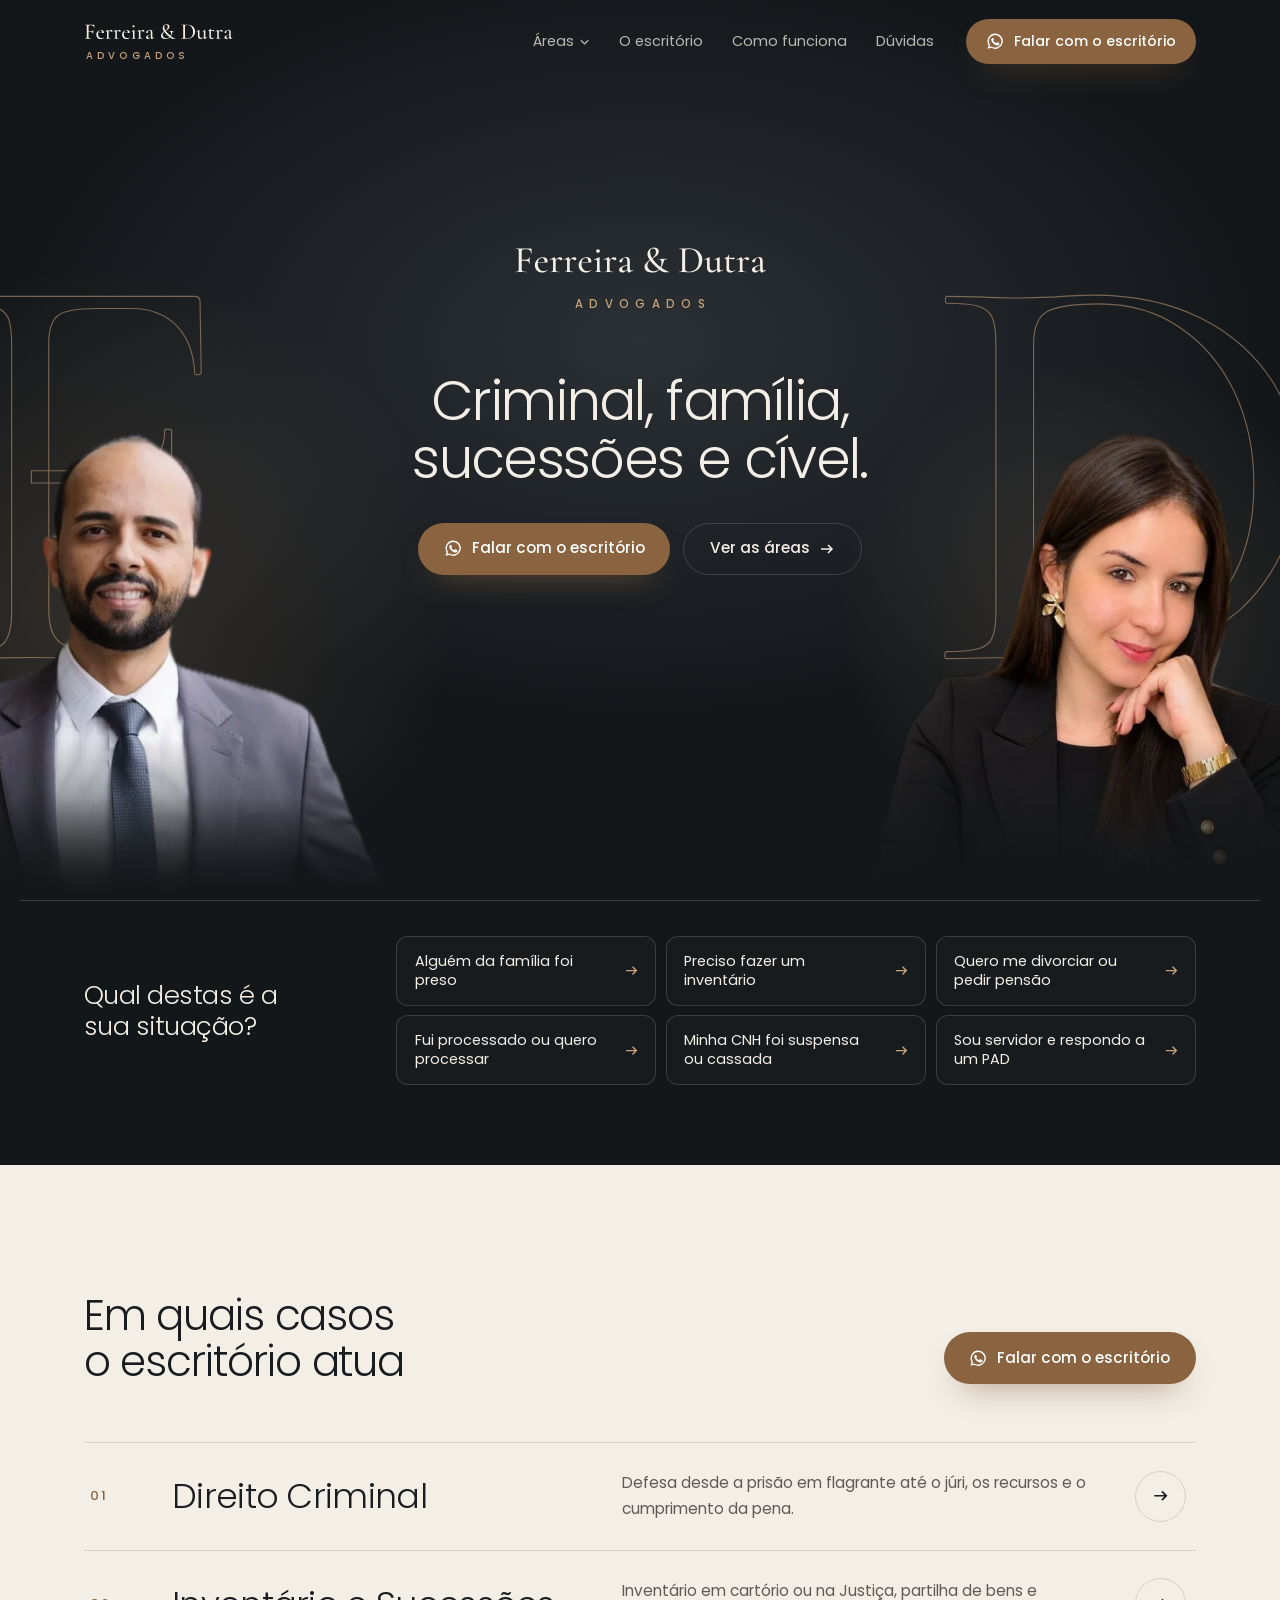
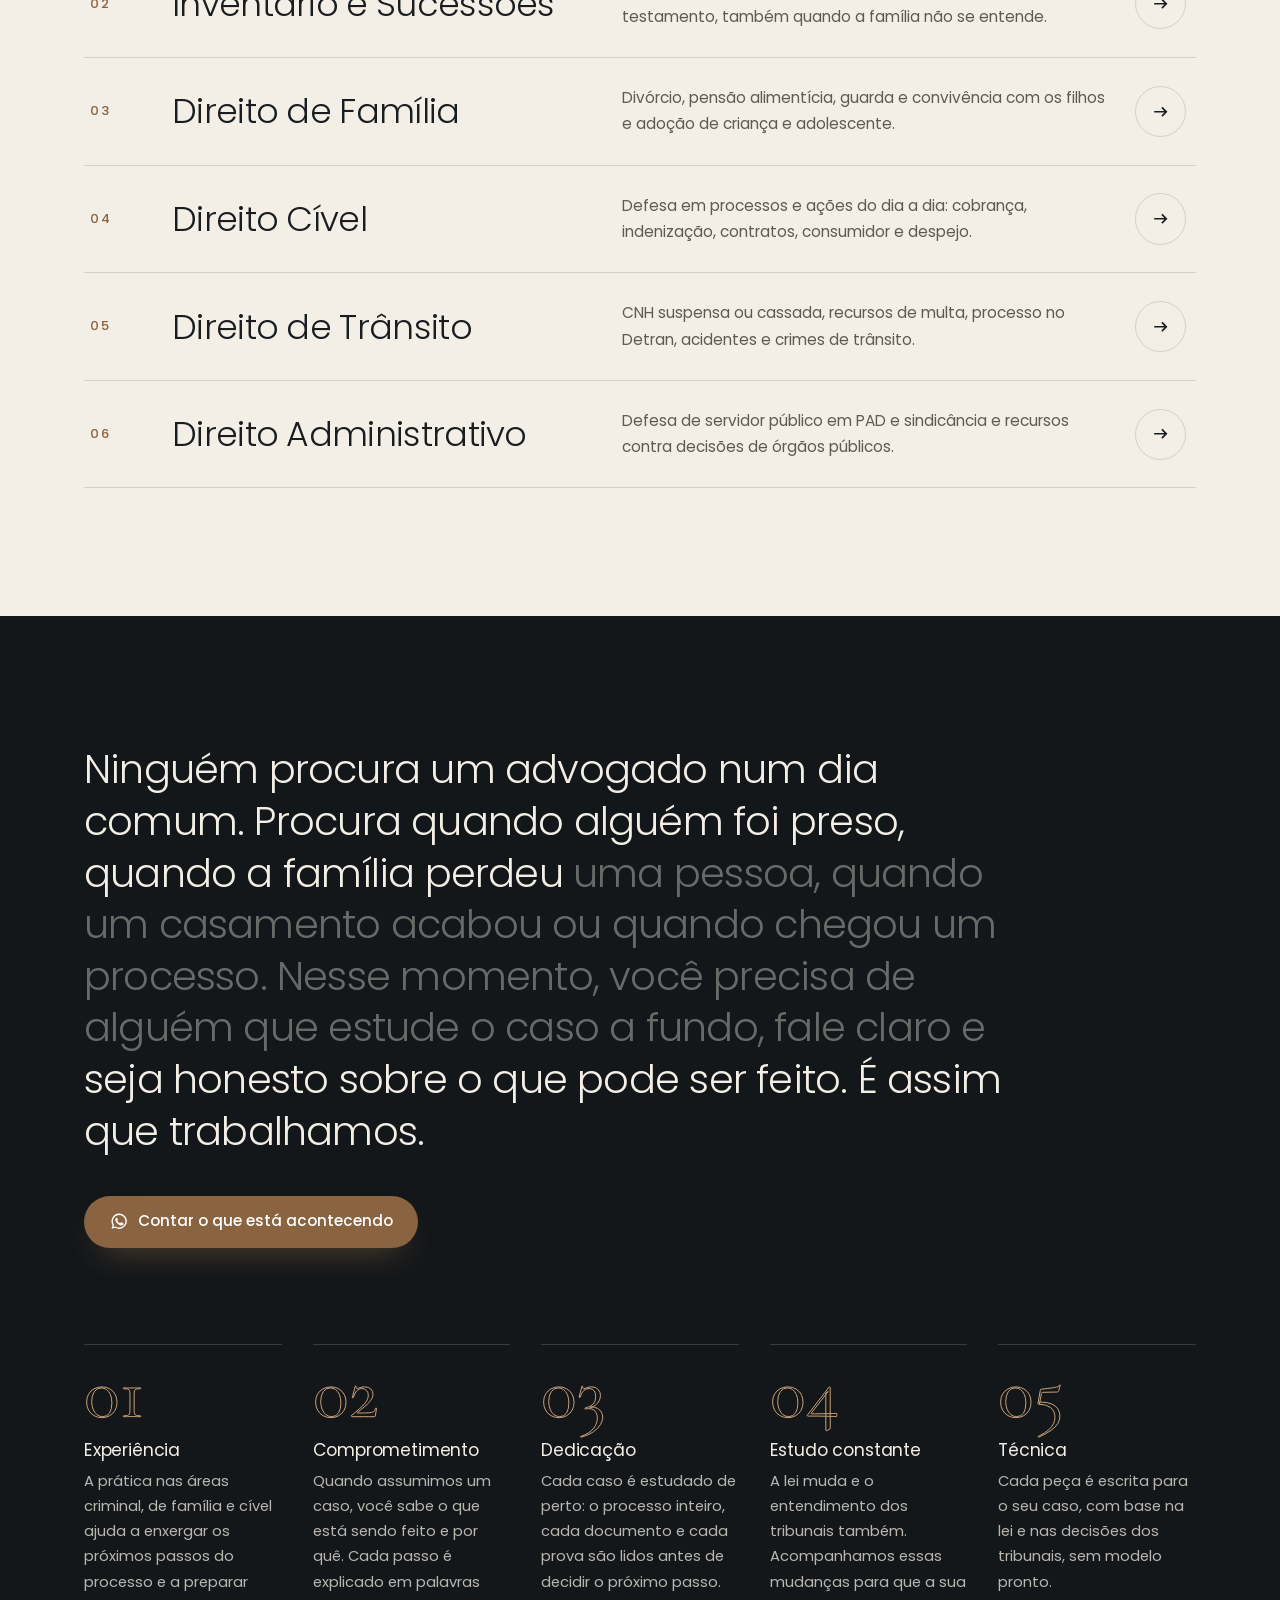
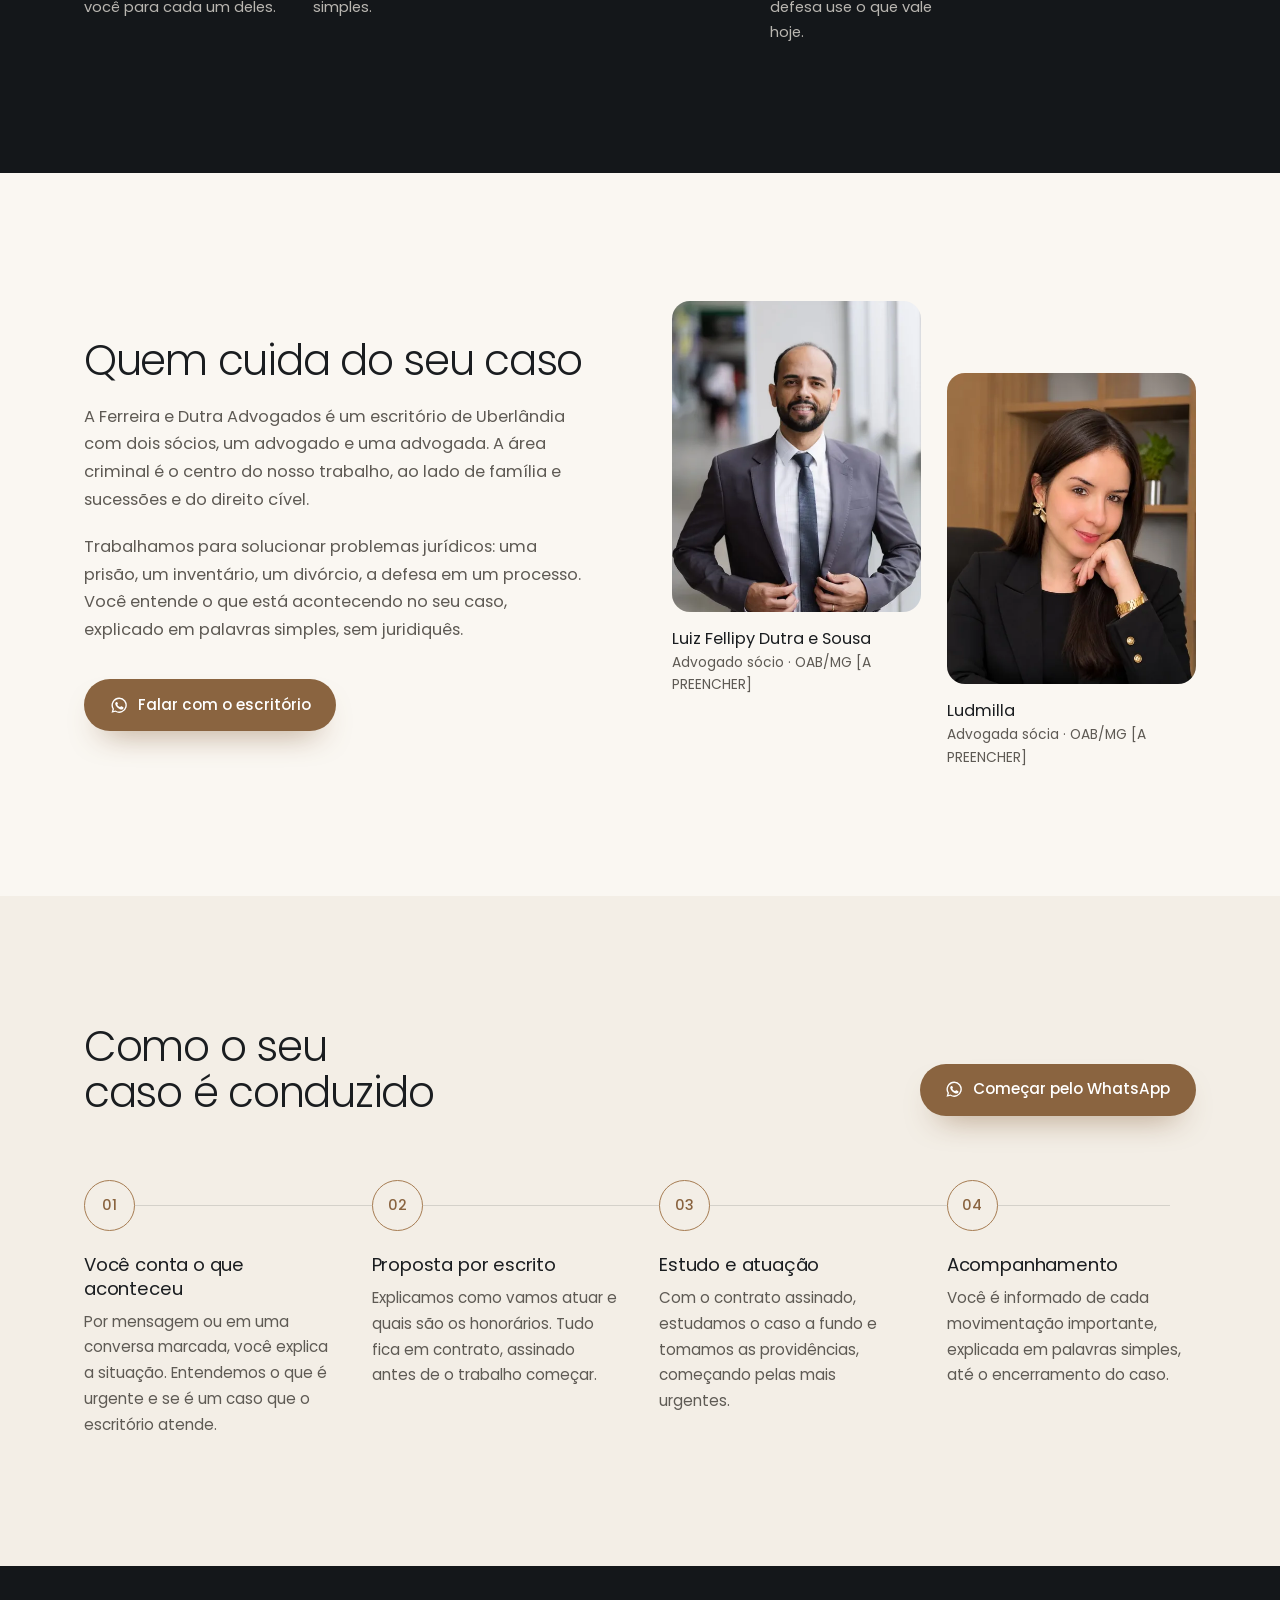
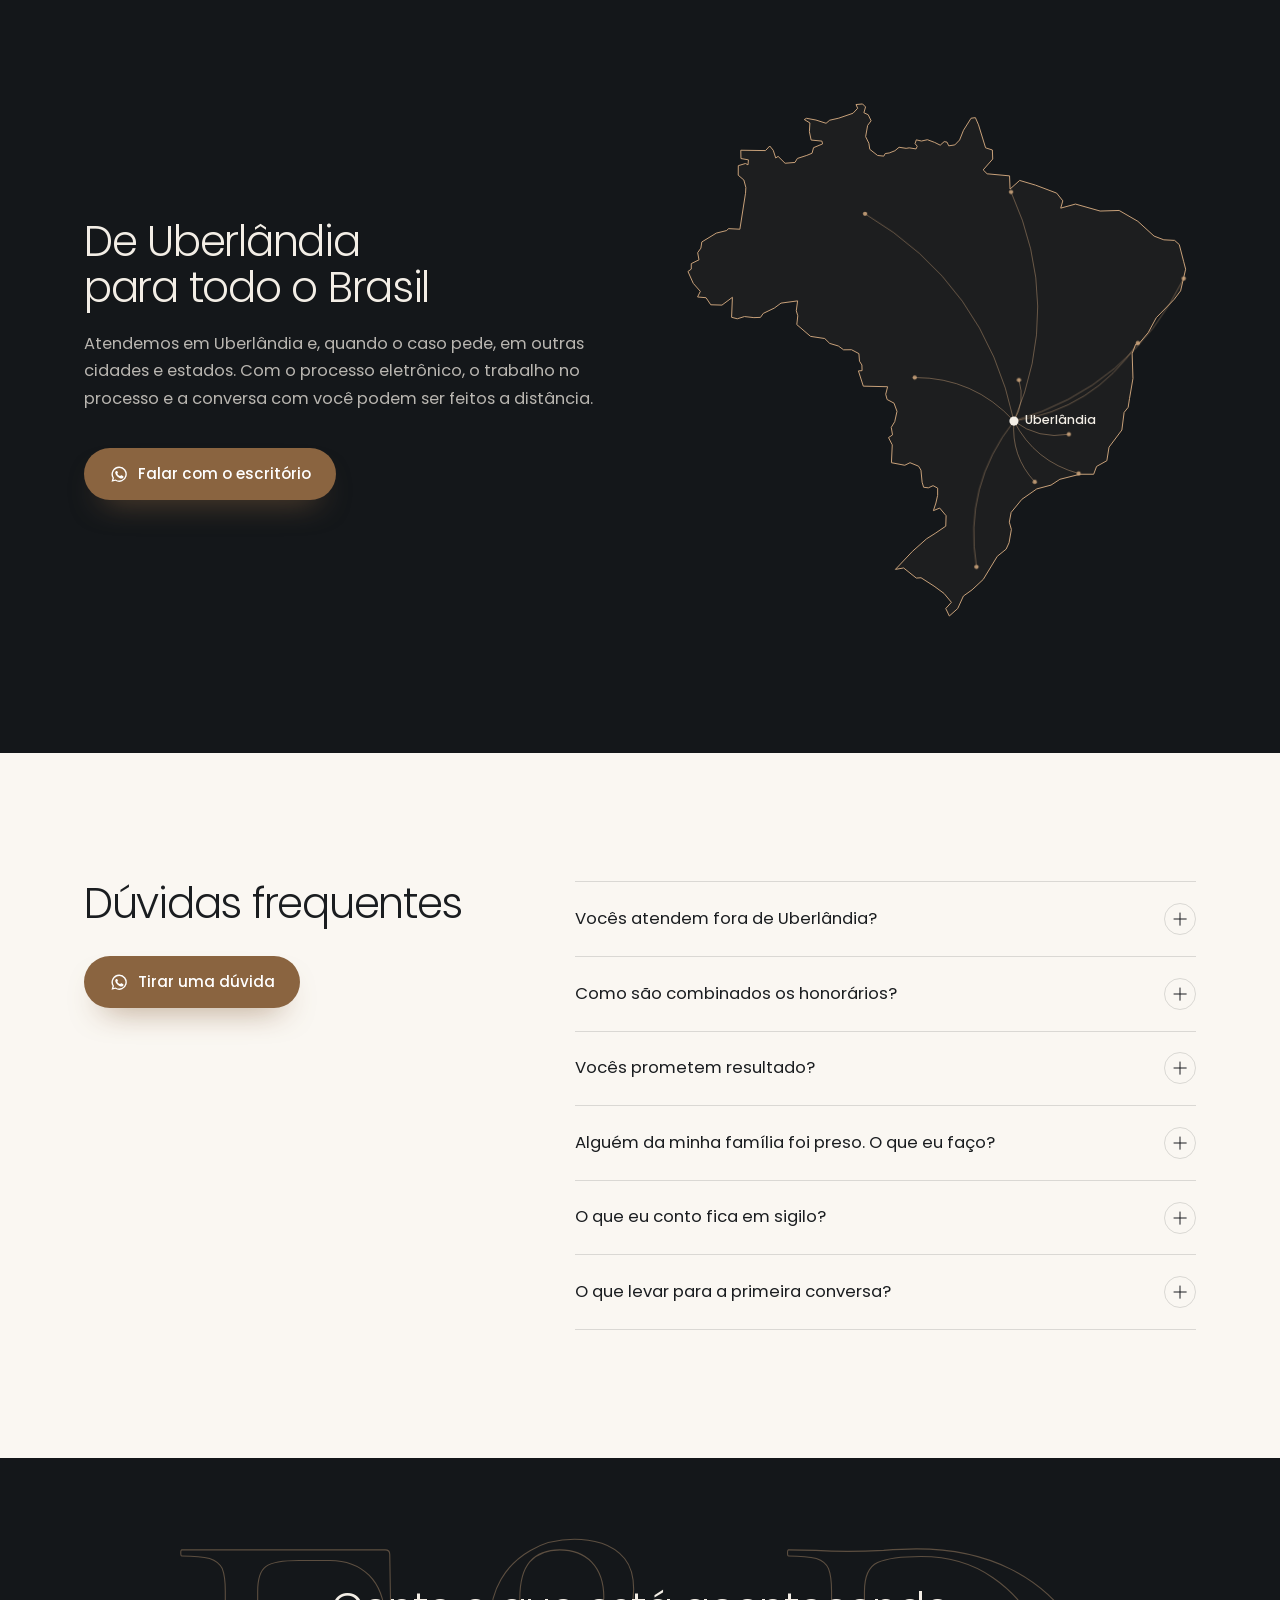
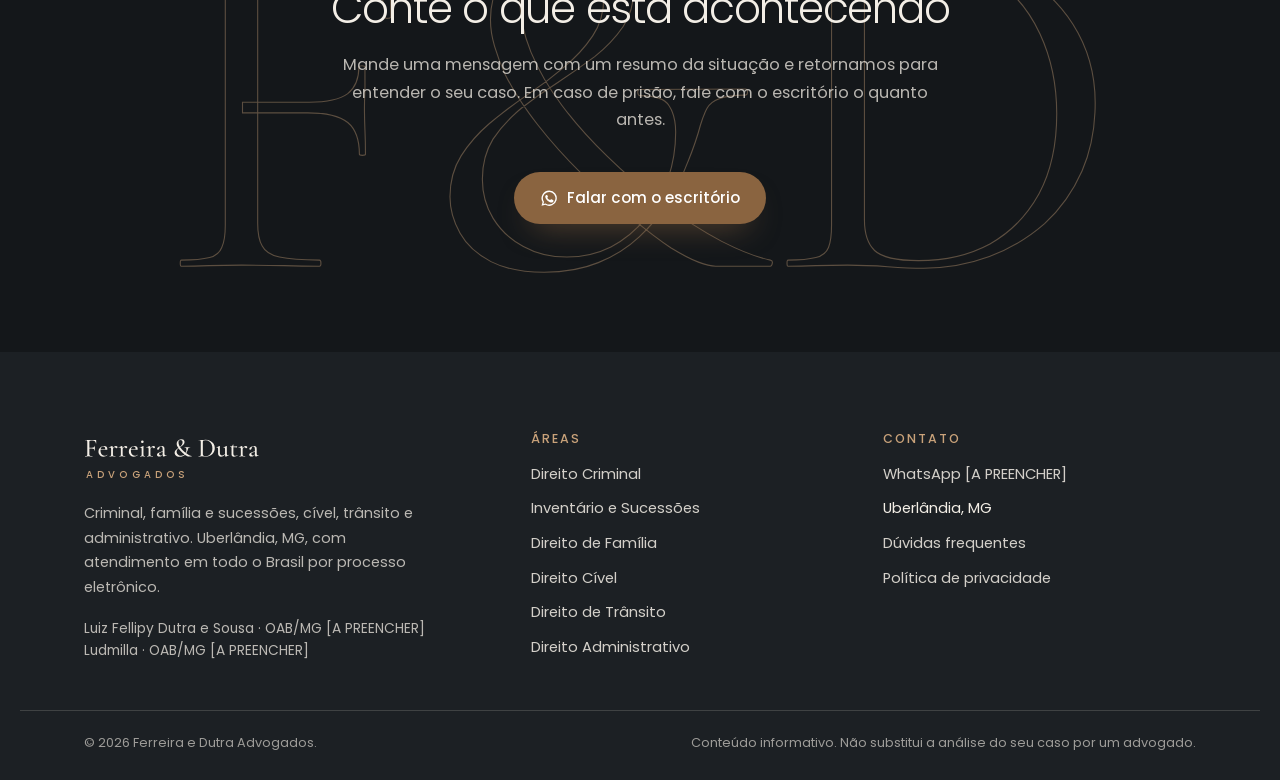
==== index.html @ dfb27d07 "feat: Ferreira e Dutra law firm site with central page and six practice-area landings Co-Authored-By" ====
<!doctype html>
<html lang="pt-BR">
<head>
<meta charset="utf-8">
<meta name="viewport" content="width=device-width,initial-scale=1,viewport-fit=cover">
<title>Ferreira e Dutra Advogados | Advocacia criminal, família, sucessões e cível em Uberlândia</title>
<meta name="description" content="Ferreira e Dutra Advogados, em Uberlândia: direito criminal, família e sucessões, cível, trânsito e administrativo. Atendimento em todo o Brasil por processo eletrônico.">
<meta name="robots" content="noindex,nofollow">
<link rel="canonical" href="https://ferreiradutra.vercel.app/">
<meta name="theme-color" content="#14171A">
<meta property="og:type" content="website"><meta property="og:locale" content="pt_BR"><meta property="og:site_name" content="Ferreira e Dutra Advogados">
<meta property="og:title" content="Ferreira e Dutra Advogados | Advocacia criminal, família, sucessões e cível em Uberlândia"><meta property="og:description" content="Ferreira e Dutra Advogados, em Uberlândia: direito criminal, família e sucessões, cível, trânsito e administrativo. Atendimento em todo o Brasil por processo eletrônico."><meta property="og:url" content="https://ferreiradutra.vercel.app/">
<meta property="og:image" content="https://ferreiradutra.vercel.app/assets/img/og-v1.jpg"><meta name="twitter:card" content="summary_large_image">
<link rel="icon" href="/assets/img/favicon-v1.svg" type="image/svg+xml"><link rel="icon" href="/assets/img/favicon-v1.png" type="image/png" sizes="64x64"><link rel="apple-touch-icon" href="/assets/img/apple-touch-icon.png">
<link rel="preload" href="/assets/fonts/poppins-300.woff2" as="font" type="font/woff2" crossorigin>
<link rel="preload" href="/assets/fonts/poppins-500.woff2" as="font" type="font/woff2" crossorigin>
<link rel="preload" as="image" imagesrcset="/assets/img/fotos/luiz-recorte-560.webp 444w, /assets/img/fotos/luiz-recorte-900.webp 714w" imagesizes="(max-width:1000px) 54vw, 34vw" fetchpriority="high">
<script>document.documentElement.classList.add('js')</script>
<style>@font-face{font-family:"Poppins";src:url(/assets/fonts/poppins-300.woff2) format("woff2");font-weight:300;font-display:swap}@font-face{font-family:"Poppins";src:url(/assets/fonts/poppins-400.woff2) format("woff2");font-weight:400;font-display:swap}@font-face{font-family:"Poppins";src:url(/assets/fonts/poppins-500.woff2) format("woff2");font-weight:500;font-display:swap}@font-face{font-family:"Sans Reserva";src:local("Arial");size-adjust:112.5%}:root{--grafite:#14171A;--grafite-2:#1C2024;--grafite-3:#272C31;--areia:#F3EEE6;--areia-2:#E9E1D4;--papel:#FAF7F2;--bronze:#8A6440;--bronze-2:#A67C52;--bronze-cl:#C9A27A;--tinta:#1A1D20;--muted:#5E5A54;--claro-2:rgba(243,238,230,.74);--linha:rgba(26,29,32,.14);--linha-c:rgba(243,238,230,.16);--r:18px;--maxw:1240px;--gutter:clamp(1.25rem,5vw,4rem);--sec:clamp(5rem,10vw,8.5rem);--t-hero:clamp(2.7rem,4.7vw,4.5rem);--t-h2:clamp(2rem,3.3vw,3.05rem);--ease:cubic-bezier(.22,.8,.2,1)}*,*::before,*::after{box-sizing:border-box}html{-webkit-text-size-adjust:100%;scroll-behavior:smooth;scroll-padding-top:5.5rem}body{margin:0;font:400 1.02rem/1.7 "Poppins","Sans Reserva",system-ui,sans-serif;color:var(--tinta);background:var(--papel);-webkit-font-smoothing:antialiased;overflow-x:clip}img,svg{display:block;max-width:100%}a{color:inherit;text-decoration:none}button{font:inherit;color:inherit;background:none;border:0;cursor:pointer;padding:0}h1,h2,h3,p,ul,ol,dl,dd,figure{margin:0}h1,h2{font-weight:300;line-height:1.08;letter-spacing:-.03em;text-wrap:balance}h3{font-weight:400;line-height:1.3;letter-spacing:-.01em}.wrap{width:100%;max-width:var(--maxw);margin-inline:auto;padding-inline:var(--gutter)}.sec{padding-block:var(--sec)}.escuro{background:var(--grafite);color:var(--areia)}.areia{background:var(--areia)}:focus-visible{outline:2px solid var(--bronze-2);outline-offset:3px;border-radius:6px}::selection{background:var(--bronze-cl);color:var(--grafite)}.so-leitor{position:absolute;width:1px;height:1px;overflow:hidden;clip:rect(0 0 0 0);white-space:nowrap}.ctas{display:flex;flex-wrap:wrap;gap:.8rem;align-items:center}.btn{position:relative;display:inline-flex;align-items:center;justify-content:center;gap:.6rem;min-height:3.25rem;padding:.85rem 1.6rem;border-radius:999px;font-weight:500;font-size:.95rem;line-height:1.2;white-space:nowrap;overflow:hidden;isolation:isolate;transition:transform .35s var(--ease),background-color .3s,color .3s,border-color .3s}.btn svg{width:1.15rem;height:1.15rem;flex:none}.btn--pri{background:var(--bronze);color:#fff;box-shadow:0 16px 32px -18px rgba(138,100,64,.9)}.btn--pri::after{content:"";position:absolute;inset:0;z-index:-1;background:linear-gradient(110deg,transparent 30%,rgba(255,255,255,.28) 50%,transparent 70%);transform:translateX(-120%);transition:transform .9s var(--ease)}.btn--pri:hover{transform:translateY(-2px);background:#7A5636}.btn--pri:hover::after{transform:translateX(120%)}.btn--linha{border:1px solid var(--linha);color:var(--tinta)}.btn--linha:hover{border-color:var(--tinta)}.escuro .btn--linha,.capa .btn--linha{border-color:var(--linha-c);color:var(--areia)}.escuro .btn--linha:hover,.capa .btn--linha:hover{border-color:var(--areia)}.btn--linha svg{width:1rem;height:1rem;transition:transform .35s var(--ease)}.btn--linha:hover svg{transform:translateX(3px)}.top{position:fixed;inset:0 0 auto;z-index:40;color:var(--areia);transition:background-color .4s,box-shadow .4s,backdrop-filter .4s}.top.solid{background:rgba(20,23,26,.86);backdrop-filter:blur(14px);-webkit-backdrop-filter:blur(14px);box-shadow:0 1px 0 var(--linha-c)}.top__in{display:flex;align-items:center;gap:2rem;height:5.2rem}.marca{display:flex;flex-direction:column;align-items:flex-start;gap:.15rem;flex:none}.marca__nome{height:1.7rem;width:auto;fill:currentColor}.marca span{font-size:.62rem;font-weight:500;letter-spacing:.42em;text-transform:uppercase;color:var(--bronze-cl);padding-left:.12rem}.nav{display:flex;align-items:center;gap:1.8rem;margin-left:auto;font-size:.9rem;color:var(--claro-2)}.nav>a,.nav__bt{transition:color .3s}.nav>a:hover,.nav__bt:hover{color:var(--areia)}.nav__areas{position:relative}.nav__bt{display:inline-flex;align-items:center;gap:.35rem;color:var(--claro-2)}.nav__bt svg{width:.7rem;height:.7rem;transition:transform .3s}.nav__menu{position:absolute;left:50%;top:calc(100% + .9rem);width:17rem;padding:.6rem;border-radius:14px;background:var(--grafite-2);box-shadow:0 30px 60px -20px rgba(0,0,0,.6),0 0 0 1px var(--linha-c);opacity:0;visibility:hidden;transform:translate(-50%,-6px);transition:opacity .25s,transform .25s var(--ease),visibility .25s}.nav__menu::before{content:"";position:absolute;inset:-1rem 0 auto;height:1rem}.nav__areas:hover .nav__menu,.nav__areas:focus-within .nav__menu,.nav__areas.aberto .nav__menu{opacity:1;visibility:visible;transform:translate(-50%,0)}.nav__areas:hover .nav__bt svg,.nav__areas.aberto .nav__bt svg{transform:rotate(180deg)}.nav__menu a{display:flex;justify-content:space-between;align-items:center;padding:.65rem .8rem;border-radius:9px;color:var(--areia);transition:background-color .2s}.nav__menu a:hover,.nav__menu a[aria-current]{background:var(--grafite-3)}.nav__menu a i{font-style:normal;font-size:.75rem;color:var(--bronze-cl)}.top .btn{min-height:2.8rem;padding:.65rem 1.25rem;font-size:.88rem}.menu-bt{display:none;width:2.9rem;height:2.9rem;border-radius:50%;border:1px solid var(--linha-c);place-items:center;margin-left:auto}.menu-bt i{display:block;width:1.1rem;height:1px;background:currentColor;box-shadow:0 -5px 0 currentColor,0 5px 0 currentColor;transition:box-shadow .3s,transform .3s}.menu{position:fixed;inset:0;z-index:39;background:var(--grafite);color:var(--areia);padding:6.5rem var(--gutter) 2rem;display:flex;flex-direction:column;gap:2rem;overflow-y:auto;opacity:0;visibility:hidden;transition:opacity .35s,visibility .35s}.menu.aberto{opacity:1;visibility:visible}.menu nav{display:flex;flex-direction:column}.menu nav a{display:flex;justify-content:space-between;align-items:baseline;padding:.95rem 0;border-bottom:1px solid var(--linha-c);font-size:1.35rem;font-weight:300}.menu nav a i{font-style:normal;font-size:.8rem;color:var(--bronze-cl)}.menu__extra{display:flex;flex-direction:column;gap:.4rem;font-size:.95rem;color:var(--claro-2)}.menu-aberto .menu-bt i{box-shadow:none;transform:rotate(45deg)}.menu-aberto .menu-bt i::after{content:"";display:block;width:100%;height:1px;background:currentColor;transform:rotate(90deg)}.capa{position:relative;min-height:100svh;display:flex;align-items:center;overflow:hidden;isolation:isolate;text-align:center;background:radial-gradient(70% 60% at 50% 38%,#2B3035 0%,var(--grafite) 70%);color:var(--areia)}.capa::after{content:"";position:absolute;inset:auto 0 0;height:18%;z-index:1;background:linear-gradient(0deg,var(--grafite) 0%,rgba(20,23,26,0));pointer-events:none}.capa__palco{position:absolute;inset:0;z-index:0}.lado{position:absolute;bottom:0;height:min(52svh,32rem);display:flex;align-items:flex-end}.lado--l{right:calc(50% + 14.5rem)}.lado--r{left:calc(50% + 14.5rem)}.lado__foto{position:relative;z-index:2;height:100%;width:auto;max-width:none;-webkit-mask-image:linear-gradient(0deg,transparent 0,#000 22%);mask-image:linear-gradient(0deg,transparent 0,#000 22%)}.lado__luz{position:absolute;z-index:1;left:50%;top:38%;width:115%;aspect-ratio:1;transform:translate(-50%,-50%);border-radius:50%;background:radial-gradient(closest-side,rgba(201,162,122,.17),rgba(201,162,122,0))}.letra{position:absolute;z-index:0;height:150%;width:auto;top:-66%;overflow:visible}.lado--l .letra{left:50%;transform:translateX(-58%)}.lado--r .letra{left:50%;transform:translateX(-42%)}.letra path{fill:none;stroke:var(--bronze-cl);stroke-width:1.1px;vector-effect:non-scaling-stroke;opacity:.55;stroke-dasharray:1;stroke-dashoffset:1;animation:traco 3.4s var(--ease) .2s forwards}.lado--r .letra path{animation-delay:.5s}@keyframes traco{to{stroke-dashoffset:0}}.capa__txt{position:relative;z-index:3;max-width:calc(40rem + 2 * var(--gutter));margin-inline:auto;padding-block:6.5rem 12rem}.capa__marca{display:flex;flex-direction:column;align-items:center;gap:.7rem;margin-bottom:3.6rem}.capa__nome{height:clamp(2.3rem,3.6vw,3.3rem);width:auto;fill:var(--areia)}.capa__marca span{text-transform:uppercase;font-size:.72rem;font-weight:500;letter-spacing:.55em;padding-left:.55em;color:var(--bronze-cl)}.capa h1{font-size:clamp(2.6rem,4.3vw,4.3rem);line-height:1.05}.capa__txt>p{margin:1.3rem auto 0;font-size:clamp(1.02rem,1.2vw,1.14rem);color:var(--claro-2);max-width:30rem}.capa .ctas{margin-top:2.2rem;justify-content:center}.capa--area{min-height:94svh}.capa--area .capa__txt{max-width:calc(42rem + 2 * var(--gutter));padding-top:9rem}.capa--area h1{font-size:clamp(2.2rem,3.4vw,3.1rem)}.home .top:not(.solid) .marca{opacity:0;pointer-events:none}.top .marca{transition:opacity .4s}.seletor{background:var(--grafite);color:var(--areia);padding-block:0 clamp(3.5rem,7vw,5rem)}.seletor__in{display:grid;grid-template-columns:minmax(0,.7fr) minmax(0,2fr);gap:2rem;align-items:center;padding-top:2.2rem;border-top:1px solid var(--linha-c)}.seletor__h{font-size:clamp(1.3rem,2vw,1.7rem);font-weight:300;letter-spacing:-.02em;line-height:1.2}.seletor__grade{display:grid;grid-template-columns:repeat(3,1fr);gap:.6rem}.seletor a{display:flex;align-items:center;justify-content:space-between;gap:.8rem;padding:.9rem 1rem .9rem 1.1rem;border-radius:12px;border:1px solid var(--linha-c);font-size:.9rem;line-height:1.35;text-align:left;background:rgba(255,255,255,.02);transition:border-color .3s,background-color .3s}.seletor a svg{width:.95rem;height:.95rem;flex:none;color:var(--bronze-cl);transition:transform .35s var(--ease)}.seletor a:hover{border-color:var(--bronze-cl);background:rgba(201,162,122,.08)}.seletor a:hover svg{transform:translateX(3px)}.letreiro{position:absolute;overflow:visible;pointer-events:none}.letreiro path{fill:none;stroke:var(--bronze-cl);stroke-width:1.1px;vector-effect:non-scaling-stroke;opacity:.4;stroke-dasharray:1;stroke-dashoffset:1}.indice-cab{display:flex;justify-content:space-between;align-items:end;gap:2rem;margin-bottom:clamp(2.4rem,5vw,3.6rem)}.indice-cab h2{font-size:var(--t-h2);max-width:34rem}.indice{margin:0;padding:0;list-style:none;border-top:1px solid var(--linha)}.indice a{position:relative;display:grid;grid-template-columns:3.6rem minmax(0,1fr) minmax(0,1.15fr) 3.4rem;align-items:center;gap:1.5rem;padding:1.7rem .4rem;border-bottom:1px solid var(--linha);isolation:isolate}.indice a::before{content:"";position:absolute;inset:0;z-index:-1;background:var(--grafite);transform:scaleY(0);transform-origin:bottom;transition:transform .55s var(--ease)}.indice__n{font-size:.82rem;font-weight:500;letter-spacing:.12em;color:var(--bronze);transition:color .4s}.indice__nome{font-size:clamp(1.6rem,2.7vw,2.4rem);font-weight:300;letter-spacing:-.02em;line-height:1.1;transition:color .4s,transform .55s var(--ease)}.indice__txt{color:var(--muted);font-size:.96rem;transition:color .4s}.indice__seta{width:3.2rem;height:3.2rem;border-radius:50%;border:1px solid var(--linha);display:grid;place-items:center;transition:border-color .4s,background-color .4s,color .4s,transform .55s var(--ease)}.indice__seta svg{width:1.1rem;height:1.1rem}.indice a:hover::before,.indice a:focus-visible::before{transform:scaleY(1);transform-origin:top}.indice a:hover .indice__nome{color:var(--areia);transform:translateX(.6rem)}.indice a:hover .indice__txt{color:var(--claro-2)}.indice a:hover .indice__n{color:var(--bronze-cl)}.indice a:hover .indice__seta{border-color:var(--bronze-cl);background:var(--bronze-cl);color:var(--grafite);transform:rotate(-45deg)}.manifesto{font-size:clamp(1.6rem,3.1vw,2.75rem);font-weight:300;line-height:1.3;letter-spacing:-.02em;max-width:58rem}.manifesto span{opacity:.38;transition:opacity .45s}.manifesto span.on{opacity:1}.manifesto-sec .ctas{margin-top:2.4rem}.difs{display:grid;grid-template-columns:repeat(5,1fr);gap:clamp(1rem,2.4vw,2rem);margin:clamp(4rem,8vw,6rem) 0 0;padding:0;list-style:none}.dif{padding-top:1.4rem;border-top:1px solid var(--linha-c)}.dif svg{height:3.2rem;width:auto;margin-bottom:1.3rem;overflow:visible}.dif svg path{fill:none;stroke:var(--bronze-cl);stroke-width:1px;vector-effect:non-scaling-stroke;stroke-dasharray:1;stroke-dashoffset:1}.dif.in svg path{animation:traco 2.2s var(--ease) forwards}.dif h3{font-size:1.08rem;color:var(--areia)}.dif p{margin-top:.5rem;font-size:.92rem;color:var(--claro-2)}.escr{display:grid;grid-template-columns:minmax(0,1fr) minmax(0,1.05fr);gap:clamp(2.5rem,7vw,6rem);align-items:center}.escr h2{font-size:var(--t-h2)}.escr__txt p{margin-top:1.2rem;color:var(--muted)}.escr__txt .ctas{margin-top:2.2rem}.socios{display:grid;grid-template-columns:1fr 1fr;gap:clamp(1rem,2.4vw,1.6rem);align-items:start}.socios figure:last-child{margin-top:clamp(2.5rem,6vw,4.5rem)}.socio__foto{border-radius:var(--r);overflow:hidden;aspect-ratio:4/5;background:var(--areia-2)}.socio__foto img{width:100%;height:100%;object-fit:cover;transition:transform 1.2s var(--ease)}.socios figure:hover img{transform:scale(1.04)}.socios figcaption{margin-top:1rem;line-height:1.4}.socios figcaption b{display:block;font-weight:400;font-size:1.02rem}.socios figcaption span{font-size:.86rem;color:var(--muted)}.passos-cab{display:flex;justify-content:space-between;align-items:end;gap:2rem;margin-bottom:clamp(2.8rem,6vw,4rem)}.passos-cab h2{font-size:var(--t-h2);max-width:32rem}.passos{position:relative;display:grid;grid-template-columns:repeat(4,1fr);gap:clamp(1.2rem,3vw,2.4rem);margin:0;padding:0;list-style:none}.passos::before,.passos__linha{content:"";position:absolute;left:1.6rem;right:1.6rem;top:1.6rem;height:1px;background:var(--linha)}.passos__linha{background:var(--bronze-2);transform:scaleX(var(--p,0));transform-origin:left;transition:transform .15s linear}.escuro .passos::before{background:var(--linha-c)}.escuro .passos__linha{background:var(--bronze-cl)}.passo b{position:relative;display:grid;place-items:center;width:3.2rem;height:3.2rem;border-radius:50%;background:var(--papel);border:1px solid var(--bronze-2);color:var(--bronze);font-weight:500;font-size:.9rem;margin-bottom:1.4rem}.areia .passo b{background:var(--areia)}.escuro .passo b{background:var(--grafite);border-color:var(--bronze-cl);color:var(--bronze-cl)}.passo h3{font-size:1.14rem}.passo p{margin-top:.5rem;color:var(--muted);font-size:.95rem}.escuro .passo p{color:var(--claro-2)}.alcance{display:grid;grid-template-columns:minmax(0,1fr) minmax(0,1fr);gap:clamp(2rem,6vw,5rem);align-items:center}.alcance h2{font-size:var(--t-h2)}.alcance p{margin-top:1.2rem;color:var(--claro-2)}.alcance .ctas{margin-top:2.2rem}.mapa{width:100%;max-width:34rem;margin-inline:auto;overflow:visible}.mapa__pais{fill:rgba(201,162,122,.05);stroke:var(--bronze-cl);stroke-width:1.2;stroke-linejoin:round;stroke-dasharray:1;stroke-dashoffset:1}.mapa__arco{fill:none;stroke:var(--bronze-cl);stroke-width:1;opacity:.55;stroke-dasharray:1;stroke-dashoffset:1}.mapa__cap{fill:var(--bronze-cl);opacity:0}.mapa__udi{fill:var(--areia)}.mapa__onda{fill:none;stroke:var(--areia);stroke-width:1;transform-box:fill-box;transform-origin:center;opacity:0}.mapa__nome{font:500 15px "Poppins","Sans Reserva",sans-serif;fill:var(--areia)}.mapa.ver .mapa__pais{animation:traco 2.6s var(--ease) forwards}.mapa.ver .mapa__arco{animation:traco 1.4s var(--ease) var(--d) forwards}.mapa.ver .mapa__cap{animation:aparece .5s var(--ease) var(--d) forwards}.mapa.ver .mapa__onda{animation:onda 2.8s ease-out 1s infinite}.mapa.ver .mapa__onda--2{animation-delay:2.4s}@keyframes aparece{to{opacity:.9}}@keyframes onda{0%{opacity:.7;transform:scale(1)}100%{opacity:0;transform:scale(4.2)}}.sit{display:grid;grid-template-columns:minmax(0,.8fr) minmax(0,1.2fr);gap:clamp(2rem,6vw,5rem);align-items:start}.sit__cab{position:sticky;top:7.5rem;display:flex;flex-direction:column;align-items:flex-start;gap:1.8rem}.sit__cab h2{font-size:var(--t-h2)}.cartoes{display:flex;flex-direction:column;gap:1.1rem;margin:0;padding:0;list-style:none}.cartao{position:sticky;top:calc(7.5rem + var(--i) * .9rem);display:grid;grid-template-columns:auto 1fr;gap:.4rem 1.5rem;padding:clamp(1.5rem,3vw,2.2rem);border-radius:var(--r);background:var(--papel);border:1px solid var(--linha);box-shadow:0 -16px 40px -30px rgba(26,29,32,.35)}.cartao svg{grid-row:span 2;height:2.6rem;width:auto;overflow:visible}.cartao svg path{fill:none;stroke:var(--bronze-2);stroke-width:1px;vector-effect:non-scaling-stroke}.cartao h3{font-size:clamp(1.1rem,1.6vw,1.3rem);align-self:end}.cartao p{color:var(--muted);font-size:.96rem}.docs{display:grid;grid-template-columns:minmax(0,.8fr) minmax(0,1.2fr);gap:clamp(2rem,6vw,5rem);align-items:start}.docs h2{font-size:var(--t-h2)}.docs .ctas{margin-top:2rem}.docs__lista{display:grid;grid-template-columns:1fr 1fr;column-gap:2rem;margin:0;padding:0;list-style:none;border-top:1px solid var(--linha);counter-reset:d}.docs__lista li{display:grid;grid-template-columns:2.4rem 1fr;padding:1.05rem 0;border-bottom:1px solid var(--linha);counter-increment:d;font-size:.98rem}.docs__lista li::before{content:counter(d,decimal-leading-zero);font-size:.78rem;font-weight:500;letter-spacing:.1em;color:var(--bronze);padding-top:.2rem}.cuida{display:grid;grid-template-columns:minmax(0,1.1fr) minmax(0,.9fr);gap:clamp(2rem,6vw,5rem);align-items:center}.cuida h2{font-size:var(--t-h2)}.cuida__txt p{margin-top:1.1rem;color:var(--muted)}.cuida__txt .ctas{margin-top:2rem}.cuida .socios figure:last-child{margin-top:2.5rem}.faq{display:grid;grid-template-columns:minmax(0,.8fr) minmax(0,1.2fr);gap:clamp(2rem,6vw,5rem);align-items:start}.faq__cab{position:sticky;top:7.5rem;display:flex;flex-direction:column;align-items:flex-start;gap:1.8rem}.faq__cab h2{font-size:var(--t-h2)}.faq__item{border-bottom:1px solid var(--linha)}.faq__item:first-child{border-top:1px solid var(--linha)}.faq__item summary{display:flex;justify-content:space-between;align-items:center;gap:1rem;padding:1.3rem 0;cursor:pointer;list-style:none;font-size:1.04rem}.faq__item summary::-webkit-details-marker{display:none}.faq__item summary i{position:relative;flex:none;width:2rem;height:2rem;border-radius:50%;border:1px solid var(--linha);transition:transform .4s var(--ease),background-color .3s,border-color .3s}.faq__item summary i::before,.faq__item summary i::after{content:"";position:absolute;left:50%;top:50%;width:.8rem;height:1px;background:currentColor;transform:translate(-50%,-50%)}.faq__item summary i::after{transform:translate(-50%,-50%) rotate(90deg)}.faq__item[open] summary i{transform:rotate(45deg);background:var(--bronze);border-color:var(--bronze);color:#fff}.faq__item p{padding:0 3rem 1.4rem 0;color:var(--muted)}.final{position:relative;overflow:hidden;isolation:isolate;text-align:center}.final .letreiro{left:50%;top:50%;width:min(92vw,60rem);height:auto;transform:translate(-50%,-50%);z-index:-1}.final.in .letreiro path{animation:traco 3.2s var(--ease) forwards}.final h2{font-size:var(--t-h2);max-width:44rem;margin-inline:auto}.final p{margin:1.2rem auto 0;max-width:38rem;color:var(--claro-2)}.final .ctas{justify-content:center;margin-top:2.4rem}.outras{margin-top:clamp(4rem,8vw,6rem);padding-top:2rem;border-top:1px solid var(--linha-c);text-align:left}.outras h2{font-size:1.15rem;font-weight:400;letter-spacing:0;margin:0 0 1.2rem;max-width:none}.outras__lista{display:grid;grid-template-columns:repeat(5,1fr);gap:.7rem}.outras__lista a{display:flex;justify-content:space-between;align-items:center;gap:.6rem;padding:1rem 1.1rem;border-radius:12px;border:1px solid var(--linha-c);font-size:.92rem;transition:border-color .3s,background-color .3s}.outras__lista a:hover{border-color:var(--bronze-cl);background:rgba(201,162,122,.08)}.outras__lista svg{width:.95rem;height:.95rem;color:var(--bronze-cl);flex:none}.rod{background:var(--grafite-2);color:var(--areia);padding-block:clamp(3.5rem,7vw,5rem) 1.6rem}.rod__in{display:grid;grid-template-columns:1.3fr 1fr 1fr;gap:2.5rem}.rod .marca__nome{height:2rem}.rod__marca p{margin-top:1.1rem;font-size:.9rem;color:var(--claro-2);max-width:22rem}.rod__marca ul{margin:1.2rem 0 0;padding:0;list-style:none;font-size:.86rem;color:var(--claro-2);line-height:1.6}.rod__col h2{font-size:.78rem;font-weight:500;letter-spacing:.16em;text-transform:uppercase;color:var(--bronze-cl);margin-bottom:1rem}.rod__col ul{margin:0;padding:0;list-style:none;display:flex;flex-direction:column;gap:.6rem;font-size:.92rem}.rod__col a{color:rgba(243,238,230,.85);transition:color .3s}.rod__col a:hover{color:var(--bronze-cl)}.rod__fim{margin-top:3rem;padding-top:1.3rem;border-top:1px solid var(--linha-c);font-size:.8rem;color:rgba(243,238,230,.6);display:flex;justify-content:space-between;gap:1rem;flex-wrap:wrap}.zap{position:fixed;right:1.1rem;bottom:1.1rem;z-index:50;display:inline-flex;align-items:center;gap:.6rem;padding:.75rem 1.2rem .75rem .9rem;border-radius:999px;background:#1FAF5A;color:#fff;font-weight:500;font-size:.86rem;box-shadow:0 16px 34px -14px rgba(0,0,0,.45);transition:transform .35s var(--ease)}.zap svg{width:1.5rem;height:1.5rem}.zap:hover{transform:translateY(-2px)}.js .zap{opacity:0;transform:translateY(12px);pointer-events:none;transition:opacity .4s var(--ease),transform .4s var(--ease)}.js .zap.ver{opacity:1;transform:none;pointer-events:auto}.texto-pag{padding-top:9rem}.texto{max-width:46rem}.texto h1{font-size:var(--t-h2)}.texto h2{font-size:1.35rem;margin:2.2rem 0 .6rem;font-weight:400;letter-spacing:-.01em}.texto p{color:var(--muted)}.obrigado{min-height:100svh;display:grid;place-items:center;text-align:center;padding:2rem;background:var(--grafite);color:var(--areia)}.obrigado .marca__nome{height:2.2rem;margin:0 auto}.obrigado h1{margin-top:2rem;font-size:clamp(1.8rem,4vw,2.8rem)}.obrigado p{margin-top:.8rem;color:var(--claro-2)}.gira{width:2.6rem;height:2.6rem;margin:2rem auto;border-radius:50%;border:1.5px solid var(--linha-c);border-top-color:var(--bronze-cl);animation:gira 1s linear infinite}@keyframes gira{to{transform:rotate(360deg)}}.obrigado .ctas{justify-content:center}.js .rv{opacity:0;transform:translate3d(0,26px,0);transition:opacity .9s var(--ease),transform 1.1s var(--ease)}.js .rv.in{opacity:1;transform:none}.js .rv[data-d="1"]{transition-delay:.08s}.js .rv[data-d="2"]{transition-delay:.16s}.js .rv[data-d="3"]{transition-delay:.24s}.js .rv[data-d="4"]{transition-delay:.32s}@media (max-width:1060px){.nav,.top .btn{display:none}.menu-bt{display:grid}.difs{grid-template-columns:repeat(3,1fr);row-gap:2.6rem}.capa{flex-direction:column;align-items:stretch;min-height:0}.capa__txt{order:-1;padding-block:7rem 0;max-width:calc(34rem + 2 * var(--gutter))}.capa__palco{position:relative;inset:auto;height:min(64vw,25rem);margin-top:3.5rem}.lado{height:100%}.lado--l{right:46%}.lado--r{left:46%;z-index:1}.letra{height:125%;top:-32%}.seletor__grade{grid-template-columns:1fr 1fr}.outras__lista{grid-template-columns:repeat(3,1fr)}}@media (max-width:860px){.escr,.alcance,.sit,.docs,.cuida,.faq{grid-template-columns:1fr}.sit__cab,.faq__cab{position:relative;top:0}.indice a{grid-template-columns:2.6rem minmax(0,1fr) 3rem;row-gap:.3rem}.indice__txt{grid-column:2;grid-row:2}.indice__seta{grid-row:1 / span 2;grid-column:3}.passos{grid-template-columns:1fr 1fr;row-gap:2.6rem}.passos::before,.passos__linha{display:none}.rod__in{grid-template-columns:1fr 1fr}.rod__marca{grid-column:1 / -1}}@media (max-width:760px){.top__in{height:4.6rem}.marca__nome{height:1.45rem}.seletor__in{grid-template-columns:1fr;text-align:center}.seletor__grade{grid-template-columns:1fr}.ctas{justify-content:center}.indice-cab,.passos-cab{flex-direction:column;align-items:center;text-align:center}.escr__txt,.alcance__txt,.sit__cab,.docs__cab,.cuida__txt,.faq__cab,.manifesto-sec .wrap{text-align:center;align-items:center}.manifesto{margin-inline:auto}.difs{grid-template-columns:1fr 1fr;text-align:center}.dif svg{margin-inline:auto}.dif:last-child{grid-column:1 / -1}.passos{grid-template-columns:1fr;text-align:center}.passo b{margin-inline:auto}.indice a{padding:1.3rem .2rem;gap:1rem}.indice__nome{font-size:1.5rem}.indice__seta{width:2.6rem;height:2.6rem}.cartao{grid-template-columns:1fr;text-align:center;top:calc(5.8rem + var(--i) * .7rem)}.cartao svg{grid-row:auto;margin:0 auto .6rem}.docs__lista{grid-template-columns:1fr;text-align:left}.socios{max-width:30rem;margin-inline:auto;text-align:center}.faq__item p{padding-right:0}.outras__lista{grid-template-columns:1fr 1fr}.rod__in{grid-template-columns:1fr;text-align:center}.rod .marca{align-items:center}.rod__marca p,.rod__marca ul{margin-inline:auto}.rod__fim{justify-content:center;text-align:center}.zap span{display:none}.zap{padding:.85rem}.btn{padding-inline:1.3rem}}@media (max-width:359px){.btn{white-space:normal}}@media (prefers-reduced-motion:reduce){*,*::before,*::after{animation-duration:.01ms!important;animation-iteration-count:1!important;transition-duration:.01ms!important}.js .rv{opacity:1;transform:none}.manifesto span{opacity:1}}</style>
<script type="application/ld+json">{"@context":"https://schema.org","@graph":[{"@type":"LegalService","@id":"https://ferreiradutra.vercel.app/#escritorio","name":"Ferreira e Dutra Advogados","url":"https://ferreiradutra.vercel.app/","image":"https://ferreiradutra.vercel.app/assets/img/og-v1.jpg","areaServed":"BR","address":{"@type":"PostalAddress","addressLocality":"Uberlândia","addressRegion":"MG","addressCountry":"BR"},"knowsAbout":["Direito Criminal","Inventário e Sucessões","Direito de Família","Direito Cível","Direito de Trânsito","Direito Administrativo"],"employee":[{"@type":"Person","name":"Luiz Fellipy Dutra e Sousa","jobTitle":"Advogado sócio"},{"@type":"Person","name":"Ludmilla","jobTitle":"Advogada sócia"}]},{"@type":"FAQPage","mainEntity":[{"@type":"Question","name":"Vocês atendem fora de Uberlândia?","acceptedAnswer":{"@type":"Answer","text":"Sim. Quando o processo é eletrônico, atuamos em qualquer lugar do Brasil, e a conversa com você pode ser toda a distância. Se algum ato exigir presença, avisamos antes de começar."}},{"@type":"Question","name":"Como são combinados os honorários?","acceptedAnswer":{"@type":"Answer","text":"Depois de entender o seu caso, apresentamos a proposta de honorários por escrito. Tudo fica em contrato, assinado antes de o trabalho começar."}},{"@type":"Question","name":"Vocês prometem resultado?","acceptedAnswer":{"@type":"Answer","text":"Não. Quem decide é o juiz ou o órgão responsável, e a ética da advocacia proíbe prometer resultado. O nosso compromisso é com o trabalho: estudo do caso, técnica e acompanhamento em cada etapa."}},{"@type":"Question","name":"Alguém da minha família foi preso. O que eu faço?","acceptedAnswer":{"@type":"Answer","text":"Fale com o escritório o quanto antes, com o nome completo da pessoa e o local onde ela está. A defesa começa na audiência de custódia, quando o juiz decide se a prisão continua."}},{"@type":"Question","name":"O que eu conto fica em sigilo?","acceptedAnswer":{"@type":"Answer","text":"Sim. O sigilo entre advogado e cliente é um dever profissional. O que você conta fica entre você e o escritório."}},{"@type":"Question","name":"O que levar para a primeira conversa?","acceptedAnswer":{"@type":"Answer","text":"Um resumo do que aconteceu e os documentos que você tiver. Na página de cada área há uma lista do que separar."}}]}]}</script>
</head>
<body class="home">
<svg width="0" height="0" style="position:absolute" aria-hidden="true"><defs><path id="fd-nome" d="M39 0Q37 0 37 -6Q37 -12 39 -12Q76 -12 94 -17Q111 -22 117 -37Q124 -52 124 -81V-544Q124 -573 118 -588Q112 -602 95 -608Q77 -613 43 -613Q40 -613 40 -619Q40 -625 43 -625H451Q461 -625 461 -616L463 -490Q463 -487 457 -487Q452 -486 451 -489Q444 -544 412 -573Q380 -601 328 -601H277Q233 -601 218 -589Q203 -577 203 -543V-85Q203 -55 211 -40Q219 -24 244 -18Q270 -12 320 -12Q322 -12 322 -6Q322 0 320 0Q287 0 248 -1Q210 -2 162 -2Q128 -2 96 -1Q64 0 39 0ZM401 -218Q401 -261 375 -281Q349 -302 292 -302H165V-325H295Q350 -325 375 -343Q400 -361 400 -397Q400 -399 406 -399Q412 -399 412 -397Q412 -366 411 -349Q411 -332 411 -313Q411 -290 412 -267Q413 -244 413 -218Q413 -216 407 -216Q401 -216 401 -218Z M737 12Q675 12 633 -15Q591 -43 569 -87Q548 -131 548 -181Q548 -241 576 -289Q605 -338 654 -366Q703 -395 763 -395Q821 -395 853 -366Q884 -337 884 -281Q884 -268 882 -260Q879 -253 872 -253H803Q807 -313 788 -344Q768 -375 729 -375Q680 -375 652 -333Q625 -291 625 -220Q625 -163 643 -120Q661 -76 696 -52Q731 -28 781 -28Q814 -28 835 -37Q857 -46 880 -59Q882 -61 885 -57Q889 -52 887 -49Q851 -16 814 -2Q777 12 737 12ZM602 -252 601 -267 825 -271V-253Z M1073 -271 1067 -282Q1105 -328 1130 -352Q1155 -376 1173 -386Q1191 -395 1207 -395Q1228 -395 1249 -382Q1270 -369 1270 -349Q1270 -334 1260 -324Q1250 -313 1233 -313Q1217 -313 1207 -322Q1198 -331 1188 -339Q1179 -348 1163 -348Q1155 -348 1145 -343Q1135 -338 1119 -321Q1102 -305 1073 -271ZM967 0Q964 0 964 -6Q964 -12 967 -12Q1003 -12 1015 -26Q1026 -39 1026 -81V-276Q1026 -308 1019 -323Q1011 -338 993 -338Q983 -338 970 -335Q957 -331 940 -324Q936 -322 934 -328Q932 -333 935 -335L1058 -394Q1062 -395 1064 -395Q1073 -395 1084 -373Q1095 -351 1095 -310V-81Q1095 -53 1102 -38Q1110 -23 1130 -17Q1151 -12 1190 -12Q1193 -12 1193 -6Q1193 0 1190 0Q1164 0 1131 -1Q1098 -2 1061 -2Q1034 -2 1010 -1Q985 0 967 0Z M1442 -271 1436 -282Q1474 -328 1499 -352Q1524 -376 1542 -386Q1560 -395 1576 -395Q1597 -395 1618 -382Q1639 -369 1639 -349Q1639 -334 1629 -324Q1619 -313 1602 -313Q1586 -313 1576 -322Q1567 -331 1557 -339Q1548 -348 1532 -348Q1524 -348 1514 -343Q1504 -338 1488 -321Q1471 -305 1442 -271ZM1336 0Q1333 0 1333 -6Q1333 -12 1336 -12Q1372 -12 1384 -26Q1395 -39 1395 -81V-276Q1395 -308 1388 -323Q1380 -338 1362 -338Q1352 -338 1339 -335Q1326 -331 1309 -324Q1305 -322 1303 -328Q1301 -333 1304 -335L1427 -394Q1431 -395 1433 -395Q1442 -395 1453 -373Q1464 -351 1464 -310V-81Q1464 -53 1471 -38Q1479 -23 1499 -17Q1520 -12 1559 -12Q1562 -12 1562 -6Q1562 0 1559 0Q1533 0 1500 -1Q1467 -2 1430 -2Q1403 -2 1379 -1Q1354 0 1336 0Z M1886 12Q1824 12 1782 -15Q1740 -43 1718 -87Q1697 -131 1697 -181Q1697 -241 1725 -289Q1754 -338 1803 -366Q1852 -395 1912 -395Q1970 -395 2002 -366Q2033 -337 2033 -281Q2033 -268 2031 -260Q2028 -253 2021 -253H1952Q1956 -313 1937 -344Q1917 -375 1878 -375Q1829 -375 1801 -333Q1774 -291 1774 -220Q1774 -163 1792 -120Q1810 -76 1845 -52Q1880 -28 1930 -28Q1963 -28 1984 -37Q2006 -46 2029 -59Q2031 -61 2034 -57Q2038 -52 2036 -49Q2000 -16 1963 -2Q1926 12 1886 12ZM1751 -252 1750 -267 1974 -271V-253Z M2122 0Q2119 0 2119 -6Q2119 -12 2122 -12Q2158 -12 2170 -26Q2182 -39 2182 -81V-265Q2182 -300 2175 -316Q2168 -332 2150 -332Q2142 -332 2132 -329Q2121 -326 2107 -319Q2103 -318 2101 -324Q2098 -329 2102 -331L2238 -394Q2241 -395 2242 -395Q2245 -395 2249 -392Q2252 -389 2252 -385Q2252 -376 2251 -346Q2250 -316 2250 -267V-81Q2250 -39 2262 -26Q2273 -12 2310 -12Q2313 -12 2313 -6Q2313 0 2310 0Q2292 0 2268 -1Q2243 -2 2216 -2Q2189 -2 2165 -1Q2141 0 2122 0ZM2210 -507Q2187 -507 2173 -519Q2160 -532 2160 -555Q2160 -577 2173 -589Q2187 -601 2210 -601Q2232 -601 2244 -589Q2257 -577 2257 -555Q2257 -507 2210 -507Z M2492 -271 2486 -282Q2524 -328 2549 -352Q2574 -376 2592 -386Q2610 -395 2626 -395Q2647 -395 2668 -382Q2689 -369 2689 -349Q2689 -334 2679 -324Q2669 -313 2652 -313Q2636 -313 2626 -322Q2617 -331 2607 -339Q2598 -348 2582 -348Q2574 -348 2564 -343Q2554 -338 2538 -321Q2521 -305 2492 -271ZM2386 0Q2383 0 2383 -6Q2383 -12 2386 -12Q2422 -12 2434 -26Q2445 -39 2445 -81V-276Q2445 -308 2438 -323Q2430 -338 2412 -338Q2402 -338 2389 -335Q2376 -331 2359 -324Q2355 -322 2353 -328Q2351 -333 2354 -335L2477 -394Q2481 -395 2483 -395Q2492 -395 2503 -373Q2514 -351 2514 -310V-81Q2514 -53 2521 -38Q2529 -23 2549 -17Q2570 -12 2609 -12Q2612 -12 2612 -6Q2612 0 2609 0Q2583 0 2550 -1Q2517 -2 2480 -2Q2453 -2 2429 -1Q2404 0 2386 0Z M3028 6Q3024 8 3019 8Q3004 8 2990 -14Q2977 -37 2977 -79V-262Q2977 -324 2962 -351Q2946 -377 2919 -377Q2894 -377 2879 -364Q2864 -350 2858 -332Q2851 -315 2848 -300Q2846 -281 2836 -268Q2827 -255 2805 -255Q2785 -255 2776 -265Q2767 -275 2767 -287Q2767 -308 2786 -327Q2806 -346 2836 -362Q2866 -378 2898 -387Q2931 -396 2957 -396Q2998 -396 3021 -370Q3045 -343 3045 -292V-108Q3045 -75 3054 -59Q3063 -43 3083 -43Q3100 -43 3127 -54Q3131 -56 3133 -50Q3136 -45 3131 -43ZM2844 7Q2804 7 2783 -13Q2763 -33 2763 -63Q2763 -87 2776 -104Q2789 -120 2813 -133Q2838 -146 2873 -159L2987 -201L2990 -188L2899 -151Q2884 -145 2871 -137Q2859 -129 2851 -118Q2843 -106 2843 -90Q2843 -66 2859 -51Q2875 -35 2898 -35Q2907 -35 2917 -38Q2927 -41 2941 -49L3000 -86L3002 -72L2929 -24Q2906 -7 2886 0Q2867 7 2844 7Z M3430 -135Q3430 -179 3452 -213Q3474 -246 3508 -275Q3542 -303 3581 -330Q3619 -357 3653 -387Q3687 -416 3709 -451Q3731 -485 3731 -529Q3731 -574 3708 -599Q3685 -623 3648 -623Q3613 -623 3595 -602Q3577 -580 3577 -535Q3577 -482 3600 -427Q3624 -373 3664 -319Q3704 -266 3755 -217Q3806 -168 3861 -126Q3927 -77 3982 -48Q4037 -20 4072 -12Q4076 -11 4076 -6Q4075 0 4072 0Q4047 0 4013 0Q3980 0 3946 0Q3934 0 3914 -8Q3894 -16 3862 -36Q3830 -57 3782 -96Q3735 -134 3688 -180Q3640 -225 3601 -275Q3561 -324 3537 -371Q3524 -399 3516 -425Q3508 -452 3508 -479Q3508 -526 3530 -563Q3551 -601 3590 -624Q3629 -646 3682 -646Q3713 -646 3741 -636Q3770 -627 3787 -605Q3805 -583 3805 -547Q3805 -505 3783 -473Q3762 -442 3727 -416Q3693 -389 3655 -365Q3617 -340 3583 -313Q3549 -286 3527 -253Q3506 -220 3506 -177Q3506 -136 3527 -101Q3549 -66 3588 -45Q3627 -24 3679 -24Q3724 -24 3761 -42Q3797 -60 3823 -91Q3849 -123 3862 -164Q3876 -206 3876 -253Q3876 -293 3862 -315Q3847 -337 3802 -337Q3799 -337 3799 -343Q3798 -349 3802 -349L4020 -350Q4023 -350 4023 -344Q4023 -338 4020 -338Q3987 -338 3970 -331Q3954 -325 3947 -311Q3939 -296 3933 -274Q3924 -241 3909 -203Q3895 -164 3872 -127Q3849 -89 3815 -57Q3781 -26 3734 -7Q3687 12 3624 12Q3557 12 3514 -9Q3471 -31 3451 -65Q3430 -99 3430 -135Z M4613 4Q4583 4 4539 1Q4495 -2 4458 -2Q4424 -2 4393 -1Q4361 0 4336 0Q4334 0 4334 -6Q4334 -12 4336 -12Q4371 -12 4389 -17Q4407 -22 4413 -37Q4419 -52 4419 -81V-544Q4419 -573 4413 -588Q4407 -602 4390 -608Q4372 -613 4338 -613Q4335 -613 4335 -619Q4335 -625 4338 -625Q4363 -625 4393 -624Q4424 -622 4458 -622Q4492 -622 4531 -624Q4571 -627 4599 -627Q4705 -627 4783 -587Q4862 -547 4906 -478Q4950 -409 4950 -323Q4950 -248 4923 -188Q4897 -127 4850 -84Q4803 -42 4742 -19Q4681 4 4613 4ZM4603 -14Q4678 -14 4735 -47Q4793 -80 4826 -144Q4859 -209 4859 -301Q4859 -388 4828 -457Q4797 -527 4741 -569Q4686 -610 4609 -610Q4549 -610 4523 -598Q4498 -586 4498 -542V-92Q4498 -52 4518 -33Q4538 -14 4603 -14Z M5184 9Q5133 9 5104 -23Q5074 -56 5074 -114V-265Q5074 -303 5067 -320Q5061 -337 5044 -337Q5031 -337 5013 -328Q5009 -326 5007 -332Q5004 -338 5008 -339L5126 -394Q5128 -395 5130 -395Q5134 -395 5138 -392Q5142 -389 5142 -385V-152Q5142 -94 5163 -67Q5183 -39 5225 -39Q5261 -39 5297 -60Q5332 -81 5357 -115L5362 -104Q5320 -48 5276 -19Q5233 9 5184 9ZM5406 -385V-110Q5406 -76 5413 -61Q5421 -46 5439 -46Q5448 -46 5460 -50Q5471 -53 5488 -60Q5492 -62 5495 -56Q5497 -51 5494 -49L5370 10Q5368 11 5365 11Q5357 11 5348 -11Q5338 -34 5338 -76V-265Q5338 -303 5331 -320Q5324 -337 5308 -337Q5295 -337 5276 -328Q5273 -326 5271 -332Q5268 -338 5272 -339L5390 -394Q5392 -395 5394 -395Q5397 -395 5401 -392Q5406 -389 5406 -385Z M5683 12Q5659 12 5636 4Q5613 -3 5598 -22Q5584 -41 5584 -73V-304Q5584 -327 5580 -339Q5576 -351 5565 -355Q5554 -359 5532 -359Q5529 -359 5529 -367Q5529 -374 5532 -374Q5576 -375 5604 -396Q5631 -416 5638 -452Q5639 -455 5646 -455Q5653 -455 5653 -452V-107Q5653 -66 5674 -47Q5694 -28 5730 -28Q5755 -28 5775 -37Q5796 -46 5809 -56Q5813 -59 5816 -54Q5820 -50 5816 -47Q5779 -16 5748 -2Q5717 12 5683 12ZM5786 -337Q5746 -346 5709 -349Q5672 -352 5631 -352V-375Q5671 -375 5708 -378Q5746 -381 5789 -385Q5792 -385 5794 -378Q5796 -371 5796 -362Q5796 -354 5793 -345Q5790 -336 5786 -337Z M5983 -271 5977 -282Q6015 -328 6040 -352Q6065 -376 6083 -386Q6101 -395 6117 -395Q6138 -395 6159 -382Q6180 -369 6180 -349Q6180 -334 6170 -324Q6160 -313 6143 -313Q6127 -313 6117 -322Q6108 -331 6098 -339Q6089 -348 6073 -348Q6065 -348 6055 -343Q6045 -338 6029 -321Q6012 -305 5983 -271ZM5877 0Q5874 0 5874 -6Q5874 -12 5877 -12Q5913 -12 5925 -26Q5936 -39 5936 -81V-276Q5936 -308 5929 -323Q5921 -338 5903 -338Q5893 -338 5880 -335Q5867 -331 5850 -324Q5846 -322 5844 -328Q5842 -333 5845 -335L5968 -394Q5972 -395 5974 -395Q5983 -395 5994 -373Q6005 -351 6005 -310V-81Q6005 -53 6012 -38Q6020 -23 6040 -17Q6061 -12 6100 -12Q6103 -12 6103 -6Q6103 0 6100 0Q6074 0 6041 -1Q6008 -2 5971 -2Q5944 -2 5920 -1Q5895 0 5877 0Z M6519 6Q6515 8 6510 8Q6495 8 6481 -14Q6468 -37 6468 -79V-262Q6468 -324 6453 -351Q6437 -377 6410 -377Q6385 -377 6370 -364Q6355 -350 6349 -332Q6342 -315 6339 -300Q6337 -281 6327 -268Q6318 -255 6296 -255Q6276 -255 6267 -265Q6258 -275 6258 -287Q6258 -308 6277 -327Q6297 -346 6327 -362Q6357 -378 6389 -387Q6422 -396 6448 -396Q6489 -396 6512 -370Q6536 -343 6536 -292V-108Q6536 -75 6545 -59Q6554 -43 6574 -43Q6591 -43 6618 -54Q6622 -56 6624 -50Q6627 -45 6622 -43ZM6335 7Q6295 7 6274 -13Q6254 -33 6254 -63Q6254 -87 6267 -104Q6280 -120 6304 -133Q6329 -146 6364 -159L6478 -201L6481 -188L6390 -151Q6375 -145 6362 -137Q6350 -129 6342 -118Q6334 -106 6334 -90Q6334 -66 6350 -51Q6366 -35 6389 -35Q6398 -35 6408 -38Q6418 -41 6432 -49L6491 -86L6493 -72L6420 -24Q6397 -7 6377 0Q6358 7 6335 7Z"/></defs></svg>
<header class="top"><div class="wrap top__in">
  <a class="marca" href="/" aria-label="Ferreira e Dutra Advogados, início"><svg class="marca__nome" viewBox="0 -924 6623 1211" aria-hidden="true"><use href="#fd-nome"/></svg><span>Advogados</span></a>
  <nav class="nav" aria-label="Principal">
    <div class="nav__areas"><button class="nav__bt" type="button" aria-expanded="false" aria-controls="menu-areas">Áreas<svg viewBox="0 0 12 12" fill="none" aria-hidden="true"><path d="M2 4.5l4 4 4-4" stroke="currentColor" stroke-width="1.4"/></svg></button><div class="nav__menu" id="menu-areas"><a href="/criminal">Direito Criminal<i>01</i></a><a href="/inventario">Inventário e Sucessões<i>02</i></a><a href="/familia">Direito de Família<i>03</i></a><a href="/civel">Direito Cível<i>04</i></a><a href="/transito">Direito de Trânsito<i>05</i></a><a href="/administrativo">Direito Administrativo<i>06</i></a></div></div>
    <a href="/#escritorio">O escritório</a><a href="/#como">Como funciona</a><a href="/#duvidas">Dúvidas</a>
  </nav>
  <a class="btn btn--pri" href="/obrigado?c=topo"><svg viewBox="0 0 24 24" fill="currentColor" aria-hidden="true"><path d="M12 2a10 10 0 0 0-8.6 15.1L2 22l5-1.3A10 10 0 1 0 12 2zm0 18.2a8.2 8.2 0 0 1-4.2-1.1l-.3-.2-3 .8.8-2.9-.2-.3A8.2 8.2 0 1 1 12 20.2zm4.5-6.1c-.2-.1-1.5-.7-1.7-.8s-.4-.1-.6.1-.7.8-.8 1-.3.2-.5.1a6.7 6.7 0 0 1-3.3-2.9c-.2-.4.2-.4.7-1.3.1-.2 0-.3 0-.4l-.8-1.8c-.2-.5-.4-.4-.6-.4h-.5a1 1 0 0 0-.7.3 3 3 0 0 0-.9 2.2 5.2 5.2 0 0 0 1.1 2.7 11.8 11.8 0 0 0 4.5 4c1.7.7 2.4.8 3.2.6a2.8 2.8 0 0 0 1.8-1.3 2.3 2.3 0 0 0 .2-1.3c-.1-.1-.3-.2-.6-.3z"/></svg><span>Falar com o escritório</span></a>
  <button class="menu-bt" type="button" aria-expanded="false" aria-controls="menu" aria-label="Abrir o menu"><i></i></button>
</div></header>
<div class="menu" id="menu"><nav aria-label="Menu"><a href="/criminal">Direito Criminal<i>01</i></a><a href="/inventario">Inventário e Sucessões<i>02</i></a><a href="/familia">Direito de Família<i>03</i></a><a href="/civel">Direito Cível<i>04</i></a><a href="/transito">Direito de Trânsito<i>05</i></a><a href="/administrativo">Direito Administrativo<i>06</i></a><a href="/#escritorio">O escritório<i></i></a><a href="/#duvidas">Dúvidas<i></i></a></nav>
  <div class="menu__extra"><a class="btn btn--pri" href="/obrigado?c=menu"><svg viewBox="0 0 24 24" fill="currentColor" aria-hidden="true"><path d="M12 2a10 10 0 0 0-8.6 15.1L2 22l5-1.3A10 10 0 1 0 12 2zm0 18.2a8.2 8.2 0 0 1-4.2-1.1l-.3-.2-3 .8.8-2.9-.2-.3A8.2 8.2 0 1 1 12 20.2zm4.5-6.1c-.2-.1-1.5-.7-1.7-.8s-.4-.1-.6.1-.7.8-.8 1-.3.2-.5.1a6.7 6.7 0 0 1-3.3-2.9c-.2-.4.2-.4.7-1.3.1-.2 0-.3 0-.4l-.8-1.8c-.2-.5-.4-.4-.6-.4h-.5a1 1 0 0 0-.7.3 3 3 0 0 0-.9 2.2 5.2 5.2 0 0 0 1.1 2.7 11.8 11.8 0 0 0 4.5 4c1.7.7 2.4.8 3.2.6a2.8 2.8 0 0 0 1.8-1.3 2.3 2.3 0 0 0 .2-1.3c-.1-.1-.3-.2-.6-.3z"/></svg><span>Falar com o escritório</span></a><span>Uberlândia, MG · atendimento em todo o Brasil</span></div></div>
<main>

<section class="capa" id="inicio">
  <div class="capa__palco" aria-hidden="true">
    <div class="lado lado--l"><svg class="letra" viewBox="0 -924 509 1211" aria-hidden="true"><path pathLength="1" d="M42 0Q40 0 40 -6Q40 -12 42 -12Q79 -12 98 -17Q116 -22 122 -37Q129 -52 129 -81V-544Q129 -573 123 -588Q116 -602 98 -608Q80 -613 43 -613Q41 -613 41 -619Q41 -625 43 -625H445Q454 -625 454 -616L456 -493Q456 -490 451 -490Q445 -489 445 -492Q442 -546 413 -575Q383 -604 336 -604H275Q225 -604 209 -592Q193 -580 193 -543V-85Q193 -55 202 -40Q210 -24 236 -18Q263 -12 315 -12Q318 -12 318 -6Q318 0 315 0Q282 0 245 -1Q207 -2 161 -2Q128 -2 97 -1Q66 0 42 0ZM394 -221Q394 -265 371 -284Q347 -303 292 -303H163V-324H295Q348 -324 371 -341Q393 -358 393 -394Q393 -396 399 -396Q405 -396 405 -394Q405 -364 405 -348Q404 -331 404 -313Q404 -290 405 -268Q406 -246 406 -221Q406 -219 400 -219Q394 -219 394 -221Z"/></svg><div class="lado__luz"></div><img class="lado__foto" src="/assets/img/fotos/luiz-recorte-900.webp" srcset="/assets/img/fotos/luiz-recorte-560.webp 719w, /assets/img/fotos/luiz-recorte-900.webp 1000w" sizes="(max-width:1000px) 54vw, 34vw" alt="" width="1000" height="779" fetchpriority="high" decoding="async"></div>
    <div class="lado lado--r"><svg class="letra" viewBox="0 -924 691 1211" aria-hidden="true"><path pathLength="1" d="M303 4Q274 4 232 1Q189 -2 153 -2Q120 -2 90 -1Q59 0 35 0Q33 0 33 -6Q33 -12 35 -12Q71 -12 90 -17Q109 -22 115 -37Q121 -52 121 -81V-544Q121 -573 115 -588Q109 -602 91 -608Q72 -613 36 -613Q34 -613 34 -619Q34 -625 36 -625Q60 -625 90 -624Q120 -622 153 -622Q186 -622 224 -624Q262 -627 289 -627Q395 -627 475 -587Q554 -547 598 -478Q642 -409 642 -323Q642 -248 616 -188Q589 -127 542 -84Q494 -42 433 -19Q371 4 303 4ZM293 -11Q373 -11 434 -44Q495 -78 531 -143Q566 -208 566 -301Q566 -388 533 -459Q500 -529 440 -570Q381 -612 298 -612Q238 -612 212 -600Q186 -588 186 -542V-92Q186 -50 206 -31Q227 -11 293 -11Z"/></svg><div class="lado__luz"></div><img class="lado__foto" src="/assets/img/fotos/ludmilla-recorte-900.webp" srcset="/assets/img/fotos/ludmilla-recorte-560.webp 531w, /assets/img/fotos/ludmilla-recorte-900.webp 853w" sizes="(max-width:1000px) 52vw, 30vw" alt="" width="853" height="900" fetchpriority="high" decoding="async"></div>
  </div>
  <div class="wrap capa__txt">
    <div class="capa__marca"><svg class="capa__nome" viewBox="0 -924 6623 1211" aria-hidden="true"><use href="#fd-nome"/></svg><span>Advogados</span></div>
    <h1><span class="so-leitor">Ferreira e Dutra Advogados: </span>Criminal, família, sucessões e cível.</h1>
    
    <div class="ctas"><a class="btn btn--pri" href="/obrigado?c=hero"><svg viewBox="0 0 24 24" fill="currentColor" aria-hidden="true"><path d="M12 2a10 10 0 0 0-8.6 15.1L2 22l5-1.3A10 10 0 1 0 12 2zm0 18.2a8.2 8.2 0 0 1-4.2-1.1l-.3-.2-3 .8.8-2.9-.2-.3A8.2 8.2 0 1 1 12 20.2zm4.5-6.1c-.2-.1-1.5-.7-1.7-.8s-.4-.1-.6.1-.7.8-.8 1-.3.2-.5.1a6.7 6.7 0 0 1-3.3-2.9c-.2-.4.2-.4.7-1.3.1-.2 0-.3 0-.4l-.8-1.8c-.2-.5-.4-.4-.6-.4h-.5a1 1 0 0 0-.7.3 3 3 0 0 0-.9 2.2 5.2 5.2 0 0 0 1.1 2.7 11.8 11.8 0 0 0 4.5 4c1.7.7 2.4.8 3.2.6a2.8 2.8 0 0 0 1.8-1.3 2.3 2.3 0 0 0 .2-1.3c-.1-.1-.3-.2-.6-.3z"/></svg><span>Falar com o escritório</span></a><a class="btn btn--linha" href="#areas"><span>Ver as áreas</span><svg viewBox="0 0 16 16" fill="none" aria-hidden="true"><path d="M2 8h11M9 4l4 4-4 4" stroke="currentColor" stroke-width="1.5"/></svg></a></div>
  </div>
</section>

<section class="seletor"><div class="wrap seletor__in">
  <h2 class="seletor__h">Qual destas é a sua situação?</h2>
  <div class="seletor__grade"><a href="/criminal"><span>Alguém da família foi preso</span><svg viewBox="0 0 16 16" fill="none" aria-hidden="true"><path d="M2 8h11M9 4l4 4-4 4" stroke="currentColor" stroke-width="1.5"/></svg></a><a href="/inventario"><span>Preciso fazer um inventário</span><svg viewBox="0 0 16 16" fill="none" aria-hidden="true"><path d="M2 8h11M9 4l4 4-4 4" stroke="currentColor" stroke-width="1.5"/></svg></a><a href="/familia"><span>Quero me divorciar ou pedir pensão</span><svg viewBox="0 0 16 16" fill="none" aria-hidden="true"><path d="M2 8h11M9 4l4 4-4 4" stroke="currentColor" stroke-width="1.5"/></svg></a><a href="/civel"><span>Fui processado ou quero processar</span><svg viewBox="0 0 16 16" fill="none" aria-hidden="true"><path d="M2 8h11M9 4l4 4-4 4" stroke="currentColor" stroke-width="1.5"/></svg></a><a href="/transito"><span>Minha CNH foi suspensa ou cassada</span><svg viewBox="0 0 16 16" fill="none" aria-hidden="true"><path d="M2 8h11M9 4l4 4-4 4" stroke="currentColor" stroke-width="1.5"/></svg></a><a href="/administrativo"><span>Sou servidor e respondo a um PAD</span><svg viewBox="0 0 16 16" fill="none" aria-hidden="true"><path d="M2 8h11M9 4l4 4-4 4" stroke="currentColor" stroke-width="1.5"/></svg></a></div>
</div></section>

<section class="sec areia" id="areas"><div class="wrap">
  <div class="indice-cab rv"><h2>Em quais casos o escritório atua</h2><a class="btn btn--pri" href="/obrigado?c=areas"><svg viewBox="0 0 24 24" fill="currentColor" aria-hidden="true"><path d="M12 2a10 10 0 0 0-8.6 15.1L2 22l5-1.3A10 10 0 1 0 12 2zm0 18.2a8.2 8.2 0 0 1-4.2-1.1l-.3-.2-3 .8.8-2.9-.2-.3A8.2 8.2 0 1 1 12 20.2zm4.5-6.1c-.2-.1-1.5-.7-1.7-.8s-.4-.1-.6.1-.7.8-.8 1-.3.2-.5.1a6.7 6.7 0 0 1-3.3-2.9c-.2-.4.2-.4.7-1.3.1-.2 0-.3 0-.4l-.8-1.8c-.2-.5-.4-.4-.6-.4h-.5a1 1 0 0 0-.7.3 3 3 0 0 0-.9 2.2 5.2 5.2 0 0 0 1.1 2.7 11.8 11.8 0 0 0 4.5 4c1.7.7 2.4.8 3.2.6a2.8 2.8 0 0 0 1.8-1.3 2.3 2.3 0 0 0 .2-1.3c-.1-.1-.3-.2-.6-.3z"/></svg><span>Falar com o escritório</span></a></div>
  <ol class="indice"><li class="rv"><a href="/criminal"><span class="indice__n">01</span><span class="indice__nome">Direito Criminal</span>
      <span class="indice__txt">Defesa desde a prisão em flagrante até o júri, os recursos e o cumprimento da pena.</span><span class="indice__seta"><svg viewBox="0 0 16 16" fill="none" aria-hidden="true"><path d="M2 8h11M9 4l4 4-4 4" stroke="currentColor" stroke-width="1.5"/></svg></span></a></li><li class="rv"><a href="/inventario"><span class="indice__n">02</span><span class="indice__nome">Inventário e Sucessões</span>
      <span class="indice__txt">Inventário em cartório ou na Justiça, partilha de bens e testamento, também quando a família não se entende.</span><span class="indice__seta"><svg viewBox="0 0 16 16" fill="none" aria-hidden="true"><path d="M2 8h11M9 4l4 4-4 4" stroke="currentColor" stroke-width="1.5"/></svg></span></a></li><li class="rv"><a href="/familia"><span class="indice__n">03</span><span class="indice__nome">Direito de Família</span>
      <span class="indice__txt">Divórcio, pensão alimentícia, guarda e convivência com os filhos e adoção de criança e adolescente.</span><span class="indice__seta"><svg viewBox="0 0 16 16" fill="none" aria-hidden="true"><path d="M2 8h11M9 4l4 4-4 4" stroke="currentColor" stroke-width="1.5"/></svg></span></a></li><li class="rv"><a href="/civel"><span class="indice__n">04</span><span class="indice__nome">Direito Cível</span>
      <span class="indice__txt">Defesa em processos e ações do dia a dia: cobrança, indenização, contratos, consumidor e despejo.</span><span class="indice__seta"><svg viewBox="0 0 16 16" fill="none" aria-hidden="true"><path d="M2 8h11M9 4l4 4-4 4" stroke="currentColor" stroke-width="1.5"/></svg></span></a></li><li class="rv"><a href="/transito"><span class="indice__n">05</span><span class="indice__nome">Direito de Trânsito</span>
      <span class="indice__txt">CNH suspensa ou cassada, recursos de multa, processo no Detran, acidentes e crimes de trânsito.</span><span class="indice__seta"><svg viewBox="0 0 16 16" fill="none" aria-hidden="true"><path d="M2 8h11M9 4l4 4-4 4" stroke="currentColor" stroke-width="1.5"/></svg></span></a></li><li class="rv"><a href="/administrativo"><span class="indice__n">06</span><span class="indice__nome">Direito Administrativo</span>
      <span class="indice__txt">Defesa de servidor público em PAD e sindicância e recursos contra decisões de órgãos públicos.</span><span class="indice__seta"><svg viewBox="0 0 16 16" fill="none" aria-hidden="true"><path d="M2 8h11M9 4l4 4-4 4" stroke="currentColor" stroke-width="1.5"/></svg></span></a></li></ol>
</div></section>

<section class="sec escuro manifesto-sec"><div class="wrap">
  <p class="manifesto" data-manifesto><span>Ninguém</span> <span>procura</span> <span>um</span> <span>advogado</span> <span>num</span> <span>dia</span> <span>comum.</span> <span>Procura</span> <span>quando</span> <span>alguém</span> <span>foi</span> <span>preso,</span> <span>quando</span> <span>a</span> <span>família</span> <span>perdeu</span> <span>uma</span> <span>pessoa,</span> <span>quando</span> <span>um</span> <span>casamento</span> <span>acabou</span> <span>ou</span> <span>quando</span> <span>chegou</span> <span>um</span> <span>processo.</span> <span>Nesse</span> <span>momento,</span> <span>você</span> <span>precisa</span> <span>de</span> <span>alguém</span> <span>que</span> <span>estude</span> <span>o</span> <span>caso</span> <span>a</span> <span>fundo,</span> <span>fale</span> <span>claro</span> <span>e</span> <span>seja</span> <span>honesto</span> <span>sobre</span> <span>o</span> <span>que</span> <span>pode</span> <span>ser</span> <span>feito.</span> <span>É</span> <span>assim</span> <span>que</span> <span>trabalhamos.</span></p>
  <div class="ctas"><a class="btn btn--pri" href="/obrigado?c=manifesto"><svg viewBox="0 0 24 24" fill="currentColor" aria-hidden="true"><path d="M12 2a10 10 0 0 0-8.6 15.1L2 22l5-1.3A10 10 0 1 0 12 2zm0 18.2a8.2 8.2 0 0 1-4.2-1.1l-.3-.2-3 .8.8-2.9-.2-.3A8.2 8.2 0 1 1 12 20.2zm4.5-6.1c-.2-.1-1.5-.7-1.7-.8s-.4-.1-.6.1-.7.8-.8 1-.3.2-.5.1a6.7 6.7 0 0 1-3.3-2.9c-.2-.4.2-.4.7-1.3.1-.2 0-.3 0-.4l-.8-1.8c-.2-.5-.4-.4-.6-.4h-.5a1 1 0 0 0-.7.3 3 3 0 0 0-.9 2.2 5.2 5.2 0 0 0 1.1 2.7 11.8 11.8 0 0 0 4.5 4c1.7.7 2.4.8 3.2.6a2.8 2.8 0 0 0 1.8-1.3 2.3 2.3 0 0 0 .2-1.3c-.1-.1-.3-.2-.6-.3z"/></svg><span>Contar o que está acontecendo</span></a></div>
  <ol class="difs"><li class="dif rv" data-d="0"><svg viewBox="0 -665 809 685" aria-hidden="true"><path pathLength="1" d="M240 13Q180 13 134 -14Q87 -41 61 -88Q35 -135 35 -196Q35 -256 61 -301Q87 -347 134 -373Q181 -399 241 -399Q301 -399 346 -372Q391 -346 417 -300Q442 -253 442 -193Q442 -133 416 -86Q391 -40 345 -14Q300 13 240 13ZM251 -1Q313 -1 343 -51Q373 -101 373 -181Q373 -252 353 -297Q333 -342 301 -364Q268 -385 230 -385Q170 -385 137 -334Q103 -283 103 -204Q103 -146 122 -100Q140 -54 173 -27Q206 -1 251 -1Z M615 -305Q615 -334 609 -349Q604 -364 585 -369Q567 -374 529 -374Q526 -374 526 -380Q526 -386 529 -386Q552 -386 581 -385Q610 -384 643 -384Q676 -384 705 -385Q735 -386 757 -386Q760 -386 760 -380Q760 -374 757 -374Q722 -374 703 -369Q684 -364 678 -349Q671 -334 671 -305V-81Q671 -52 677 -37Q682 -22 701 -17Q720 -12 757 -12Q760 -12 760 -6Q760 0 757 0Q735 0 705 -1Q676 -2 643 -2Q611 -2 582 -1Q552 0 529 0Q526 0 526 -6Q526 -12 529 -12Q565 -12 583 -17Q602 -22 608 -37Q615 -52 615 -81Z"/></svg><h3>Experiência</h3><p>A prática nas áreas criminal, de família e cível ajuda a enxergar os próximos passos do processo e a preparar você para cada um deles.</p></li><li class="dif rv" data-d="1"><svg viewBox="0 -665 879 685" aria-hidden="true"><path pathLength="1" d="M240 13Q180 13 134 -14Q87 -41 61 -88Q35 -135 35 -196Q35 -256 61 -301Q87 -347 134 -373Q181 -399 241 -399Q301 -399 346 -372Q391 -346 417 -300Q442 -253 442 -193Q442 -133 416 -86Q391 -40 345 -14Q300 13 240 13ZM251 -1Q313 -1 343 -51Q373 -101 373 -181Q373 -252 353 -297Q333 -342 301 -364Q268 -385 230 -385Q170 -385 137 -334Q103 -283 103 -204Q103 -146 122 -100Q140 -54 173 -27Q206 -1 251 -1Z M514 -15Q578 -66 621 -105Q665 -144 691 -175Q717 -205 729 -232Q740 -259 740 -286Q740 -327 716 -352Q691 -377 652 -377Q612 -377 584 -345Q556 -314 538 -253Q537 -251 531 -252Q525 -253 526 -256L565 -408Q566 -411 572 -410Q578 -408 576 -406Q572 -389 578 -384Q583 -379 590 -379Q605 -379 631 -389Q656 -399 693 -399Q745 -399 774 -371Q803 -344 803 -300Q803 -273 790 -246Q777 -220 751 -191Q725 -163 685 -130Q646 -97 593 -56Q589 -53 591 -51Q593 -49 597 -49Q670 -49 715 -50Q760 -52 785 -57Q810 -63 821 -77Q833 -90 838 -114Q839 -116 845 -116Q850 -115 850 -113L835 -11Q835 -7 832 -4Q830 0 826 0Q755 0 675 0Q595 0 521 0Q517 0 514 -6Q511 -11 514 -15Z"/></svg><h3>Comprometimento</h3><p>Quando assumimos um caso, você sabe o que está sendo feito e por quê. Cada passo é explicado em palavras simples.</p></li><li class="dif rv" data-d="2"><svg viewBox="0 -665 866 685" aria-hidden="true"><path pathLength="1" d="M240 13Q180 13 134 -14Q87 -41 61 -88Q35 -135 35 -196Q35 -256 61 -301Q87 -347 134 -373Q181 -399 241 -399Q301 -399 346 -372Q391 -346 417 -300Q442 -253 442 -193Q442 -133 416 -86Q391 -40 345 -14Q300 13 240 13ZM251 -1Q313 -1 343 -51Q373 -101 373 -181Q373 -252 353 -297Q333 -342 301 -364Q268 -385 230 -385Q170 -385 137 -334Q103 -283 103 -204Q103 -146 122 -100Q140 -54 173 -27Q206 -1 251 -1Z M536 275Q532 276 529 271Q527 265 531 264Q597 243 640 214Q683 185 708 151Q734 117 744 83Q754 50 754 20Q754 -12 743 -42Q732 -71 707 -90Q683 -108 642 -108Q630 -108 618 -107Q606 -106 593 -102Q590 -101 588 -107Q586 -113 589 -114Q669 -135 701 -171Q732 -207 732 -268Q732 -317 712 -347Q691 -377 645 -377Q602 -377 571 -349Q540 -321 522 -258Q521 -256 515 -257Q509 -258 510 -261L547 -407Q549 -410 554 -408Q560 -407 559 -405Q555 -388 561 -382Q567 -377 574 -377Q589 -377 615 -388Q641 -399 678 -399Q736 -399 766 -364Q796 -329 796 -285Q796 -248 779 -214Q762 -179 730 -154Q698 -128 653 -119L668 -132Q722 -131 757 -111Q792 -91 809 -59Q826 -27 826 9Q826 55 795 107Q765 158 701 203Q636 247 536 275Z"/></svg><h3>Dedicação</h3><p>Cada caso é estudado de perto: o processo inteiro, cada documento e cada prova são lidos antes de decidir o próximo passo.</p></li><li class="dif rv" data-d="3"><svg viewBox="0 -665 928 685" aria-hidden="true"><path pathLength="1" d="M240 13Q180 13 134 -14Q87 -41 61 -88Q35 -135 35 -196Q35 -256 61 -301Q87 -347 134 -373Q181 -399 241 -399Q301 -399 346 -372Q391 -346 417 -300Q442 -253 442 -193Q442 -133 416 -86Q391 -40 345 -14Q300 13 240 13ZM251 -1Q313 -1 343 -51Q373 -101 373 -181Q373 -252 353 -297Q333 -342 301 -364Q268 -385 230 -385Q170 -385 137 -334Q103 -283 103 -204Q103 -146 122 -100Q140 -54 173 -27Q206 -1 251 -1Z M506 -8Q502 -8 499 -12Q495 -16 499 -20L791 -396Q793 -399 799 -398Q806 -397 806 -392V153Q806 164 798 167L756 188Q747 193 747 182V-316L779 -338L550 -45Q547 -42 549 -40Q551 -38 555 -38Q612 -38 656 -39Q701 -39 738 -40Q775 -41 811 -42Q848 -43 891 -44Q894 -44 895 -33Q895 -23 894 -12Q893 -1 890 -1Q851 -3 812 -4Q773 -6 730 -6Q686 -7 632 -8Q577 -8 506 -8Z"/></svg><h3>Estudo constante</h3><p>A lei muda e o entendimento dos tribunais também. Acompanhamos essas mudanças para que a sua defesa use o que vale hoje.</p></li><li class="dif rv" data-d="4"><svg viewBox="0 -665 886 685" aria-hidden="true"><path pathLength="1" d="M240 13Q180 13 134 -14Q87 -41 61 -88Q35 -135 35 -196Q35 -256 61 -301Q87 -347 134 -373Q181 -399 241 -399Q301 -399 346 -372Q391 -346 417 -300Q442 -253 442 -193Q442 -133 416 -86Q391 -40 345 -14Q300 13 240 13ZM251 -1Q313 -1 343 -51Q373 -101 373 -181Q373 -252 353 -297Q333 -342 301 -364Q268 -385 230 -385Q170 -385 137 -334Q103 -283 103 -204Q103 -146 122 -100Q140 -54 173 -27Q206 -1 251 -1Z M555 -196Q654 -196 714 -172Q774 -148 801 -106Q828 -64 828 -9Q828 48 799 94Q770 141 708 184Q646 228 545 275Q541 276 538 271Q535 266 539 264Q626 221 675 178Q723 136 743 94Q762 51 762 8Q762 -74 707 -120Q651 -167 545 -167Q533 -167 535 -179L567 -357Q568 -364 570 -366Q572 -367 580 -368Q666 -378 714 -384Q762 -391 784 -396Q806 -400 812 -406Q819 -413 822 -423Q823 -426 828 -426Q834 -425 833 -421L813 -348Q809 -335 803 -332Q797 -330 785 -330L596 -326Q583 -326 581 -311L556 -173Z"/></svg><h3>Técnica</h3><p>Cada peça é escrita para o seu caso, com base na lei e nas decisões dos tribunais, sem modelo pronto.</p></li></ol>
</div></section>

<section class="sec" id="escritorio"><div class="wrap escr">
  <div class="escr__txt rv"><h2>Quem cuida do seu caso</h2><p>A Ferreira e Dutra Advogados é um escritório de Uberlândia com dois sócios, um advogado e uma advogada. A área criminal é o centro do nosso trabalho, ao lado de família e sucessões e do direito cível.</p><p>Trabalhamos para solucionar problemas jurídicos: uma prisão, um inventário, um divórcio, a defesa em um processo. Você entende o que está acontecendo no seu caso, explicado em palavras simples, sem juridiquês.</p>
    <div class="ctas"><a class="btn btn--pri" href="/obrigado?c=escritorio"><svg viewBox="0 0 24 24" fill="currentColor" aria-hidden="true"><path d="M12 2a10 10 0 0 0-8.6 15.1L2 22l5-1.3A10 10 0 1 0 12 2zm0 18.2a8.2 8.2 0 0 1-4.2-1.1l-.3-.2-3 .8.8-2.9-.2-.3A8.2 8.2 0 1 1 12 20.2zm4.5-6.1c-.2-.1-1.5-.7-1.7-.8s-.4-.1-.6.1-.7.8-.8 1-.3.2-.5.1a6.7 6.7 0 0 1-3.3-2.9c-.2-.4.2-.4.7-1.3.1-.2 0-.3 0-.4l-.8-1.8c-.2-.5-.4-.4-.6-.4h-.5a1 1 0 0 0-.7.3 3 3 0 0 0-.9 2.2 5.2 5.2 0 0 0 1.1 2.7 11.8 11.8 0 0 0 4.5 4c1.7.7 2.4.8 3.2.6a2.8 2.8 0 0 0 1.8-1.3 2.3 2.3 0 0 0 .2-1.3c-.1-.1-.3-.2-.6-.3z"/></svg><span>Falar com o escritório</span></a></div></div>
  <div class="socios"><figure class="rv" data-d="1"><div class="socio__foto"><img src="/assets/img/fotos/luiz-960.webp" srcset="/assets/img/fotos/luiz-480.webp 480w, /assets/img/fotos/luiz-720.webp 720w, /assets/img/fotos/luiz-960.webp 960w" sizes="(max-width:760px) 45vw, 22vw" alt="Luiz Fellipy Dutra e Sousa, advogado sócio" width="960" height="1200" loading="lazy" decoding="async"></div>
      <figcaption><b>Luiz Fellipy Dutra e Sousa</b><span>Advogado sócio · OAB/MG [A PREENCHER]</span></figcaption></figure><figure class="rv" data-d="2"><div class="socio__foto"><img src="/assets/img/fotos/ludmilla-960.webp" srcset="/assets/img/fotos/ludmilla-480.webp 480w, /assets/img/fotos/ludmilla-720.webp 720w, /assets/img/fotos/ludmilla-960.webp 960w" sizes="(max-width:760px) 45vw, 22vw" alt="Ludmilla, advogada sócia" width="960" height="1200" loading="lazy" decoding="async"></div>
      <figcaption><b>Ludmilla</b><span>Advogada sócia · OAB/MG [A PREENCHER]</span></figcaption></figure></div>
</div></section>

<section class="sec areia" id="como" data-passos><div class="wrap">
  <div class="passos-cab rv"><h2>Como o seu caso é conduzido</h2><a class="btn btn--pri" href="/obrigado?c=como"><svg viewBox="0 0 24 24" fill="currentColor" aria-hidden="true"><path d="M12 2a10 10 0 0 0-8.6 15.1L2 22l5-1.3A10 10 0 1 0 12 2zm0 18.2a8.2 8.2 0 0 1-4.2-1.1l-.3-.2-3 .8.8-2.9-.2-.3A8.2 8.2 0 1 1 12 20.2zm4.5-6.1c-.2-.1-1.5-.7-1.7-.8s-.4-.1-.6.1-.7.8-.8 1-.3.2-.5.1a6.7 6.7 0 0 1-3.3-2.9c-.2-.4.2-.4.7-1.3.1-.2 0-.3 0-.4l-.8-1.8c-.2-.5-.4-.4-.6-.4h-.5a1 1 0 0 0-.7.3 3 3 0 0 0-.9 2.2 5.2 5.2 0 0 0 1.1 2.7 11.8 11.8 0 0 0 4.5 4c1.7.7 2.4.8 3.2.6a2.8 2.8 0 0 0 1.8-1.3 2.3 2.3 0 0 0 .2-1.3c-.1-.1-.3-.2-.6-.3z"/></svg><span>Começar pelo WhatsApp</span></a></div>
  <ol class="passos"><span class="passos__linha" aria-hidden="true"></span><li class="passo rv" data-d="0"><b>01</b><h3>Você conta o que aconteceu</h3><p>Por mensagem ou em uma conversa marcada, você explica a situação. Entendemos o que é urgente e se é um caso que o escritório atende.</p></li><li class="passo rv" data-d="1"><b>02</b><h3>Proposta por escrito</h3><p>Explicamos como vamos atuar e quais são os honorários. Tudo fica em contrato, assinado antes de o trabalho começar.</p></li><li class="passo rv" data-d="2"><b>03</b><h3>Estudo e atuação</h3><p>Com o contrato assinado, estudamos o caso a fundo e tomamos as providências, começando pelas mais urgentes.</p></li><li class="passo rv" data-d="3"><b>04</b><h3>Acompanhamento</h3><p>Você é informado de cada movimentação importante, explicada em palavras simples, até o encerramento do caso.</p></li></ol>
</div></section>

<section class="sec escuro"><div class="wrap alcance">
  <div class="alcance__txt rv"><h2>De Uberlândia para todo o Brasil</h2><p>Atendemos em Uberlândia e, quando o caso pede, em outras cidades e estados. Com o processo eletrônico, o trabalho no processo e a conversa com você podem ser feitos a distância.</p>
    <div class="ctas"><a class="btn btn--pri" href="/obrigado?c=alcance"><svg viewBox="0 0 24 24" fill="currentColor" aria-hidden="true"><path d="M12 2a10 10 0 0 0-8.6 15.1L2 22l5-1.3A10 10 0 1 0 12 2zm0 18.2a8.2 8.2 0 0 1-4.2-1.1l-.3-.2-3 .8.8-2.9-.2-.3A8.2 8.2 0 1 1 12 20.2zm4.5-6.1c-.2-.1-1.5-.7-1.7-.8s-.4-.1-.6.1-.7.8-.8 1-.3.2-.5.1a6.7 6.7 0 0 1-3.3-2.9c-.2-.4.2-.4.7-1.3.1-.2 0-.3 0-.4l-.8-1.8c-.2-.5-.4-.4-.6-.4h-.5a1 1 0 0 0-.7.3 3 3 0 0 0-.9 2.2 5.2 5.2 0 0 0 1.1 2.7 11.8 11.8 0 0 0 4.5 4c1.7.7 2.4.8 3.2.6a2.8 2.8 0 0 0 1.8-1.3 2.3 2.3 0 0 0 .2-1.3c-.1-.1-.3-.2-.6-.3z"/></svg><span>Falar com o escritório</span></a></div></div>
  <div class="rv" data-d="1"><svg class="mapa" viewBox="-12 -12 624 641" role="img" aria-label="Mapa do Brasil com Uberlândia em destaque e linhas até as capitais"><path class="mapa__pais" pathLength="1" d="M250.1 561.1L270.5 539.5L287.7 524.2L298.0 517.7L310.8 509.0L311.2 496.4L303.5 487.2L295.9 490.3L298.9 481.1L301.0 471.8L301.0 463.1L295.5 460.2L289.8 462.8L284.1 462.1L282.3 456.0L280.9 441.5L278.0 436.7L267.7 432.5L261.4 435.6L245.3 432.5L246.3 411.0L241.8 402.2L246.6 399.0L245.1 389.9L249.3 383.0L252.0 370.6L248.4 360.7L240.1 356.3L238.4 350.0L240.7 340.9L211.4 340.2L205.5 321.8L209.9 321.5L209.7 314.7L206.8 310.1L206.1 301.0L197.2 296.3L187.6 296.4L181.3 291.8L170.9 288.7L164.9 282.8L147.8 280.2L131.2 266.0L132.4 255.4L130.6 249.3L132.2 237.4L112.2 240.1L104.1 246.1L90.8 252.5L87.4 257.3L79.5 257.6L68.1 256.3L59.5 259.0L52.6 257.2L53.6 233.1L41.0 242.5L27.5 242.1L21.8 233.6L11.6 232.7L14.9 225.9L6.4 216.3L0.0 202.0L4.0 199.1L4.0 192.5L13.3 187.9L11.7 179.3L15.6 173.8L16.7 166.4L34.2 155.7L46.7 152.6L48.8 150.3L62.6 151.0L69.4 107.6L69.8 100.7L67.4 91.7L60.6 85.9L60.7 74.4L69.3 71.8L72.4 73.4L72.9 67.4L63.9 65.8L63.7 55.8L93.5 56.2L98.6 50.7L102.8 55.8L105.8 65.1L108.7 63.2L117.1 71.5L129.0 70.5L131.9 65.7L143.3 62.0L149.6 59.4L151.4 52.7L162.3 48.2L161.5 44.8L148.5 43.5L146.4 33.5L147.0 22.9L140.2 18.8L143.0 17.3L154.3 19.4L166.5 23.3L170.9 19.6L181.9 17.1L199.0 11.2L204.6 5.2L202.6 0.7L210.5 0.0L214.1 3.6L212.1 10.6L217.3 13.0L220.8 20.3L216.6 25.9L214.2 39.4L218.1 47.4L219.2 54.7L228.6 62.1L236.1 62.9L237.8 59.8L242.6 59.1L249.5 56.4L254.5 52.2L263.0 53.5L266.7 52.9L275.0 54.2L276.4 51.0L273.8 47.8L275.3 43.3L281.5 44.7L288.7 43.1L297.5 46.4L304.1 49.7L308.9 45.4L312.3 46.0L314.4 50.5L321.7 49.4L327.5 43.4L332.2 31.7L341.3 17.2L346.5 16.5L350.3 25.2L358.8 52.9L367.0 55.5L367.4 66.4L355.9 79.5L360.7 84.2L387.7 86.7L388.3 102.6L399.9 92.2L419.1 97.9L444.5 107.5L451.9 116.8L449.4 125.6L467.2 120.7L496.9 129.1L519.8 128.4L542.4 141.5L561.9 159.3L573.7 163.8L586.7 164.5L592.3 169.5L597.5 189.6L600.0 199.2L593.9 225.3L586.1 235.7L564.6 257.7L554.9 275.6L543.5 289.3L539.7 289.6L535.5 301.2L536.5 330.9L532.3 355.3L530.7 365.7L525.8 371.9L523.1 393.1L507.6 413.8L505.0 430.1L492.6 437.0L489.1 446.4L472.5 446.4L448.4 452.5L437.7 459.5L420.5 464.1L402.5 476.7L389.6 492.4L387.4 504.2L389.9 513.0L387.1 529.0L383.6 536.7L372.9 545.4L356.0 573.2L342.5 585.8L332.1 593.2L325.2 608.3L315.1 617.3L310.8 608.3L317.6 600.8L308.7 590.1L296.7 581.3L281.0 571.2L275.3 571.6L260.0 559.4L250.1 561.1Z"/><path class="mapa__arco" pathLength="1" style="--d:0.60s" d="M393.0 382.3Q389.4 424.5 418.1 455.6"/><circle class="mapa__cap" style="--d:1.40s" cx="418.1" cy="455.6" r="2.6"/><path class="mapa__arco" pathLength="1" style="--d:0.78s" d="M393.0 382.3Q418.1 431.1 471.0 445.5"/><circle class="mapa__cap" style="--d:1.58s" cx="471.0" cy="445.5" r="2.6"/><path class="mapa__arco" pathLength="1" style="--d:0.96s" d="M393.0 382.3Q406.9 358.9 399.0 332.8"/><circle class="mapa__cap" style="--d:1.76s" cx="399.0" cy="332.8" r="2.6"/><path class="mapa__arco" pathLength="1" style="--d:1.14s" d="M393.0 382.3Q422.6 404.8 459.2 398.2"/><circle class="mapa__cap" style="--d:1.94s" cx="459.2" cy="398.2" r="2.6"/><path class="mapa__arco" pathLength="1" style="--d:1.32s" d="M393.0 382.3Q488.4 368.1 542.4 288.2"/><circle class="mapa__cap" style="--d:2.12s" cx="542.4" cy="288.2" r="2.6"/><path class="mapa__arco" pathLength="1" style="--d:1.50s" d="M393.0 382.3Q533.2 341.4 597.7 210.4"/><circle class="mapa__cap" style="--d:2.30s" cx="597.7" cy="210.4" r="2.6"/><path class="mapa__arco" pathLength="1" style="--d:1.68s" d="M393.0 382.3Q358.2 217.9 213.5 132.4"/><circle class="mapa__cap" style="--d:2.48s" cx="213.5" cy="132.4" r="2.6"/><path class="mapa__arco" pathLength="1" style="--d:1.86s" d="M393.0 382.3Q331.7 460.3 347.8 558.1"/><circle class="mapa__cap" style="--d:2.66s" cx="347.8" cy="558.1" r="2.6"/><path class="mapa__arco" pathLength="1" style="--d:2.04s" d="M393.0 382.3Q452.0 243.5 389.5 106.1"/><circle class="mapa__cap" style="--d:2.84s" cx="389.5" cy="106.1" r="2.6"/><path class="mapa__arco" pathLength="1" style="--d:2.22s" d="M393.0 382.3Q344.7 329.8 273.4 329.8"/><circle class="mapa__cap" style="--d:3.02s" cx="273.4" cy="329.8" r="2.6"/><circle class="mapa__onda" cx="393.0" cy="382.3" r="7"/><circle class="mapa__onda mapa__onda--2" cx="393.0" cy="382.3" r="7"/><circle class="mapa__udi" cx="393.0" cy="382.3" r="5.5"/><text class="mapa__nome" x="406.0" y="386.3">Uberlândia</text></svg></div>
</div></section>

<section class="sec" id="duvidas"><div class="wrap faq">
  <div class="faq__cab rv"><h2>Dúvidas frequentes</h2><a class="btn btn--pri" href="/obrigado?c=faq"><svg viewBox="0 0 24 24" fill="currentColor" aria-hidden="true"><path d="M12 2a10 10 0 0 0-8.6 15.1L2 22l5-1.3A10 10 0 1 0 12 2zm0 18.2a8.2 8.2 0 0 1-4.2-1.1l-.3-.2-3 .8.8-2.9-.2-.3A8.2 8.2 0 1 1 12 20.2zm4.5-6.1c-.2-.1-1.5-.7-1.7-.8s-.4-.1-.6.1-.7.8-.8 1-.3.2-.5.1a6.7 6.7 0 0 1-3.3-2.9c-.2-.4.2-.4.7-1.3.1-.2 0-.3 0-.4l-.8-1.8c-.2-.5-.4-.4-.6-.4h-.5a1 1 0 0 0-.7.3 3 3 0 0 0-.9 2.2 5.2 5.2 0 0 0 1.1 2.7 11.8 11.8 0 0 0 4.5 4c1.7.7 2.4.8 3.2.6a2.8 2.8 0 0 0 1.8-1.3 2.3 2.3 0 0 0 .2-1.3c-.1-.1-.3-.2-.6-.3z"/></svg><span>Tirar uma dúvida</span></a></div>
  <div class="faq__lista rv" data-d="1"><details class="faq__item"><summary>Vocês atendem fora de Uberlândia?<i aria-hidden="true"></i></summary><p>Sim. Quando o processo é eletrônico, atuamos em qualquer lugar do Brasil, e a conversa com você pode ser toda a distância. Se algum ato exigir presença, avisamos antes de começar.</p></details><details class="faq__item"><summary>Como são combinados os honorários?<i aria-hidden="true"></i></summary><p>Depois de entender o seu caso, apresentamos a proposta de honorários por escrito. Tudo fica em contrato, assinado antes de o trabalho começar.</p></details><details class="faq__item"><summary>Vocês prometem resultado?<i aria-hidden="true"></i></summary><p>Não. Quem decide é o juiz ou o órgão responsável, e a ética da advocacia proíbe prometer resultado. O nosso compromisso é com o trabalho: estudo do caso, técnica e acompanhamento em cada etapa.</p></details><details class="faq__item"><summary>Alguém da minha família foi preso. O que eu faço?<i aria-hidden="true"></i></summary><p>Fale com o escritório o quanto antes, com o nome completo da pessoa e o local onde ela está. A defesa começa na audiência de custódia, quando o juiz decide se a prisão continua.</p></details><details class="faq__item"><summary>O que eu conto fica em sigilo?<i aria-hidden="true"></i></summary><p>Sim. O sigilo entre advogado e cliente é um dever profissional. O que você conta fica entre você e o escritório.</p></details><details class="faq__item"><summary>O que levar para a primeira conversa?<i aria-hidden="true"></i></summary><p>Um resumo do que aconteceu e os documentos que você tiver. Na página de cada área há uma lista do que separar.</p></details></div>
</div></section>

<section class="sec escuro final" data-final><svg class="letreiro" viewBox="0 -924 1897 1211" aria-hidden="true"><path pathLength="1" d="M42 0Q40 0 40 -6Q40 -12 42 -12Q79 -12 98 -17Q116 -22 122 -37Q129 -52 129 -81V-544Q129 -573 123 -588Q116 -602 98 -608Q80 -613 43 -613Q41 -613 41 -619Q41 -625 43 -625H445Q454 -625 454 -616L456 -493Q456 -490 451 -490Q445 -489 445 -492Q442 -546 413 -575Q383 -604 336 -604H275Q225 -604 209 -592Q193 -580 193 -543V-85Q193 -55 202 -40Q210 -24 236 -18Q263 -12 315 -12Q318 -12 318 -6Q318 0 315 0Q282 0 245 -1Q207 -2 161 -2Q128 -2 97 -1Q66 0 42 0ZM394 -221Q394 -265 371 -284Q347 -303 292 -303H163V-324H295Q348 -324 371 -341Q393 -358 393 -394Q393 -396 399 -396Q405 -396 405 -394Q405 -364 405 -348Q404 -331 404 -313Q404 -290 405 -268Q406 -246 406 -221Q406 -219 400 -219Q394 -219 394 -221Z M573 -137Q573 -183 595 -218Q617 -253 651 -282Q686 -311 725 -338Q764 -364 798 -393Q833 -422 855 -455Q877 -488 877 -531Q877 -576 853 -601Q829 -625 790 -625Q752 -625 731 -602Q711 -579 711 -529Q711 -477 733 -423Q755 -370 794 -318Q833 -266 884 -217Q934 -168 990 -126Q1053 -79 1110 -49Q1167 -20 1206 -12Q1211 -11 1210 -6Q1209 0 1206 0Q1184 0 1155 0Q1126 0 1098 0Q1085 0 1064 -8Q1043 -16 1010 -36Q978 -57 931 -96Q881 -136 833 -183Q785 -230 746 -280Q706 -331 682 -379Q669 -408 661 -435Q653 -462 653 -487Q653 -531 674 -567Q695 -603 732 -624Q769 -646 819 -646Q846 -646 873 -638Q900 -629 918 -608Q936 -586 936 -547Q936 -504 915 -473Q893 -441 859 -414Q824 -388 786 -363Q748 -339 714 -312Q680 -284 658 -251Q637 -217 637 -172Q637 -130 658 -95Q680 -59 718 -39Q756 -18 804 -18Q851 -18 891 -38Q931 -59 959 -94Q988 -128 1004 -173Q1019 -217 1019 -265Q1019 -297 1006 -317Q994 -337 948 -337Q945 -337 944 -343Q944 -349 948 -349L1157 -350Q1161 -350 1161 -344Q1161 -338 1157 -338Q1122 -338 1105 -331Q1088 -325 1081 -312Q1074 -299 1068 -279Q1059 -245 1043 -206Q1028 -166 1004 -128Q981 -89 947 -58Q913 -26 866 -7Q820 12 759 12Q695 12 654 -9Q612 -31 593 -65Q573 -100 573 -137Z M1509 4Q1480 4 1438 1Q1395 -2 1359 -2Q1326 -2 1296 -1Q1265 0 1241 0Q1239 0 1239 -6Q1239 -12 1241 -12Q1277 -12 1296 -17Q1315 -22 1321 -37Q1327 -52 1327 -81V-544Q1327 -573 1321 -588Q1315 -602 1297 -608Q1278 -613 1242 -613Q1240 -613 1240 -619Q1240 -625 1242 -625Q1266 -625 1296 -624Q1326 -622 1359 -622Q1392 -622 1430 -624Q1468 -627 1495 -627Q1601 -627 1681 -587Q1760 -547 1804 -478Q1848 -409 1848 -323Q1848 -248 1822 -188Q1795 -127 1748 -84Q1700 -42 1639 -19Q1577 4 1509 4ZM1499 -11Q1579 -11 1640 -44Q1701 -78 1737 -143Q1772 -208 1772 -301Q1772 -388 1739 -459Q1706 -529 1646 -570Q1587 -612 1504 -612Q1444 -612 1418 -600Q1392 -588 1392 -542V-92Q1392 -50 1412 -31Q1433 -11 1499 -11Z"/></svg><div class="wrap">
  <h2 class="rv">Conte o que está acontecendo</h2><p class="rv" data-d="1">Mande uma mensagem com um resumo da situação e retornamos para entender o seu caso. Em caso de prisão, fale com o escritório o quanto antes.</p>
  <div class="ctas rv" data-d="2"><a class="btn btn--pri" href="/obrigado?c=final"><svg viewBox="0 0 24 24" fill="currentColor" aria-hidden="true"><path d="M12 2a10 10 0 0 0-8.6 15.1L2 22l5-1.3A10 10 0 1 0 12 2zm0 18.2a8.2 8.2 0 0 1-4.2-1.1l-.3-.2-3 .8.8-2.9-.2-.3A8.2 8.2 0 1 1 12 20.2zm4.5-6.1c-.2-.1-1.5-.7-1.7-.8s-.4-.1-.6.1-.7.8-.8 1-.3.2-.5.1a6.7 6.7 0 0 1-3.3-2.9c-.2-.4.2-.4.7-1.3.1-.2 0-.3 0-.4l-.8-1.8c-.2-.5-.4-.4-.6-.4h-.5a1 1 0 0 0-.7.3 3 3 0 0 0-.9 2.2 5.2 5.2 0 0 0 1.1 2.7 11.8 11.8 0 0 0 4.5 4c1.7.7 2.4.8 3.2.6a2.8 2.8 0 0 0 1.8-1.3 2.3 2.3 0 0 0 .2-1.3c-.1-.1-.3-.2-.6-.3z"/></svg><span>Falar com o escritório</span></a></div>
</div></section>
</main>
<footer class="rod"><div class="wrap rod__in">
  <div class="rod__marca"><a class="marca" href="/" aria-label="Ferreira e Dutra Advogados, início"><svg class="marca__nome" viewBox="0 -924 6623 1211" aria-hidden="true"><use href="#fd-nome"/></svg><span>Advogados</span></a>
    <p>Criminal, família e sucessões, cível, trânsito e administrativo. Uberlândia, MG, com atendimento em todo o Brasil por processo eletrônico.</p>
    <ul><li>Luiz Fellipy Dutra e Sousa · OAB/MG [A PREENCHER]</li><li>Ludmilla · OAB/MG [A PREENCHER]</li></ul></div>
  <div class="rod__col"><h2>Áreas</h2><ul><li><a href="/criminal">Direito Criminal</a></li><li><a href="/inventario">Inventário e Sucessões</a></li><li><a href="/familia">Direito de Família</a></li><li><a href="/civel">Direito Cível</a></li><li><a href="/transito">Direito de Trânsito</a></li><li><a href="/administrativo">Direito Administrativo</a></li></ul></div>
  <div class="rod__col"><h2>Contato</h2><ul><li><a href="/obrigado?c=rodape">WhatsApp [A PREENCHER]</a></li><li>Uberlândia, MG</li><li><a href="/#duvidas">Dúvidas frequentes</a></li><li><a href="/privacidade">Política de privacidade</a></li></ul></div>
</div><div class="wrap rod__fim"><span>© 2026 Ferreira e Dutra Advogados.</span><span>Conteúdo informativo. Não substitui a análise do seu caso por um advogado.</span></div></footer>
<a class="zap" href="/obrigado?c=flutuante" aria-label="Falar com o escritório pelo WhatsApp"><svg viewBox="0 0 24 24" fill="currentColor" aria-hidden="true"><path d="M12 2a10 10 0 0 0-8.6 15.1L2 22l5-1.3A10 10 0 1 0 12 2zm0 18.2a8.2 8.2 0 0 1-4.2-1.1l-.3-.2-3 .8.8-2.9-.2-.3A8.2 8.2 0 1 1 12 20.2zm4.5-6.1c-.2-.1-1.5-.7-1.7-.8s-.4-.1-.6.1-.7.8-.8 1-.3.2-.5.1a6.7 6.7 0 0 1-3.3-2.9c-.2-.4.2-.4.7-1.3.1-.2 0-.3 0-.4l-.8-1.8c-.2-.5-.4-.4-.6-.4h-.5a1 1 0 0 0-.7.3 3 3 0 0 0-.9 2.2 5.2 5.2 0 0 0 1.1 2.7 11.8 11.8 0 0 0 4.5 4c1.7.7 2.4.8 3.2.6a2.8 2.8 0 0 0 1.8-1.3 2.3 2.3 0 0 0 .2-1.3c-.1-.1-.3-.2-.6-.3z"/></svg><span>Falar com o escritório</span></a>
<script src="/assets/js/site.js?v=1d92558c0b" defer></script>
</body>
</html>
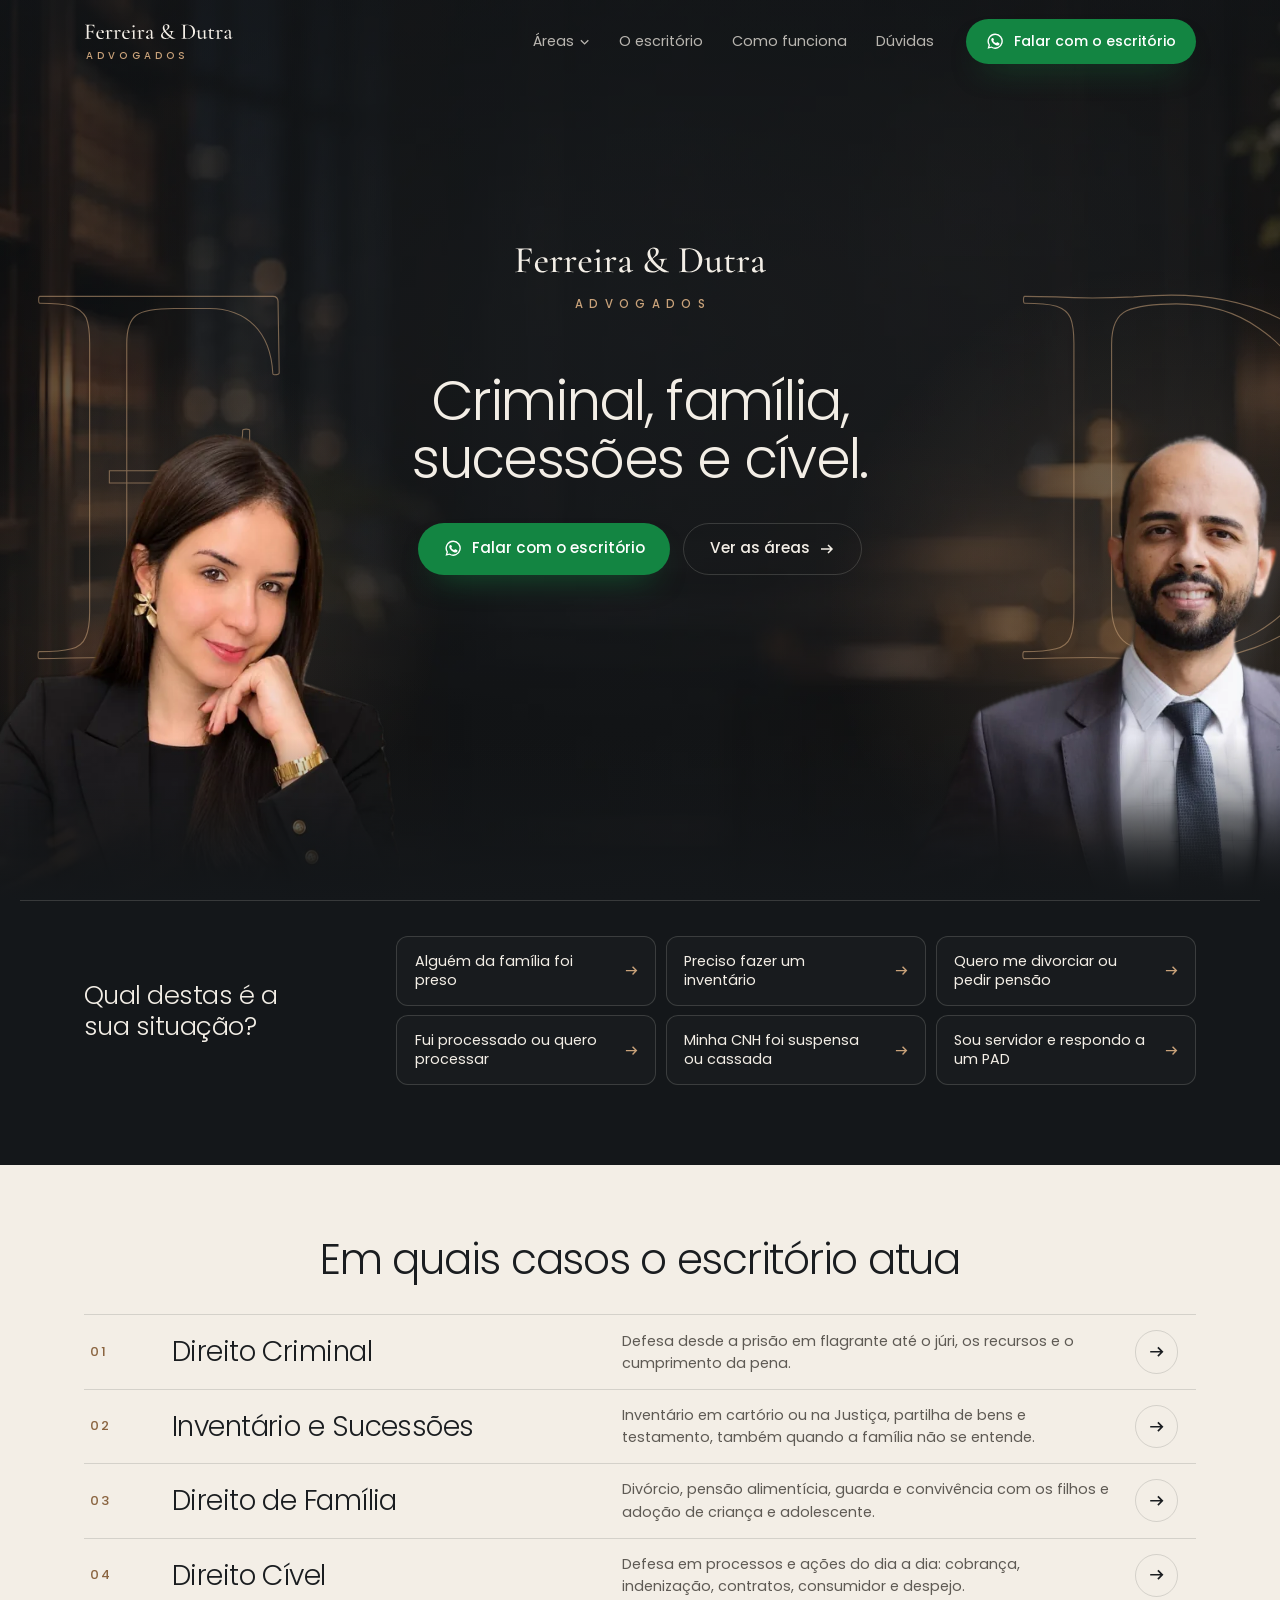
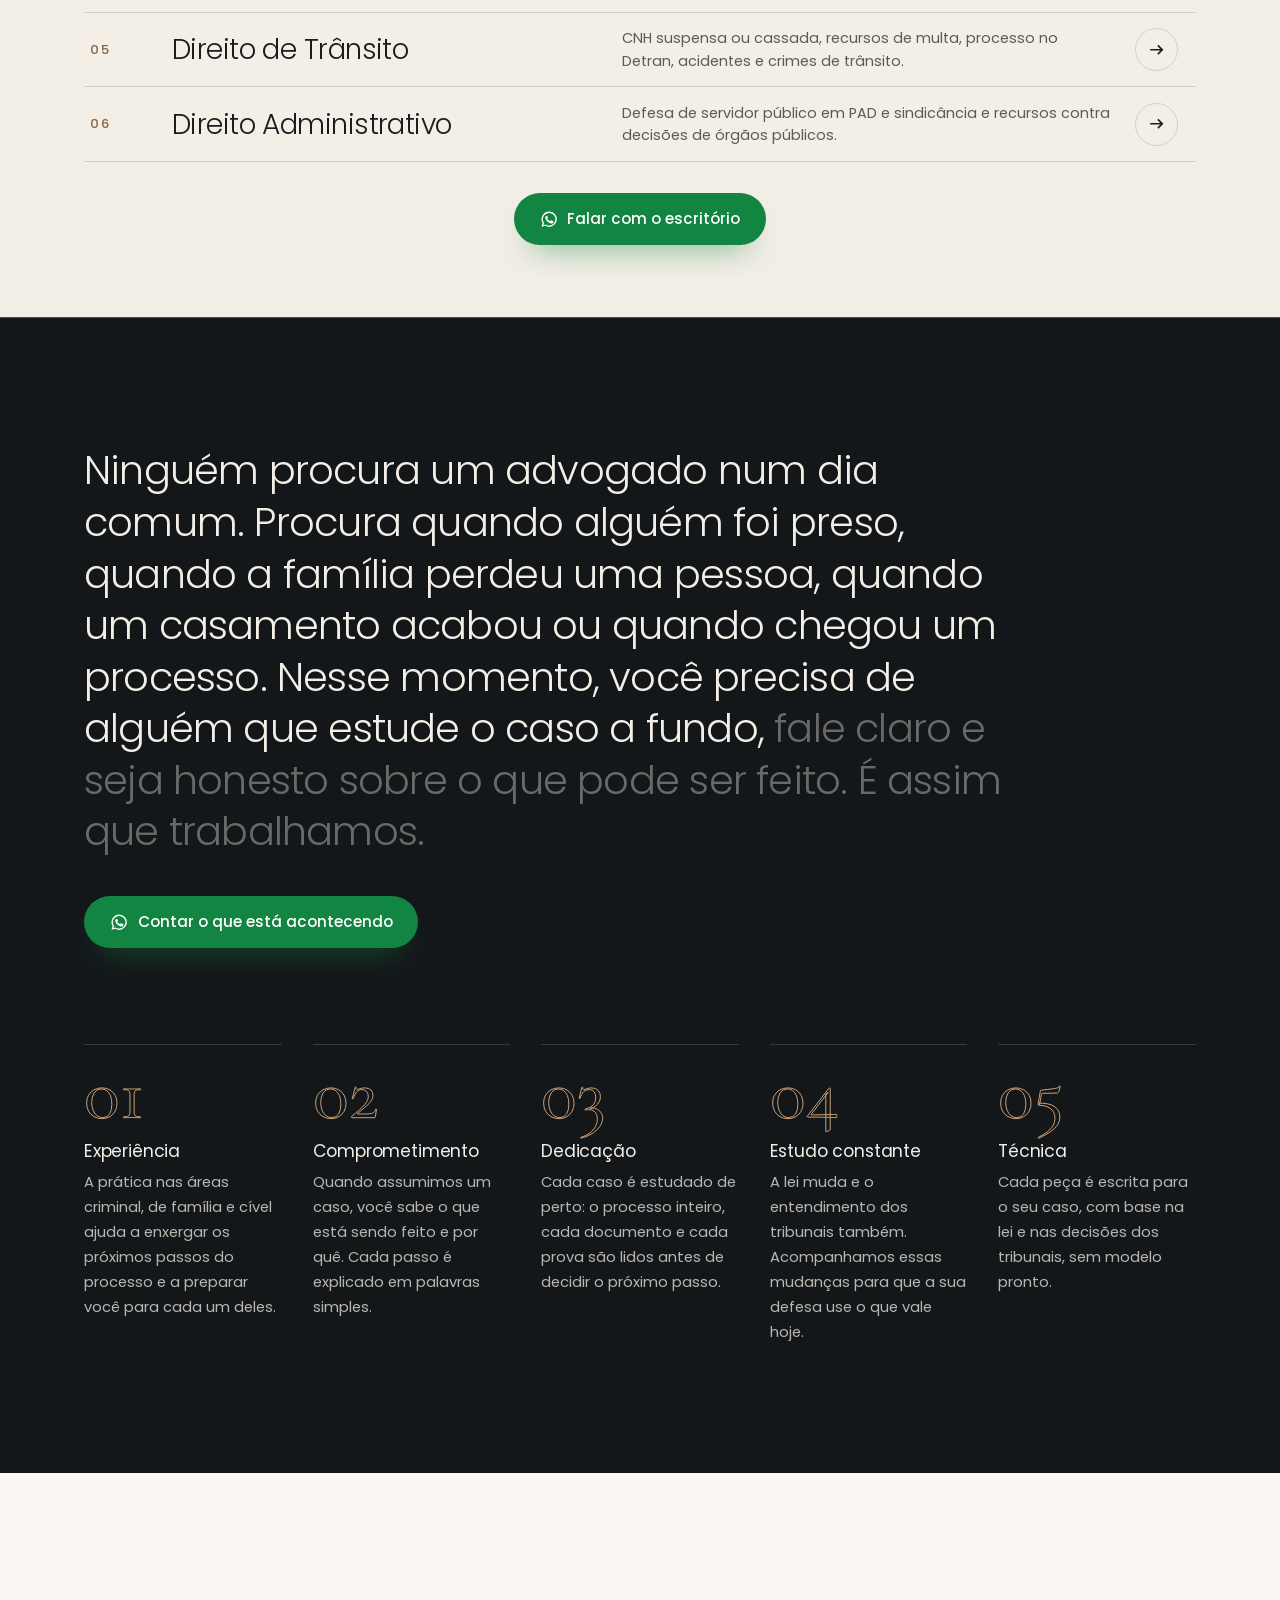
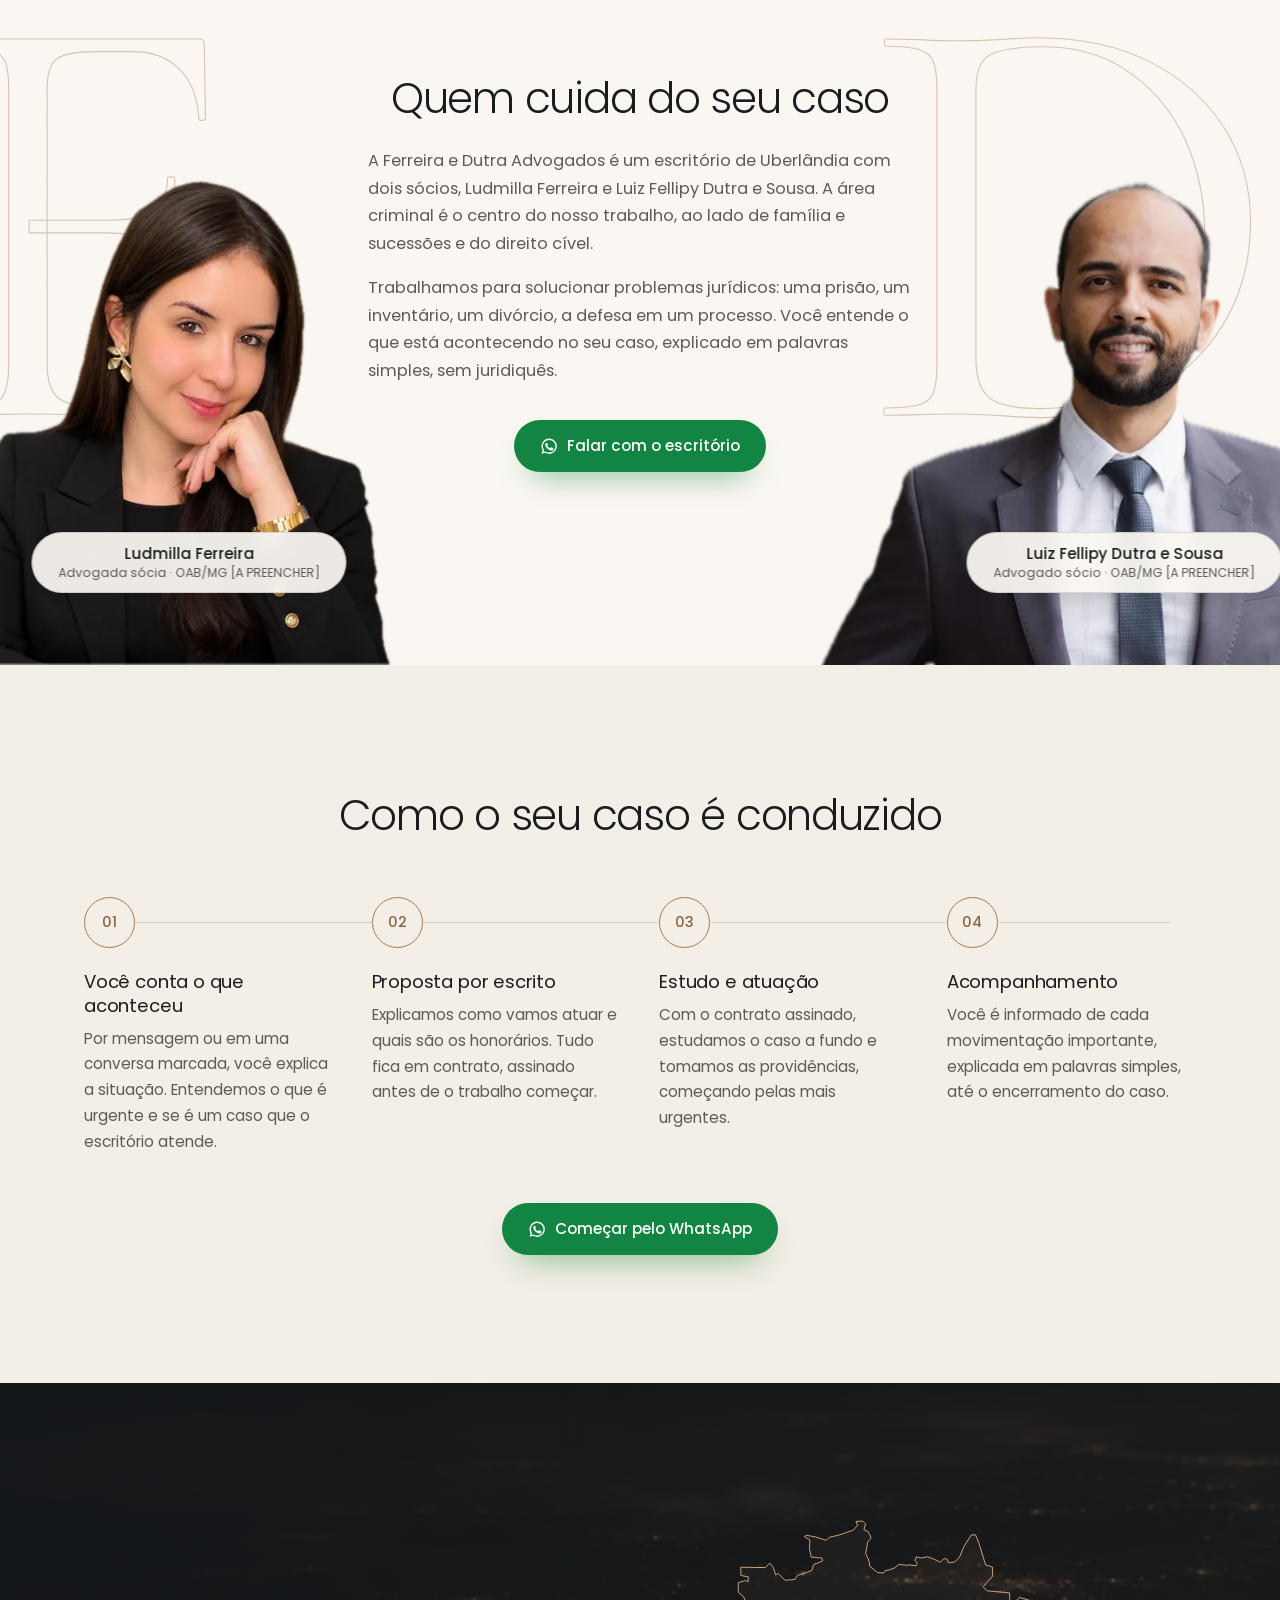
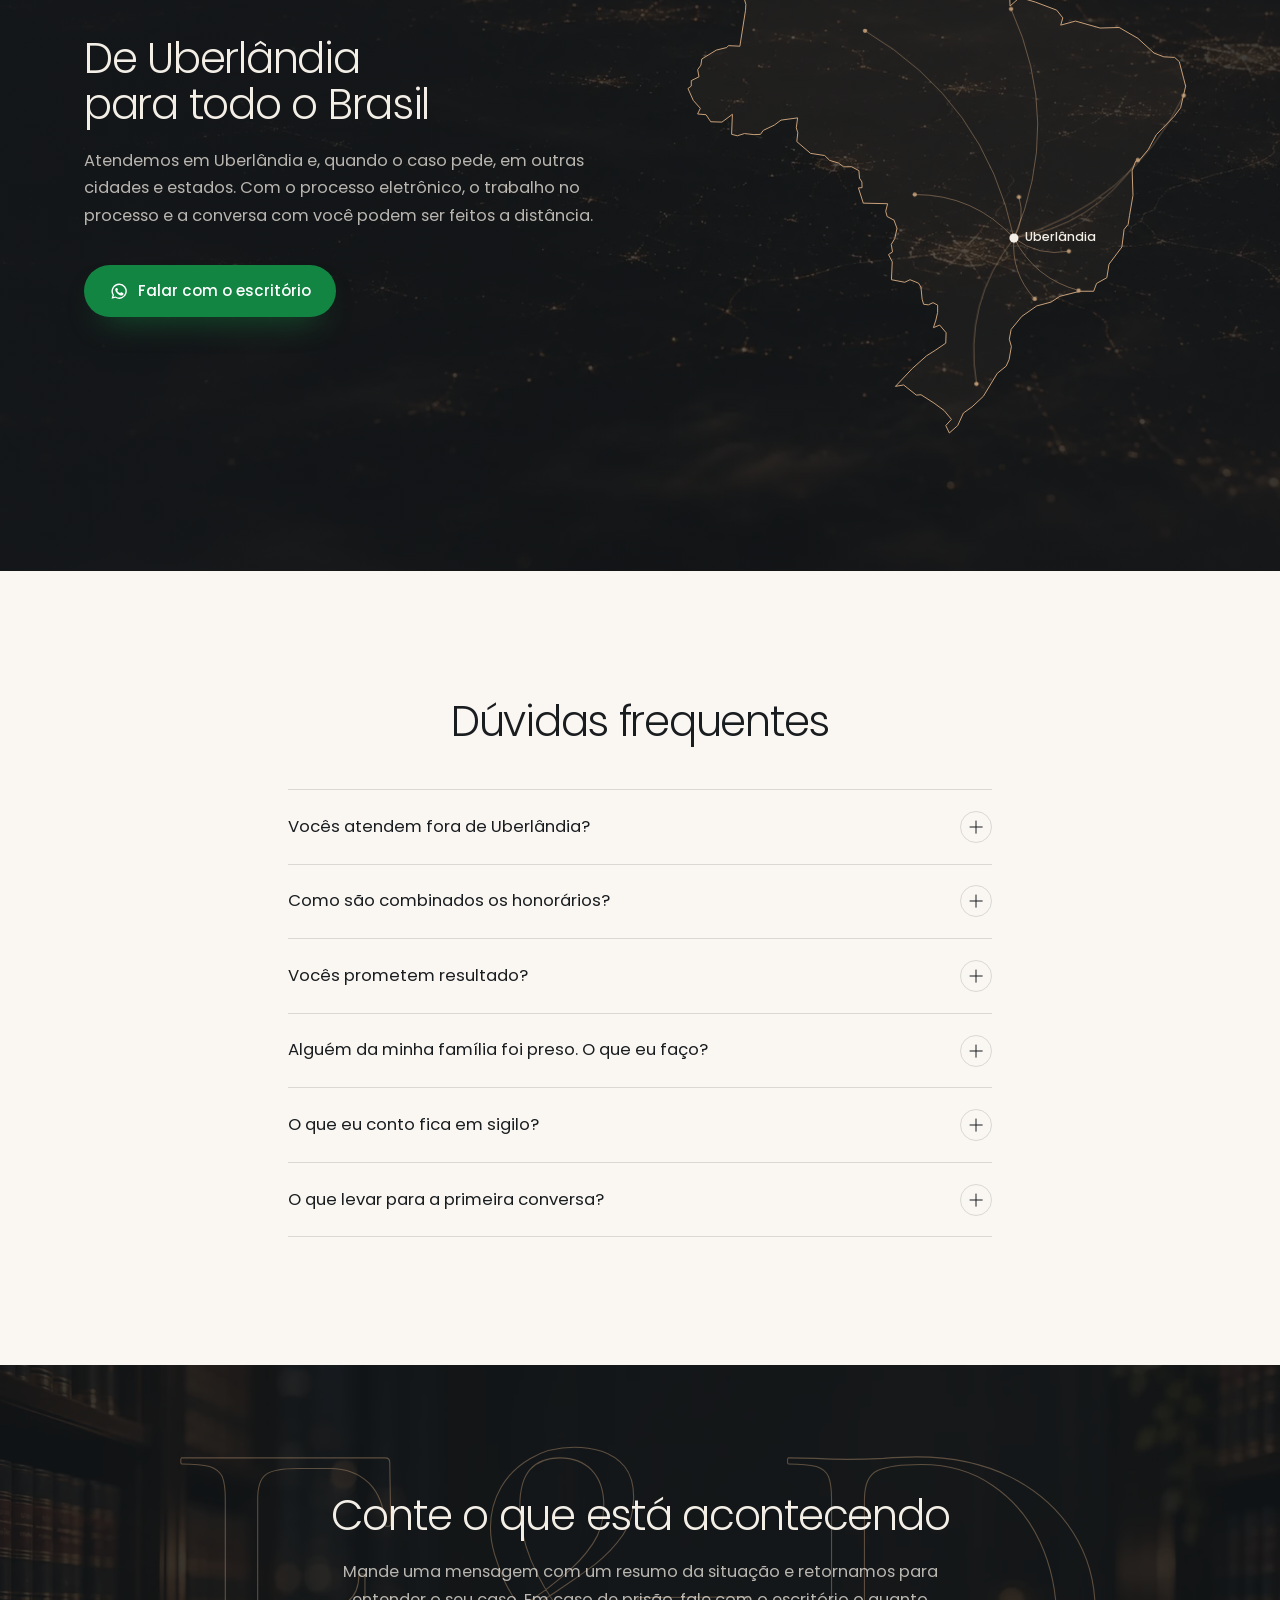
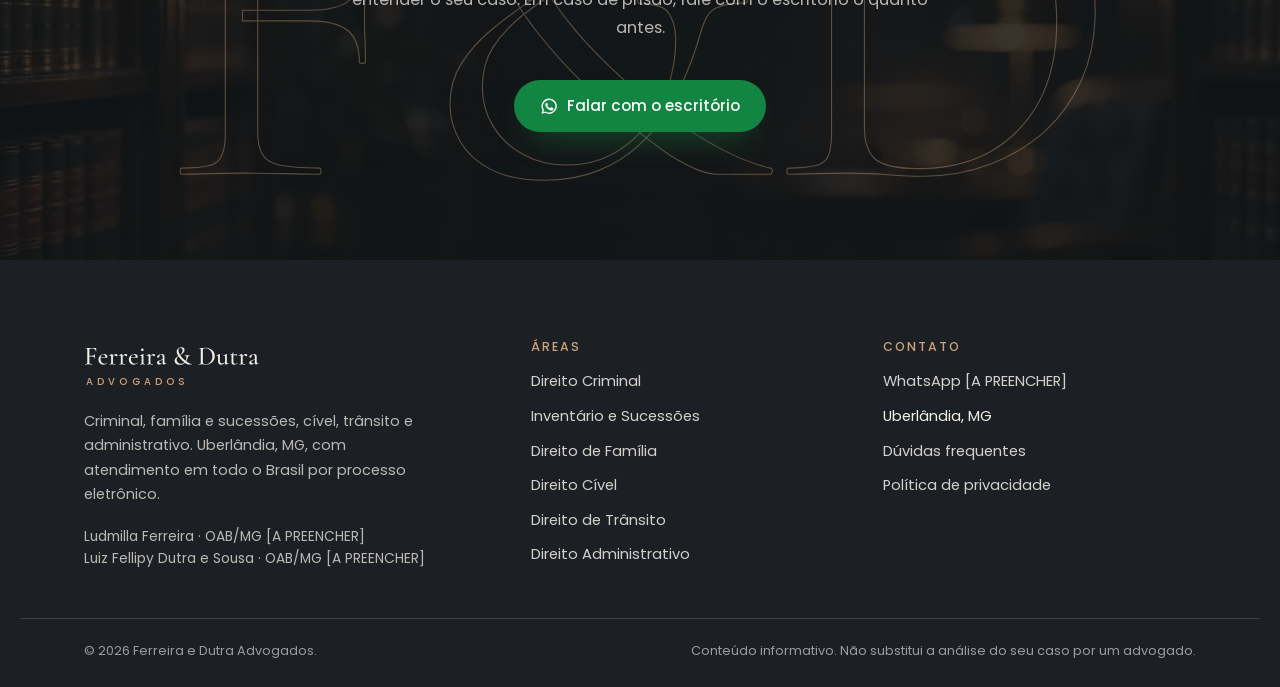
==== commit f8a541f6: "feat: generated backgrounds, partners over their initials, centered sections, green CTAs Co-Authored" ====
--- a/index.html
+++ b/index.html
@@ -14,10 +14,10 @@
 <link rel="icon" href="/assets/img/favicon-v1.svg" type="image/svg+xml"><link rel="icon" href="/assets/img/favicon-v1.png" type="image/png" sizes="64x64"><link rel="apple-touch-icon" href="/assets/img/apple-touch-icon.png">
 <link rel="preload" href="/assets/fonts/poppins-300.woff2" as="font" type="font/woff2" crossorigin>
 <link rel="preload" href="/assets/fonts/poppins-500.woff2" as="font" type="font/woff2" crossorigin>
-<link rel="preload" as="image" imagesrcset="/assets/img/fotos/luiz-recorte-560.webp 444w, /assets/img/fotos/luiz-recorte-900.webp 714w" imagesizes="(max-width:1000px) 54vw, 34vw" fetchpriority="high">
+<link rel="preload" as="image" imagesrcset="/assets/img/fotos/luiz-recorte-560.webp 444w, /assets/img/fotos/luiz-recorte-900.webp 714w" imagesizes="(max-width:1060px) 82vw, 44vw" fetchpriority="high">
 <script>document.documentElement.classList.add('js')</script>
-<style>@font-face{font-family:"Poppins";src:url(/assets/fonts/poppins-300.woff2) format("woff2");font-weight:300;font-display:swap}@font-face{font-family:"Poppins";src:url(/assets/fonts/poppins-400.woff2) format("woff2");font-weight:400;font-display:swap}@font-face{font-family:"Poppins";src:url(/assets/fonts/poppins-500.woff2) format("woff2");font-weight:500;font-display:swap}@font-face{font-family:"Sans Reserva";src:local("Arial");size-adjust:112.5%}:root{--grafite:#14171A;--grafite-2:#1C2024;--grafite-3:#272C31;--areia:#F3EEE6;--areia-2:#E9E1D4;--papel:#FAF7F2;--bronze:#8A6440;--bronze-2:#A67C52;--bronze-cl:#C9A27A;--tinta:#1A1D20;--muted:#5E5A54;--claro-2:rgba(243,238,230,.74);--linha:rgba(26,29,32,.14);--linha-c:rgba(243,238,230,.16);--r:18px;--maxw:1240px;--gutter:clamp(1.25rem,5vw,4rem);--sec:clamp(5rem,10vw,8.5rem);--t-hero:clamp(2.7rem,4.7vw,4.5rem);--t-h2:clamp(2rem,3.3vw,3.05rem);--ease:cubic-bezier(.22,.8,.2,1)}*,*::before,*::after{box-sizing:border-box}html{-webkit-text-size-adjust:100%;scroll-behavior:smooth;scroll-padding-top:5.5rem}body{margin:0;font:400 1.02rem/1.7 "Poppins","Sans Reserva",system-ui,sans-serif;color:var(--tinta);background:var(--papel);-webkit-font-smoothing:antialiased;overflow-x:clip}img,svg{display:block;max-width:100%}a{color:inherit;text-decoration:none}button{font:inherit;color:inherit;background:none;border:0;cursor:pointer;padding:0}h1,h2,h3,p,ul,ol,dl,dd,figure{margin:0}h1,h2{font-weight:300;line-height:1.08;letter-spacing:-.03em;text-wrap:balance}h3{font-weight:400;line-height:1.3;letter-spacing:-.01em}.wrap{width:100%;max-width:var(--maxw);margin-inline:auto;padding-inline:var(--gutter)}.sec{padding-block:var(--sec)}.escuro{background:var(--grafite);color:var(--areia)}.areia{background:var(--areia)}:focus-visible{outline:2px solid var(--bronze-2);outline-offset:3px;border-radius:6px}::selection{background:var(--bronze-cl);color:var(--grafite)}.so-leitor{position:absolute;width:1px;height:1px;overflow:hidden;clip:rect(0 0 0 0);white-space:nowrap}.ctas{display:flex;flex-wrap:wrap;gap:.8rem;align-items:center}.btn{position:relative;display:inline-flex;align-items:center;justify-content:center;gap:.6rem;min-height:3.25rem;padding:.85rem 1.6rem;border-radius:999px;font-weight:500;font-size:.95rem;line-height:1.2;white-space:nowrap;overflow:hidden;isolation:isolate;transition:transform .35s var(--ease),background-color .3s,color .3s,border-color .3s}.btn svg{width:1.15rem;height:1.15rem;flex:none}.btn--pri{background:var(--bronze);color:#fff;box-shadow:0 16px 32px -18px rgba(138,100,64,.9)}.btn--pri::after{content:"";position:absolute;inset:0;z-index:-1;background:linear-gradient(110deg,transparent 30%,rgba(255,255,255,.28) 50%,transparent 70%);transform:translateX(-120%);transition:transform .9s var(--ease)}.btn--pri:hover{transform:translateY(-2px);background:#7A5636}.btn--pri:hover::after{transform:translateX(120%)}.btn--linha{border:1px solid var(--linha);color:var(--tinta)}.btn--linha:hover{border-color:var(--tinta)}.escuro .btn--linha,.capa .btn--linha{border-color:var(--linha-c);color:var(--areia)}.escuro .btn--linha:hover,.capa .btn--linha:hover{border-color:var(--areia)}.btn--linha svg{width:1rem;height:1rem;transition:transform .35s var(--ease)}.btn--linha:hover svg{transform:translateX(3px)}.top{position:fixed;inset:0 0 auto;z-index:40;color:var(--areia);transition:background-color .4s,box-shadow .4s,backdrop-filter .4s}.top.solid{background:rgba(20,23,26,.86);backdrop-filter:blur(14px);-webkit-backdrop-filter:blur(14px);box-shadow:0 1px 0 var(--linha-c)}.top__in{display:flex;align-items:center;gap:2rem;height:5.2rem}.marca{display:flex;flex-direction:column;align-items:flex-start;gap:.15rem;flex:none}.marca__nome{height:1.7rem;width:auto;fill:currentColor}.marca span{font-size:.62rem;font-weight:500;letter-spacing:.42em;text-transform:uppercase;color:var(--bronze-cl);padding-left:.12rem}.nav{display:flex;align-items:center;gap:1.8rem;margin-left:auto;font-size:.9rem;color:var(--claro-2)}.nav>a,.nav__bt{transition:color .3s}.nav>a:hover,.nav__bt:hover{color:var(--areia)}.nav__areas{position:relative}.nav__bt{display:inline-flex;align-items:center;gap:.35rem;color:var(--claro-2)}.nav__bt svg{width:.7rem;height:.7rem;transition:transform .3s}.nav__menu{position:absolute;left:50%;top:calc(100% + .9rem);width:17rem;padding:.6rem;border-radius:14px;background:var(--grafite-2);box-shadow:0 30px 60px -20px rgba(0,0,0,.6),0 0 0 1px var(--linha-c);opacity:0;visibility:hidden;transform:translate(-50%,-6px);transition:opacity .25s,transform .25s var(--ease),visibility .25s}.nav__menu::before{content:"";position:absolute;inset:-1rem 0 auto;height:1rem}.nav__areas:hover .nav__menu,.nav__areas:focus-within .nav__menu,.nav__areas.aberto .nav__menu{opacity:1;visibility:visible;transform:translate(-50%,0)}.nav__areas:hover .nav__bt svg,.nav__areas.aberto .nav__bt svg{transform:rotate(180deg)}.nav__menu a{display:flex;justify-content:space-between;align-items:center;padding:.65rem .8rem;border-radius:9px;color:var(--areia);transition:background-color .2s}.nav__menu a:hover,.nav__menu a[aria-current]{background:var(--grafite-3)}.nav__menu a i{font-style:normal;font-size:.75rem;color:var(--bronze-cl)}.top .btn{min-height:2.8rem;padding:.65rem 1.25rem;font-size:.88rem}.menu-bt{display:none;width:2.9rem;height:2.9rem;border-radius:50%;border:1px solid var(--linha-c);place-items:center;margin-left:auto}.menu-bt i{display:block;width:1.1rem;height:1px;background:currentColor;box-shadow:0 -5px 0 currentColor,0 5px 0 currentColor;transition:box-shadow .3s,transform .3s}.menu{position:fixed;inset:0;z-index:39;background:var(--grafite);color:var(--areia);padding:6.5rem var(--gutter) 2rem;display:flex;flex-direction:column;gap:2rem;overflow-y:auto;opacity:0;visibility:hidden;transition:opacity .35s,visibility .35s}.menu.aberto{opacity:1;visibility:visible}.menu nav{display:flex;flex-direction:column}.menu nav a{display:flex;justify-content:space-between;align-items:baseline;padding:.95rem 0;border-bottom:1px solid var(--linha-c);font-size:1.35rem;font-weight:300}.menu nav a i{font-style:normal;font-size:.8rem;color:var(--bronze-cl)}.menu__extra{display:flex;flex-direction:column;gap:.4rem;font-size:.95rem;color:var(--claro-2)}.menu-aberto .menu-bt i{box-shadow:none;transform:rotate(45deg)}.menu-aberto .menu-bt i::after{content:"";display:block;width:100%;height:1px;background:currentColor;transform:rotate(90deg)}.capa{position:relative;min-height:100svh;display:flex;align-items:center;overflow:hidden;isolation:isolate;text-align:center;background:radial-gradient(70% 60% at 50% 38%,#2B3035 0%,var(--grafite) 70%);color:var(--areia)}.capa::after{content:"";position:absolute;inset:auto 0 0;height:18%;z-index:1;background:linear-gradient(0deg,var(--grafite) 0%,rgba(20,23,26,0));pointer-events:none}.capa__palco{position:absolute;inset:0;z-index:0}.lado{position:absolute;bottom:0;height:min(52svh,32rem);display:flex;align-items:flex-end}.lado--l{right:calc(50% + 14.5rem)}.lado--r{left:calc(50% + 14.5rem)}.lado__foto{position:relative;z-index:2;height:100%;width:auto;max-width:none;-webkit-mask-image:linear-gradient(0deg,transparent 0,#000 22%);mask-image:linear-gradient(0deg,transparent 0,#000 22%)}.lado__luz{position:absolute;z-index:1;left:50%;top:38%;width:115%;aspect-ratio:1;transform:translate(-50%,-50%);border-radius:50%;background:radial-gradient(closest-side,rgba(201,162,122,.17),rgba(201,162,122,0))}.letra{position:absolute;z-index:0;height:150%;width:auto;top:-66%;overflow:visible}.lado--l .letra{left:50%;transform:translateX(-58%)}.lado--r .letra{left:50%;transform:translateX(-42%)}.letra path{fill:none;stroke:var(--bronze-cl);stroke-width:1.1px;vector-effect:non-scaling-stroke;opacity:.55;stroke-dasharray:1;stroke-dashoffset:1;animation:traco 3.4s var(--ease) .2s forwards}.lado--r .letra path{animation-delay:.5s}@keyframes traco{to{stroke-dashoffset:0}}.capa__txt{position:relative;z-index:3;max-width:calc(40rem + 2 * var(--gutter));margin-inline:auto;padding-block:6.5rem 12rem}.capa__marca{display:flex;flex-direction:column;align-items:center;gap:.7rem;margin-bottom:3.6rem}.capa__nome{height:clamp(2.3rem,3.6vw,3.3rem);width:auto;fill:var(--areia)}.capa__marca span{text-transform:uppercase;font-size:.72rem;font-weight:500;letter-spacing:.55em;padding-left:.55em;color:var(--bronze-cl)}.capa h1{font-size:clamp(2.6rem,4.3vw,4.3rem);line-height:1.05}.capa__txt>p{margin:1.3rem auto 0;font-size:clamp(1.02rem,1.2vw,1.14rem);color:var(--claro-2);max-width:30rem}.capa .ctas{margin-top:2.2rem;justify-content:center}.capa--area{min-height:94svh}.capa--area .capa__txt{max-width:calc(42rem + 2 * var(--gutter));padding-top:9rem}.capa--area h1{font-size:clamp(2.2rem,3.4vw,3.1rem)}.home .top:not(.solid) .marca{opacity:0;pointer-events:none}.top .marca{transition:opacity .4s}.seletor{background:var(--grafite);color:var(--areia);padding-block:0 clamp(3.5rem,7vw,5rem)}.seletor__in{display:grid;grid-template-columns:minmax(0,.7fr) minmax(0,2fr);gap:2rem;align-items:center;padding-top:2.2rem;border-top:1px solid var(--linha-c)}.seletor__h{font-size:clamp(1.3rem,2vw,1.7rem);font-weight:300;letter-spacing:-.02em;line-height:1.2}.seletor__grade{display:grid;grid-template-columns:repeat(3,1fr);gap:.6rem}.seletor a{display:flex;align-items:center;justify-content:space-between;gap:.8rem;padding:.9rem 1rem .9rem 1.1rem;border-radius:12px;border:1px solid var(--linha-c);font-size:.9rem;line-height:1.35;text-align:left;background:rgba(255,255,255,.02);transition:border-color .3s,background-color .3s}.seletor a svg{width:.95rem;height:.95rem;flex:none;color:var(--bronze-cl);transition:transform .35s var(--ease)}.seletor a:hover{border-color:var(--bronze-cl);background:rgba(201,162,122,.08)}.seletor a:hover svg{transform:translateX(3px)}.letreiro{position:absolute;overflow:visible;pointer-events:none}.letreiro path{fill:none;stroke:var(--bronze-cl);stroke-width:1.1px;vector-effect:non-scaling-stroke;opacity:.4;stroke-dasharray:1;stroke-dashoffset:1}.indice-cab{display:flex;justify-content:space-between;align-items:end;gap:2rem;margin-bottom:clamp(2.4rem,5vw,3.6rem)}.indice-cab h2{font-size:var(--t-h2);max-width:34rem}.indice{margin:0;padding:0;list-style:none;border-top:1px solid var(--linha)}.indice a{position:relative;display:grid;grid-template-columns:3.6rem minmax(0,1fr) minmax(0,1.15fr) 3.4rem;align-items:center;gap:1.5rem;padding:1.7rem .4rem;border-bottom:1px solid var(--linha);isolation:isolate}.indice a::before{content:"";position:absolute;inset:0;z-index:-1;background:var(--grafite);transform:scaleY(0);transform-origin:bottom;transition:transform .55s var(--ease)}.indice__n{font-size:.82rem;font-weight:500;letter-spacing:.12em;color:var(--bronze);transition:color .4s}.indice__nome{font-size:clamp(1.6rem,2.7vw,2.4rem);font-weight:300;letter-spacing:-.02em;line-height:1.1;transition:color .4s,transform .55s var(--ease)}.indice__txt{color:var(--muted);font-size:.96rem;transition:color .4s}.indice__seta{width:3.2rem;height:3.2rem;border-radius:50%;border:1px solid var(--linha);display:grid;place-items:center;transition:border-color .4s,background-color .4s,color .4s,transform .55s var(--ease)}.indice__seta svg{width:1.1rem;height:1.1rem}.indice a:hover::before,.indice a:focus-visible::before{transform:scaleY(1);transform-origin:top}.indice a:hover .indice__nome{color:var(--areia);transform:translateX(.6rem)}.indice a:hover .indice__txt{color:var(--claro-2)}.indice a:hover .indice__n{color:var(--bronze-cl)}.indice a:hover .indice__seta{border-color:var(--bronze-cl);background:var(--bronze-cl);color:var(--grafite);transform:rotate(-45deg)}.manifesto{font-size:clamp(1.6rem,3.1vw,2.75rem);font-weight:300;line-height:1.3;letter-spacing:-.02em;max-width:58rem}.manifesto span{opacity:.38;transition:opacity .45s}.manifesto span.on{opacity:1}.manifesto-sec .ctas{margin-top:2.4rem}.difs{display:grid;grid-template-columns:repeat(5,1fr);gap:clamp(1rem,2.4vw,2rem);margin:clamp(4rem,8vw,6rem) 0 0;padding:0;list-style:none}.dif{padding-top:1.4rem;border-top:1px solid var(--linha-c)}.dif svg{height:3.2rem;width:auto;margin-bottom:1.3rem;overflow:visible}.dif svg path{fill:none;stroke:var(--bronze-cl);stroke-width:1px;vector-effect:non-scaling-stroke;stroke-dasharray:1;stroke-dashoffset:1}.dif.in svg path{animation:traco 2.2s var(--ease) forwards}.dif h3{font-size:1.08rem;color:var(--areia)}.dif p{margin-top:.5rem;font-size:.92rem;color:var(--claro-2)}.escr{display:grid;grid-template-columns:minmax(0,1fr) minmax(0,1.05fr);gap:clamp(2.5rem,7vw,6rem);align-items:center}.escr h2{font-size:var(--t-h2)}.escr__txt p{margin-top:1.2rem;color:var(--muted)}.escr__txt .ctas{margin-top:2.2rem}.socios{display:grid;grid-template-columns:1fr 1fr;gap:clamp(1rem,2.4vw,1.6rem);align-items:start}.socios figure:last-child{margin-top:clamp(2.5rem,6vw,4.5rem)}.socio__foto{border-radius:var(--r);overflow:hidden;aspect-ratio:4/5;background:var(--areia-2)}.socio__foto img{width:100%;height:100%;object-fit:cover;transition:transform 1.2s var(--ease)}.socios figure:hover img{transform:scale(1.04)}.socios figcaption{margin-top:1rem;line-height:1.4}.socios figcaption b{display:block;font-weight:400;font-size:1.02rem}.socios figcaption span{font-size:.86rem;color:var(--muted)}.passos-cab{display:flex;justify-content:space-between;align-items:end;gap:2rem;margin-bottom:clamp(2.8rem,6vw,4rem)}.passos-cab h2{font-size:var(--t-h2);max-width:32rem}.passos{position:relative;display:grid;grid-template-columns:repeat(4,1fr);gap:clamp(1.2rem,3vw,2.4rem);margin:0;padding:0;list-style:none}.passos::before,.passos__linha{content:"";position:absolute;left:1.6rem;right:1.6rem;top:1.6rem;height:1px;background:var(--linha)}.passos__linha{background:var(--bronze-2);transform:scaleX(var(--p,0));transform-origin:left;transition:transform .15s linear}.escuro .passos::before{background:var(--linha-c)}.escuro .passos__linha{background:var(--bronze-cl)}.passo b{position:relative;display:grid;place-items:center;width:3.2rem;height:3.2rem;border-radius:50%;background:var(--papel);border:1px solid var(--bronze-2);color:var(--bronze);font-weight:500;font-size:.9rem;margin-bottom:1.4rem}.areia .passo b{background:var(--areia)}.escuro .passo b{background:var(--grafite);border-color:var(--bronze-cl);color:var(--bronze-cl)}.passo h3{font-size:1.14rem}.passo p{margin-top:.5rem;color:var(--muted);font-size:.95rem}.escuro .passo p{color:var(--claro-2)}.alcance{display:grid;grid-template-columns:minmax(0,1fr) minmax(0,1fr);gap:clamp(2rem,6vw,5rem);align-items:center}.alcance h2{font-size:var(--t-h2)}.alcance p{margin-top:1.2rem;color:var(--claro-2)}.alcance .ctas{margin-top:2.2rem}.mapa{width:100%;max-width:34rem;margin-inline:auto;overflow:visible}.mapa__pais{fill:rgba(201,162,122,.05);stroke:var(--bronze-cl);stroke-width:1.2;stroke-linejoin:round;stroke-dasharray:1;stroke-dashoffset:1}.mapa__arco{fill:none;stroke:var(--bronze-cl);stroke-width:1;opacity:.55;stroke-dasharray:1;stroke-dashoffset:1}.mapa__cap{fill:var(--bronze-cl);opacity:0}.mapa__udi{fill:var(--areia)}.mapa__onda{fill:none;stroke:var(--areia);stroke-width:1;transform-box:fill-box;transform-origin:center;opacity:0}.mapa__nome{font:500 15px "Poppins","Sans Reserva",sans-serif;fill:var(--areia)}.mapa.ver .mapa__pais{animation:traco 2.6s var(--ease) forwards}.mapa.ver .mapa__arco{animation:traco 1.4s var(--ease) var(--d) forwards}.mapa.ver .mapa__cap{animation:aparece .5s var(--ease) var(--d) forwards}.mapa.ver .mapa__onda{animation:onda 2.8s ease-out 1s infinite}.mapa.ver .mapa__onda--2{animation-delay:2.4s}@keyframes aparece{to{opacity:.9}}@keyframes onda{0%{opacity:.7;transform:scale(1)}100%{opacity:0;transform:scale(4.2)}}.sit{display:grid;grid-template-columns:minmax(0,.8fr) minmax(0,1.2fr);gap:clamp(2rem,6vw,5rem);align-items:start}.sit__cab{position:sticky;top:7.5rem;display:flex;flex-direction:column;align-items:flex-start;gap:1.8rem}.sit__cab h2{font-size:var(--t-h2)}.cartoes{display:flex;flex-direction:column;gap:1.1rem;margin:0;padding:0;list-style:none}.cartao{position:sticky;top:calc(7.5rem + var(--i) * .9rem);display:grid;grid-template-columns:auto 1fr;gap:.4rem 1.5rem;padding:clamp(1.5rem,3vw,2.2rem);border-radius:var(--r);background:var(--papel);border:1px solid var(--linha);box-shadow:0 -16px 40px -30px rgba(26,29,32,.35)}.cartao svg{grid-row:span 2;height:2.6rem;width:auto;overflow:visible}.cartao svg path{fill:none;stroke:var(--bronze-2);stroke-width:1px;vector-effect:non-scaling-stroke}.cartao h3{font-size:clamp(1.1rem,1.6vw,1.3rem);align-self:end}.cartao p{color:var(--muted);font-size:.96rem}.docs{display:grid;grid-template-columns:minmax(0,.8fr) minmax(0,1.2fr);gap:clamp(2rem,6vw,5rem);align-items:start}.docs h2{font-size:var(--t-h2)}.docs .ctas{margin-top:2rem}.docs__lista{display:grid;grid-template-columns:1fr 1fr;column-gap:2rem;margin:0;padding:0;list-style:none;border-top:1px solid var(--linha);counter-reset:d}.docs__lista li{display:grid;grid-template-columns:2.4rem 1fr;padding:1.05rem 0;border-bottom:1px solid var(--linha);counter-increment:d;font-size:.98rem}.docs__lista li::before{content:counter(d,decimal-leading-zero);font-size:.78rem;font-weight:500;letter-spacing:.1em;color:var(--bronze);padding-top:.2rem}.cuida{display:grid;grid-template-columns:minmax(0,1.1fr) minmax(0,.9fr);gap:clamp(2rem,6vw,5rem);align-items:center}.cuida h2{font-size:var(--t-h2)}.cuida__txt p{margin-top:1.1rem;color:var(--muted)}.cuida__txt .ctas{margin-top:2rem}.cuida .socios figure:last-child{margin-top:2.5rem}.faq{display:grid;grid-template-columns:minmax(0,.8fr) minmax(0,1.2fr);gap:clamp(2rem,6vw,5rem);align-items:start}.faq__cab{position:sticky;top:7.5rem;display:flex;flex-direction:column;align-items:flex-start;gap:1.8rem}.faq__cab h2{font-size:var(--t-h2)}.faq__item{border-bottom:1px solid var(--linha)}.faq__item:first-child{border-top:1px solid var(--linha)}.faq__item summary{display:flex;justify-content:space-between;align-items:center;gap:1rem;padding:1.3rem 0;cursor:pointer;list-style:none;font-size:1.04rem}.faq__item summary::-webkit-details-marker{display:none}.faq__item summary i{position:relative;flex:none;width:2rem;height:2rem;border-radius:50%;border:1px solid var(--linha);transition:transform .4s var(--ease),background-color .3s,border-color .3s}.faq__item summary i::before,.faq__item summary i::after{content:"";position:absolute;left:50%;top:50%;width:.8rem;height:1px;background:currentColor;transform:translate(-50%,-50%)}.faq__item summary i::after{transform:translate(-50%,-50%) rotate(90deg)}.faq__item[open] summary i{transform:rotate(45deg);background:var(--bronze);border-color:var(--bronze);color:#fff}.faq__item p{padding:0 3rem 1.4rem 0;color:var(--muted)}.final{position:relative;overflow:hidden;isolation:isolate;text-align:center}.final .letreiro{left:50%;top:50%;width:min(92vw,60rem);height:auto;transform:translate(-50%,-50%);z-index:-1}.final.in .letreiro path{animation:traco 3.2s var(--ease) forwards}.final h2{font-size:var(--t-h2);max-width:44rem;margin-inline:auto}.final p{margin:1.2rem auto 0;max-width:38rem;color:var(--claro-2)}.final .ctas{justify-content:center;margin-top:2.4rem}.outras{margin-top:clamp(4rem,8vw,6rem);padding-top:2rem;border-top:1px solid var(--linha-c);text-align:left}.outras h2{font-size:1.15rem;font-weight:400;letter-spacing:0;margin:0 0 1.2rem;max-width:none}.outras__lista{display:grid;grid-template-columns:repeat(5,1fr);gap:.7rem}.outras__lista a{display:flex;justify-content:space-between;align-items:center;gap:.6rem;padding:1rem 1.1rem;border-radius:12px;border:1px solid var(--linha-c);font-size:.92rem;transition:border-color .3s,background-color .3s}.outras__lista a:hover{border-color:var(--bronze-cl);background:rgba(201,162,122,.08)}.outras__lista svg{width:.95rem;height:.95rem;color:var(--bronze-cl);flex:none}.rod{background:var(--grafite-2);color:var(--areia);padding-block:clamp(3.5rem,7vw,5rem) 1.6rem}.rod__in{display:grid;grid-template-columns:1.3fr 1fr 1fr;gap:2.5rem}.rod .marca__nome{height:2rem}.rod__marca p{margin-top:1.1rem;font-size:.9rem;color:var(--claro-2);max-width:22rem}.rod__marca ul{margin:1.2rem 0 0;padding:0;list-style:none;font-size:.86rem;color:var(--claro-2);line-height:1.6}.rod__col h2{font-size:.78rem;font-weight:500;letter-spacing:.16em;text-transform:uppercase;color:var(--bronze-cl);margin-bottom:1rem}.rod__col ul{margin:0;padding:0;list-style:none;display:flex;flex-direction:column;gap:.6rem;font-size:.92rem}.rod__col a{color:rgba(243,238,230,.85);transition:color .3s}.rod__col a:hover{color:var(--bronze-cl)}.rod__fim{margin-top:3rem;padding-top:1.3rem;border-top:1px solid var(--linha-c);font-size:.8rem;color:rgba(243,238,230,.6);display:flex;justify-content:space-between;gap:1rem;flex-wrap:wrap}.zap{position:fixed;right:1.1rem;bottom:1.1rem;z-index:50;display:inline-flex;align-items:center;gap:.6rem;padding:.75rem 1.2rem .75rem .9rem;border-radius:999px;background:#1FAF5A;color:#fff;font-weight:500;font-size:.86rem;box-shadow:0 16px 34px -14px rgba(0,0,0,.45);transition:transform .35s var(--ease)}.zap svg{width:1.5rem;height:1.5rem}.zap:hover{transform:translateY(-2px)}.js .zap{opacity:0;transform:translateY(12px);pointer-events:none;transition:opacity .4s var(--ease),transform .4s var(--ease)}.js .zap.ver{opacity:1;transform:none;pointer-events:auto}.texto-pag{padding-top:9rem}.texto{max-width:46rem}.texto h1{font-size:var(--t-h2)}.texto h2{font-size:1.35rem;margin:2.2rem 0 .6rem;font-weight:400;letter-spacing:-.01em}.texto p{color:var(--muted)}.obrigado{min-height:100svh;display:grid;place-items:center;text-align:center;padding:2rem;background:var(--grafite);color:var(--areia)}.obrigado .marca__nome{height:2.2rem;margin:0 auto}.obrigado h1{margin-top:2rem;font-size:clamp(1.8rem,4vw,2.8rem)}.obrigado p{margin-top:.8rem;color:var(--claro-2)}.gira{width:2.6rem;height:2.6rem;margin:2rem auto;border-radius:50%;border:1.5px solid var(--linha-c);border-top-color:var(--bronze-cl);animation:gira 1s linear infinite}@keyframes gira{to{transform:rotate(360deg)}}.obrigado .ctas{justify-content:center}.js .rv{opacity:0;transform:translate3d(0,26px,0);transition:opacity .9s var(--ease),transform 1.1s var(--ease)}.js .rv.in{opacity:1;transform:none}.js .rv[data-d="1"]{transition-delay:.08s}.js .rv[data-d="2"]{transition-delay:.16s}.js .rv[data-d="3"]{transition-delay:.24s}.js .rv[data-d="4"]{transition-delay:.32s}@media (max-width:1060px){.nav,.top .btn{display:none}.menu-bt{display:grid}.difs{grid-template-columns:repeat(3,1fr);row-gap:2.6rem}.capa{flex-direction:column;align-items:stretch;min-height:0}.capa__txt{order:-1;padding-block:7rem 0;max-width:calc(34rem + 2 * var(--gutter))}.capa__palco{position:relative;inset:auto;height:min(64vw,25rem);margin-top:3.5rem}.lado{height:100%}.lado--l{right:46%}.lado--r{left:46%;z-index:1}.letra{height:125%;top:-32%}.seletor__grade{grid-template-columns:1fr 1fr}.outras__lista{grid-template-columns:repeat(3,1fr)}}@media (max-width:860px){.escr,.alcance,.sit,.docs,.cuida,.faq{grid-template-columns:1fr}.sit__cab,.faq__cab{position:relative;top:0}.indice a{grid-template-columns:2.6rem minmax(0,1fr) 3rem;row-gap:.3rem}.indice__txt{grid-column:2;grid-row:2}.indice__seta{grid-row:1 / span 2;grid-column:3}.passos{grid-template-columns:1fr 1fr;row-gap:2.6rem}.passos::before,.passos__linha{display:none}.rod__in{grid-template-columns:1fr 1fr}.rod__marca{grid-column:1 / -1}}@media (max-width:760px){.top__in{height:4.6rem}.marca__nome{height:1.45rem}.seletor__in{grid-template-columns:1fr;text-align:center}.seletor__grade{grid-template-columns:1fr}.ctas{justify-content:center}.indice-cab,.passos-cab{flex-direction:column;align-items:center;text-align:center}.escr__txt,.alcance__txt,.sit__cab,.docs__cab,.cuida__txt,.faq__cab,.manifesto-sec .wrap{text-align:center;align-items:center}.manifesto{margin-inline:auto}.difs{grid-template-columns:1fr 1fr;text-align:center}.dif svg{margin-inline:auto}.dif:last-child{grid-column:1 / -1}.passos{grid-template-columns:1fr;text-align:center}.passo b{margin-inline:auto}.indice a{padding:1.3rem .2rem;gap:1rem}.indice__nome{font-size:1.5rem}.indice__seta{width:2.6rem;height:2.6rem}.cartao{grid-template-columns:1fr;text-align:center;top:calc(5.8rem + var(--i) * .7rem)}.cartao svg{grid-row:auto;margin:0 auto .6rem}.docs__lista{grid-template-columns:1fr;text-align:left}.socios{max-width:30rem;margin-inline:auto;text-align:center}.faq__item p{padding-right:0}.outras__lista{grid-template-columns:1fr 1fr}.rod__in{grid-template-columns:1fr;text-align:center}.rod .marca{align-items:center}.rod__marca p,.rod__marca ul{margin-inline:auto}.rod__fim{justify-content:center;text-align:center}.zap span{display:none}.zap{padding:.85rem}.btn{padding-inline:1.3rem}}@media (max-width:359px){.btn{white-space:normal}}@media (prefers-reduced-motion:reduce){*,*::before,*::after{animation-duration:.01ms!important;animation-iteration-count:1!important;transition-duration:.01ms!important}.js .rv{opacity:1;transform:none}.manifesto span{opacity:1}}</style>
-<script type="application/ld+json">{"@context":"https://schema.org","@graph":[{"@type":"LegalService","@id":"https://ferreiradutra.vercel.app/#escritorio","name":"Ferreira e Dutra Advogados","url":"https://ferreiradutra.vercel.app/","image":"https://ferreiradutra.vercel.app/assets/img/og-v1.jpg","areaServed":"BR","address":{"@type":"PostalAddress","addressLocality":"Uberlândia","addressRegion":"MG","addressCountry":"BR"},"knowsAbout":["Direito Criminal","Inventário e Sucessões","Direito de Família","Direito Cível","Direito de Trânsito","Direito Administrativo"],"employee":[{"@type":"Person","name":"Luiz Fellipy Dutra e Sousa","jobTitle":"Advogado sócio"},{"@type":"Person","name":"Ludmilla","jobTitle":"Advogada sócia"}]},{"@type":"FAQPage","mainEntity":[{"@type":"Question","name":"Vocês atendem fora de Uberlândia?","acceptedAnswer":{"@type":"Answer","text":"Sim. Quando o processo é eletrônico, atuamos em qualquer lugar do Brasil, e a conversa com você pode ser toda a distância. Se algum ato exigir presença, avisamos antes de começar."}},{"@type":"Question","name":"Como são combinados os honorários?","acceptedAnswer":{"@type":"Answer","text":"Depois de entender o seu caso, apresentamos a proposta de honorários por escrito. Tudo fica em contrato, assinado antes de o trabalho começar."}},{"@type":"Question","name":"Vocês prometem resultado?","acceptedAnswer":{"@type":"Answer","text":"Não. Quem decide é o juiz ou o órgão responsável, e a ética da advocacia proíbe prometer resultado. O nosso compromisso é com o trabalho: estudo do caso, técnica e acompanhamento em cada etapa."}},{"@type":"Question","name":"Alguém da minha família foi preso. O que eu faço?","acceptedAnswer":{"@type":"Answer","text":"Fale com o escritório o quanto antes, com o nome completo da pessoa e o local onde ela está. A defesa começa na audiência de custódia, quando o juiz decide se a prisão continua."}},{"@type":"Question","name":"O que eu conto fica em sigilo?","acceptedAnswer":{"@type":"Answer","text":"Sim. O sigilo entre advogado e cliente é um dever profissional. O que você conta fica entre você e o escritório."}},{"@type":"Question","name":"O que levar para a primeira conversa?","acceptedAnswer":{"@type":"Answer","text":"Um resumo do que aconteceu e os documentos que você tiver. Na página de cada área há uma lista do que separar."}}]}]}</script>
+<style>@font-face{font-family:"Poppins";src:url(/assets/fonts/poppins-300.woff2) format("woff2");font-weight:300;font-display:swap}@font-face{font-family:"Poppins";src:url(/assets/fonts/poppins-400.woff2) format("woff2");font-weight:400;font-display:swap}@font-face{font-family:"Poppins";src:url(/assets/fonts/poppins-500.woff2) format("woff2");font-weight:500;font-display:swap}@font-face{font-family:"Sans Reserva";src:local("Arial");size-adjust:112.5%}:root{--grafite:#14171A;--grafite-2:#1C2024;--grafite-3:#272C31;--areia:#F3EEE6;--areia-2:#E9E1D4;--papel:#FAF7F2;--verde:#138542;--bronze:#8A6440;--bronze-2:#A67C52;--bronze-cl:#C9A27A;--tinta:#1A1D20;--muted:#5E5A54;--claro-2:rgba(243,238,230,.74);--linha:rgba(26,29,32,.14);--linha-c:rgba(243,238,230,.16);--r:18px;--maxw:1240px;--gutter:clamp(1.25rem,5vw,4rem);--sec:clamp(5rem,10vw,8.5rem);--t-hero:clamp(2.7rem,4.7vw,4.5rem);--t-h2:clamp(2rem,3.3vw,3.05rem);--ease:cubic-bezier(.22,.8,.2,1)}*,*::before,*::after{box-sizing:border-box}html{-webkit-text-size-adjust:100%;scroll-behavior:smooth;scroll-padding-top:5.5rem}body{margin:0;font:400 1.02rem/1.7 "Poppins","Sans Reserva",system-ui,sans-serif;color:var(--tinta);background:var(--papel);-webkit-font-smoothing:antialiased;overflow-x:clip}img,svg{display:block;max-width:100%}a{color:inherit;text-decoration:none}button{font:inherit;color:inherit;background:none;border:0;cursor:pointer;padding:0}h1,h2,h3,p,ul,ol,dl,dd,figure{margin:0}h1,h2{font-weight:300;line-height:1.08;letter-spacing:-.03em;text-wrap:balance}h3{font-weight:400;line-height:1.3;letter-spacing:-.01em}.wrap{width:100%;max-width:var(--maxw);margin-inline:auto;padding-inline:var(--gutter)}.sec{padding-block:var(--sec)}.escuro{background:var(--grafite);color:var(--areia)}.areia{background:var(--areia)}:focus-visible{outline:2px solid var(--bronze-2);outline-offset:3px;border-radius:6px}::selection{background:var(--bronze-cl);color:var(--grafite)}.so-leitor{position:absolute;width:1px;height:1px;overflow:hidden;clip:rect(0 0 0 0);white-space:nowrap}.ctas{display:flex;flex-wrap:wrap;gap:.8rem;align-items:center}.btn{position:relative;display:inline-flex;align-items:center;justify-content:center;gap:.6rem;min-height:3.25rem;padding:.85rem 1.6rem;border-radius:999px;font-weight:500;font-size:.95rem;line-height:1.2;white-space:nowrap;overflow:hidden;isolation:isolate;transition:transform .35s var(--ease),background-color .3s,color .3s,border-color .3s}.btn svg{width:1.15rem;height:1.15rem;flex:none}.btn--pri{background:var(--verde);color:#fff;box-shadow:0 16px 32px -18px rgba(19,133,66,.85)}.btn--pri::after{content:"";position:absolute;inset:0;z-index:-1;background:linear-gradient(110deg,transparent 30%,rgba(255,255,255,.28) 50%,transparent 70%);transform:translateX(-120%);transition:transform .9s var(--ease)}.btn--pri:hover{transform:translateY(-2px);background:#0F6F37}.btn--pri:hover::after{transform:translateX(120%)}.btn--linha{border:1px solid var(--linha);color:var(--tinta)}.btn--linha:hover{border-color:var(--tinta)}.escuro .btn--linha,.capa .btn--linha{border-color:var(--linha-c);color:var(--areia)}.escuro .btn--linha:hover,.capa .btn--linha:hover{border-color:var(--areia)}.btn--linha svg{width:1rem;height:1rem;transition:transform .35s var(--ease)}.btn--linha:hover svg{transform:translateX(3px)}.top{position:fixed;inset:0 0 auto;z-index:40;color:var(--areia);transition:background-color .4s,box-shadow .4s,backdrop-filter .4s}.top.solid{background:rgba(20,23,26,.86);backdrop-filter:blur(14px);-webkit-backdrop-filter:blur(14px);box-shadow:0 1px 0 var(--linha-c)}.top__in{display:flex;align-items:center;gap:2rem;height:5.2rem}.marca{display:flex;flex-direction:column;align-items:flex-start;gap:.15rem;flex:none}.marca__nome{height:1.7rem;width:auto;fill:currentColor}.marca span{font-size:.62rem;font-weight:500;letter-spacing:.42em;text-transform:uppercase;color:var(--bronze-cl);padding-left:.12rem}.nav{display:flex;align-items:center;gap:1.8rem;margin-left:auto;font-size:.9rem;color:var(--claro-2)}.nav>a,.nav__bt{transition:color .3s}.nav>a:hover,.nav__bt:hover{color:var(--areia)}.nav__areas{position:relative}.nav__bt{display:inline-flex;align-items:center;gap:.35rem;color:var(--claro-2)}.nav__bt svg{width:.7rem;height:.7rem;transition:transform .3s}.nav__menu{position:absolute;left:50%;top:calc(100% + .9rem);width:17rem;padding:.6rem;border-radius:14px;background:var(--grafite-2);box-shadow:0 30px 60px -20px rgba(0,0,0,.6),0 0 0 1px var(--linha-c);opacity:0;visibility:hidden;transform:translate(-50%,-6px);transition:opacity .25s,transform .25s var(--ease),visibility .25s}.nav__menu::before{content:"";position:absolute;inset:-1rem 0 auto;height:1rem}.nav__areas:hover .nav__menu,.nav__areas:focus-within .nav__menu,.nav__areas.aberto .nav__menu{opacity:1;visibility:visible;transform:translate(-50%,0)}.nav__areas:hover .nav__bt svg,.nav__areas.aberto .nav__bt svg{transform:rotate(180deg)}.nav__menu a{display:flex;justify-content:space-between;align-items:center;padding:.65rem .8rem;border-radius:9px;color:var(--areia);transition:background-color .2s}.nav__menu a:hover,.nav__menu a[aria-current]{background:var(--grafite-3)}.nav__menu a i{font-style:normal;font-size:.75rem;color:var(--bronze-cl)}.top .btn{min-height:2.8rem;padding:.65rem 1.25rem;font-size:.88rem}.menu-bt{display:none;width:2.9rem;height:2.9rem;border-radius:50%;border:1px solid var(--linha-c);place-items:center;margin-left:auto}.menu-bt i{display:block;width:1.1rem;height:1px;background:currentColor;box-shadow:0 -5px 0 currentColor,0 5px 0 currentColor;transition:box-shadow .3s,transform .3s}.menu{position:fixed;inset:0;z-index:39;background:var(--grafite);color:var(--areia);padding:6.5rem var(--gutter) 2rem;display:flex;flex-direction:column;gap:2rem;overflow-y:auto;opacity:0;visibility:hidden;transition:opacity .35s,visibility .35s}.menu.aberto{opacity:1;visibility:visible}.menu nav{display:flex;flex-direction:column}.menu nav a{display:flex;justify-content:space-between;align-items:baseline;padding:.95rem 0;border-bottom:1px solid var(--linha-c);font-size:1.35rem;font-weight:300}.menu nav a i{font-style:normal;font-size:.8rem;color:var(--bronze-cl)}.menu__extra{display:flex;flex-direction:column;gap:.4rem;font-size:.95rem;color:var(--claro-2)}.menu-aberto .menu-bt i{box-shadow:none;transform:rotate(45deg)}.menu-aberto .menu-bt i::after{content:"";display:block;width:100%;height:1px;background:currentColor;transform:rotate(90deg)}.capa{position:relative;min-height:100svh;display:flex;align-items:center;overflow:hidden;isolation:isolate;text-align:center;background:radial-gradient(70% 60% at 50% 38%,#2B3035 0%,var(--grafite) 70%);color:var(--areia)}.capa::after{content:"";position:absolute;inset:auto 0 0;height:18%;z-index:1;background:linear-gradient(0deg,var(--grafite) 0%,rgba(20,23,26,0));pointer-events:none}.capa__fundo{position:absolute;inset:0;z-index:-1}.capa__fundo img{width:100%;height:100%;object-fit:cover;opacity:.62}.capa__fundo::after{content:"";position:absolute;inset:0;background:radial-gradient(52% 58% at 50% 42%,rgba(20,23,26,.72) 0%,rgba(20,23,26,.38) 100%),linear-gradient(180deg,rgba(20,23,26,.55) 0%,rgba(20,23,26,0) 30%)}.capa__palco{position:absolute;inset:0;z-index:0}.lado{position:absolute;bottom:0;height:min(52svh,32rem);display:flex;align-items:flex-end}.lado--l{right:calc(50% + 14.5rem)}.lado--r{left:calc(50% + 14.5rem)}.lado__foto{position:relative;z-index:2;height:100%;width:auto;max-width:none;-webkit-mask-image:linear-gradient(0deg,transparent 0,#000 22%);mask-image:linear-gradient(0deg,transparent 0,#000 22%)}.lado__luz{position:absolute;z-index:1;left:50%;top:38%;width:115%;aspect-ratio:1;transform:translate(-50%,-50%);border-radius:50%;background:radial-gradient(closest-side,rgba(201,162,122,.17),rgba(201,162,122,0))}.letra{position:absolute;z-index:0;height:150%;width:auto;top:-66%;overflow:visible}.lado--l .letra{left:50%;transform:translateX(-58%)}.lado--r .letra{left:50%;transform:translateX(-42%)}.letra path{fill:none;stroke:var(--bronze-cl);stroke-width:1.1px;vector-effect:non-scaling-stroke;opacity:.55;stroke-dasharray:1;stroke-dashoffset:1;animation:traco 3.4s var(--ease) .2s forwards}.lado--r .letra path{animation-delay:.5s}@keyframes traco{to{stroke-dashoffset:0}}.capa__txt{position:relative;z-index:3;max-width:calc(40rem + 2 * var(--gutter));margin-inline:auto;padding-block:6.5rem 12rem}.capa__marca{display:flex;flex-direction:column;align-items:center;gap:.7rem;margin-bottom:3.6rem}.capa__nome{height:clamp(2.3rem,3.6vw,3.3rem);width:auto;fill:var(--areia)}.capa__marca span{text-transform:uppercase;font-size:.72rem;font-weight:500;letter-spacing:.55em;padding-left:.55em;color:var(--bronze-cl)}.capa h1{font-size:clamp(2.6rem,4.3vw,4.3rem);line-height:1.05}.capa__txt>p{margin:1.3rem auto 0;font-size:clamp(1.02rem,1.2vw,1.14rem);color:var(--claro-2);max-width:30rem}.capa .ctas{margin-top:2.2rem;justify-content:center}.capa--area{min-height:94svh}.capa--area .capa__txt{max-width:calc(42rem + 2 * var(--gutter));padding-top:9rem}.capa--area h1{font-size:clamp(2.2rem,3.4vw,3.1rem)}.home .top:not(.solid) .marca{opacity:0;pointer-events:none}.top .marca{transition:opacity .4s}.seletor{background:var(--grafite);color:var(--areia);padding-block:0 clamp(3.5rem,7vw,5rem)}.seletor__in{display:grid;grid-template-columns:minmax(0,.7fr) minmax(0,2fr);gap:2rem;align-items:center;padding-top:2.2rem;border-top:1px solid var(--linha-c)}.seletor__h{font-size:clamp(1.3rem,2vw,1.7rem);font-weight:300;letter-spacing:-.02em;line-height:1.2}.seletor__grade{display:grid;grid-template-columns:repeat(3,1fr);gap:.6rem}.seletor a{display:flex;align-items:center;justify-content:space-between;gap:.8rem;padding:.9rem 1rem .9rem 1.1rem;border-radius:12px;border:1px solid var(--linha-c);font-size:.9rem;line-height:1.35;text-align:left;background:rgba(255,255,255,.02);transition:border-color .3s,background-color .3s}.seletor a svg{width:.95rem;height:.95rem;flex:none;color:var(--bronze-cl);transition:transform .35s var(--ease)}.seletor a:hover{border-color:var(--bronze-cl);background:rgba(201,162,122,.08)}.seletor a:hover svg{transform:translateX(3px)}.com-fundo,.final{position:relative;isolation:isolate;overflow:hidden}.sec__fundo{position:absolute;inset:0;z-index:-2}.sec__fundo img{width:100%;height:100%;object-fit:cover}.sec__fundo::after{content:"";position:absolute;inset:0;background:rgba(20,23,26,.8)}.manifesto-sec{clip-path:inset(0)}.sec__fundo--fixo{position:fixed}.manifesto-sec .sec__fundo::after{background:linear-gradient(180deg,rgba(20,23,26,.86) 0%,rgba(20,23,26,.7) 45%,rgba(20,23,26,.9) 100%)}.alcance-sec .sec__fundo::after{background:linear-gradient(90deg,rgba(20,23,26,.94) 0%,rgba(20,23,26,.7) 55%,rgba(20,23,26,.82) 100%)}.final .sec__fundo::after{background:rgba(20,23,26,.84)}.letreiro{position:absolute;overflow:visible;pointer-events:none}.letreiro path{fill:none;stroke:var(--bronze-cl);stroke-width:1.1px;vector-effect:non-scaling-stroke;opacity:.4;stroke-dasharray:1;stroke-dashoffset:1}.indice-cab{display:flex;justify-content:space-between;align-items:end;gap:2rem;margin-bottom:clamp(2.4rem,5vw,3.6rem)}.indice-cab h2{font-size:var(--t-h2);max-width:34rem}.indice{margin:0;padding:0;list-style:none;border-top:1px solid var(--linha)}.indice a{position:relative;display:grid;grid-template-columns:3.6rem minmax(0,1fr) minmax(0,1.15fr) 3.4rem;align-items:center;gap:1.5rem;padding:1.7rem .4rem;border-bottom:1px solid var(--linha);isolation:isolate}.indice a::before{content:"";position:absolute;inset:0;z-index:-1;background:var(--grafite);transform:scaleY(0);transform-origin:bottom;transition:transform .55s var(--ease)}.indice__n{font-size:.82rem;font-weight:500;letter-spacing:.12em;color:var(--bronze);transition:color .4s}.indice__nome{font-size:clamp(1.6rem,2.7vw,2.4rem);font-weight:300;letter-spacing:-.02em;line-height:1.1;transition:color .4s,transform .55s var(--ease)}.indice__txt{color:var(--muted);font-size:.96rem;transition:color .4s}.indice__seta{width:3.2rem;height:3.2rem;border-radius:50%;border:1px solid var(--linha);display:grid;place-items:center;transition:border-color .4s,background-color .4s,color .4s,transform .55s var(--ease)}.indice__seta svg{width:1.1rem;height:1.1rem}.indice a:hover::before,.indice a:focus-visible::before{transform:scaleY(1);transform-origin:top}.indice a:hover .indice__nome{color:var(--areia);transform:translateX(.6rem)}.indice a:hover .indice__txt{color:var(--claro-2)}.indice a:hover .indice__n{color:var(--bronze-cl)}.indice a:hover .indice__seta{border-color:var(--bronze-cl);background:var(--bronze-cl);color:var(--grafite);transform:rotate(-45deg)}.manifesto{font-size:clamp(1.6rem,3.1vw,2.75rem);font-weight:300;line-height:1.3;letter-spacing:-.02em;max-width:58rem}.manifesto span{opacity:.38;transition:opacity .45s}.manifesto span.on{opacity:1}.manifesto-sec .ctas{margin-top:2.4rem}.difs{display:grid;grid-template-columns:repeat(5,1fr);gap:clamp(1rem,2.4vw,2rem);margin:clamp(4rem,8vw,6rem) 0 0;padding:0;list-style:none}.dif{padding-top:1.4rem;border-top:1px solid var(--linha-c)}.dif svg{height:3.2rem;width:auto;margin-bottom:1.3rem;overflow:visible}.dif svg path{fill:none;stroke:var(--bronze-cl);stroke-width:1px;vector-effect:non-scaling-stroke;stroke-dasharray:1;stroke-dashoffset:1}.dif.in svg path{animation:traco 2.2s var(--ease) forwards}.dif h3{font-size:1.08rem;color:var(--areia)}.dif p{margin-top:.5rem;font-size:.92rem;color:var(--claro-2)}.equipe{position:relative;overflow:hidden;isolation:isolate;min-height:min(88svh,50rem);display:flex;align-items:center;background:var(--papel);padding-block:clamp(4.5rem,9svh,6rem) clamp(3.5rem,8svh,5.5rem)}.equipe__txt{position:relative;z-index:2;text-align:center;max-width:calc(36rem + 2 * var(--gutter))}.equipe h2{font-size:var(--t-h2);white-space:nowrap}.equipe__p{text-align:left;max-width:34rem;margin:1.6rem auto 0;color:var(--muted)}.equipe__p p+p{margin-top:1rem}.equipe .ctas{justify-content:center;margin-top:2.2rem}.equipe__palco{position:absolute;inset:0;z-index:1;pointer-events:none}.eq{position:absolute;bottom:0;margin:0;height:min(54svh,31rem);display:flex;align-items:flex-end}.eq--l{right:calc(50% + 15.5rem)}.eq--r{left:calc(50% + 10rem)}.eq--r .letra{left:4rem}.eq__foto{position:relative;z-index:1;height:100%;width:auto;max-width:none}.eq .letra path{stroke:var(--bronze-2);opacity:.42;animation:none}.equipe.in .eq .letra path{animation:traco 3.2s var(--ease) .2s forwards}.eq__nome{position:absolute;z-index:2;left:50%;bottom:clamp(3.2rem,8svh,4.6rem);transform:translateX(-50%);display:flex;flex-direction:column;align-items:center;padding:.7rem 1.6rem;border-radius:999px;background:rgba(250,247,242,.94);border:1px solid var(--linha);box-shadow:0 18px 36px -20px rgba(26,29,32,.45);-webkit-backdrop-filter:blur(8px);backdrop-filter:blur(8px);text-align:center;white-space:nowrap;line-height:1.35}.eq__nome b{font-weight:500;font-size:.95rem;color:var(--tinta)}.eq__nome span{font-size:.76rem;color:var(--muted)}.eq--l .eq__nome{left:56%}.eq--r .eq__nome{left:52%}.cab-centro{font-size:var(--t-h2);text-align:center;margin:0 auto clamp(2.4rem,5vw,3.6rem)}.fim-centro{justify-content:center;margin-top:clamp(2.2rem,4vw,3rem)}@media (min-width:861px){.cab-centro{white-space:nowrap}}.areas-sec{padding-block:clamp(3.5rem,8svh,5.5rem)}.areas-sec .cab-centro{margin-bottom:clamp(1.6rem,3.5svh,2.4rem)}.areas-sec .indice a{padding:clamp(.7rem,1.6svh,1.05rem) .4rem}.areas-sec .indice__nome{font-size:clamp(1.4rem,2.2vw,1.95rem)}.areas-sec .indice__txt{font-size:.9rem;line-height:1.55}.areas-sec .indice__seta{width:2.7rem;height:2.7rem}.areas-sec .fim-centro{margin-top:clamp(1.6rem,3.5svh,2.4rem)}.passos-cab{display:flex;justify-content:space-between;align-items:end;gap:2rem;margin-bottom:clamp(2.8rem,6vw,4rem)}.passos-cab h2{font-size:var(--t-h2);max-width:32rem}.passos{position:relative;display:grid;grid-template-columns:repeat(4,1fr);gap:clamp(1.2rem,3vw,2.4rem);margin:0;padding:0;list-style:none}.passos::before,.passos__linha{content:"";position:absolute;left:1.6rem;right:1.6rem;top:1.6rem;height:1px;background:var(--linha)}.passos__linha{background:var(--bronze-2);transform:scaleX(var(--p,0));transform-origin:left;transition:transform .15s linear}.escuro .passos::before{background:var(--linha-c)}.escuro .passos__linha{background:var(--bronze-cl)}.passo b{position:relative;display:grid;place-items:center;width:3.2rem;height:3.2rem;border-radius:50%;background:var(--papel);border:1px solid var(--bronze-2);color:var(--bronze);font-weight:500;font-size:.9rem;margin-bottom:1.4rem}.areia .passo b{background:var(--areia)}.escuro .passo b{background:var(--grafite);border-color:var(--bronze-cl);color:var(--bronze-cl)}.passo h3{font-size:1.14rem}.passo p{margin-top:.5rem;color:var(--muted);font-size:.95rem}.escuro .passo p{color:var(--claro-2)}.alcance{display:grid;grid-template-columns:minmax(0,1fr) minmax(0,1fr);gap:clamp(2rem,6vw,5rem);align-items:center}.alcance h2{font-size:var(--t-h2)}.alcance p{margin-top:1.2rem;color:var(--claro-2)}.alcance .ctas{margin-top:2.2rem}.mapa{width:100%;max-width:34rem;margin-inline:auto;overflow:visible}.mapa__pais{fill:rgba(201,162,122,.05);stroke:var(--bronze-cl);stroke-width:1.2;stroke-linejoin:round;stroke-dasharray:1;stroke-dashoffset:1}.mapa__arco{fill:none;stroke:var(--bronze-cl);stroke-width:1;opacity:.55;stroke-dasharray:1;stroke-dashoffset:1}.mapa__cap{fill:var(--bronze-cl);opacity:0}.mapa__udi{fill:var(--areia)}.mapa__onda{fill:none;stroke:var(--areia);stroke-width:1;transform-box:fill-box;transform-origin:center;opacity:0}.mapa__nome{font:500 15px "Poppins","Sans Reserva",sans-serif;fill:var(--areia)}.mapa.ver .mapa__pais{animation:traco 2.6s var(--ease) forwards}.mapa.ver .mapa__arco{animation:traco 1.4s var(--ease) var(--d) forwards}.mapa.ver .mapa__cap{animation:aparece .5s var(--ease) var(--d) forwards}.mapa.ver .mapa__onda{animation:onda 2.8s ease-out 1s infinite}.mapa.ver .mapa__onda--2{animation-delay:2.4s}@keyframes aparece{to{opacity:.9}}@keyframes onda{0%{opacity:.7;transform:scale(1)}100%{opacity:0;transform:scale(4.2)}}.sit{display:grid;grid-template-columns:minmax(0,.8fr) minmax(0,1.2fr);gap:clamp(2rem,6vw,5rem);align-items:start}.sit__cab{position:sticky;top:7.5rem;display:flex;flex-direction:column;align-items:flex-start;gap:1.8rem}.sit__cab h2{font-size:var(--t-h2)}.cartoes{display:flex;flex-direction:column;gap:1.1rem;margin:0;padding:0;list-style:none}.cartao{position:sticky;top:calc(7.5rem + var(--i) * .9rem);display:grid;grid-template-columns:auto 1fr;gap:.4rem 1.5rem;padding:clamp(1.5rem,3vw,2.2rem);border-radius:var(--r);background:var(--papel);border:1px solid var(--linha);box-shadow:0 -16px 40px -30px rgba(26,29,32,.35)}.cartao svg{grid-row:span 2;height:2.6rem;width:auto;overflow:visible}.cartao svg path{fill:none;stroke:var(--bronze-2);stroke-width:1px;vector-effect:non-scaling-stroke}.cartao h3{font-size:clamp(1.1rem,1.6vw,1.3rem);align-self:end}.cartao p{color:var(--muted);font-size:.96rem}.docs{display:grid;grid-template-columns:minmax(0,.8fr) minmax(0,1.2fr);gap:clamp(2rem,6vw,5rem);align-items:start}.docs h2{font-size:var(--t-h2)}.docs .ctas{margin-top:2rem}.docs__lista{display:grid;grid-template-columns:1fr 1fr;column-gap:2rem;margin:0;padding:0;list-style:none;border-top:1px solid var(--linha);counter-reset:d}.docs__lista li{display:grid;grid-template-columns:2.4rem 1fr;padding:1.05rem 0;border-bottom:1px solid var(--linha);counter-increment:d;font-size:.98rem}.docs__lista li::before{content:counter(d,decimal-leading-zero);font-size:.78rem;font-weight:500;letter-spacing:.1em;color:var(--bronze);padding-top:.2rem}.faq{max-width:52rem;margin-inline:auto}.faq .cab-centro{margin-bottom:clamp(1.8rem,4vw,2.8rem)}.faq__item{border-bottom:1px solid var(--linha)}.faq__item:first-child{border-top:1px solid var(--linha)}.faq__item summary{display:flex;justify-content:space-between;align-items:center;gap:1rem;padding:1.3rem 0;cursor:pointer;list-style:none;font-size:1.04rem}.faq__item summary::-webkit-details-marker{display:none}.faq__item summary i{position:relative;flex:none;width:2rem;height:2rem;border-radius:50%;border:1px solid var(--linha);transition:transform .4s var(--ease),background-color .3s,border-color .3s}.faq__item summary i::before,.faq__item summary i::after{content:"";position:absolute;left:50%;top:50%;width:.8rem;height:1px;background:currentColor;transform:translate(-50%,-50%)}.faq__item summary i::after{transform:translate(-50%,-50%) rotate(90deg)}.faq__item[open] summary i{transform:rotate(45deg);background:var(--bronze);border-color:var(--bronze);color:#fff}.faq__item p{padding:0 3rem 1.4rem 0;color:var(--muted)}.final{position:relative;overflow:hidden;isolation:isolate;text-align:center}.final .letreiro{left:50%;top:50%;width:min(92vw,60rem);height:auto;transform:translate(-50%,-50%);z-index:-1}.final.in .letreiro path{animation:traco 3.2s var(--ease) forwards}.final h2{font-size:var(--t-h2);max-width:44rem;margin-inline:auto}.final p{margin:1.2rem auto 0;max-width:38rem;color:var(--claro-2)}.final .ctas{justify-content:center;margin-top:2.4rem}.outras{margin-top:clamp(4rem,8vw,6rem);padding-top:2rem;border-top:1px solid var(--linha-c);text-align:left}.outras h2{font-size:1.15rem;font-weight:400;letter-spacing:0;margin:0 0 1.2rem;max-width:none}.outras__lista{display:grid;grid-template-columns:repeat(5,1fr);gap:.7rem}.outras__lista a{display:flex;justify-content:space-between;align-items:center;gap:.6rem;padding:1rem 1.1rem;border-radius:12px;border:1px solid var(--linha-c);font-size:.92rem;transition:border-color .3s,background-color .3s}.outras__lista a:hover{border-color:var(--bronze-cl);background:rgba(201,162,122,.08)}.outras__lista svg{width:.95rem;height:.95rem;color:var(--bronze-cl);flex:none}.rod{background:var(--grafite-2);color:var(--areia);padding-block:clamp(3.5rem,7vw,5rem) 1.6rem}.rod__in{display:grid;grid-template-columns:1.3fr 1fr 1fr;gap:2.5rem}.rod .marca__nome{height:2rem}.rod__marca p{margin-top:1.1rem;font-size:.9rem;color:var(--claro-2);max-width:22rem}.rod__marca ul{margin:1.2rem 0 0;padding:0;list-style:none;font-size:.86rem;color:var(--claro-2);line-height:1.6}.rod__col h2{font-size:.78rem;font-weight:500;letter-spacing:.16em;text-transform:uppercase;color:var(--bronze-cl);margin-bottom:1rem}.rod__col ul{margin:0;padding:0;list-style:none;display:flex;flex-direction:column;gap:.6rem;font-size:.92rem}.rod__col a{color:rgba(243,238,230,.85);transition:color .3s}.rod__col a:hover{color:var(--bronze-cl)}.rod__fim{margin-top:3rem;padding-top:1.3rem;border-top:1px solid var(--linha-c);font-size:.8rem;color:rgba(243,238,230,.6);display:flex;justify-content:space-between;gap:1rem;flex-wrap:wrap}.zap{position:fixed;right:1.1rem;bottom:1.1rem;z-index:50;display:grid;place-items:center;width:3.6rem;height:3.6rem;border-radius:50%;background:#1FAF5A;color:#fff;box-shadow:0 16px 34px -14px rgba(0,0,0,.45);transition:transform .35s var(--ease)}.zap svg{width:1.9rem;height:1.9rem}.zap:hover{transform:translateY(-2px)}.js .zap{opacity:0;transform:translateY(12px);pointer-events:none;transition:opacity .4s var(--ease),transform .4s var(--ease)}.js .zap.ver{opacity:1;transform:none;pointer-events:auto}.texto-pag{padding-top:9rem}.texto{max-width:46rem}.texto h1{font-size:var(--t-h2)}.texto h2{font-size:1.35rem;margin:2.2rem 0 .6rem;font-weight:400;letter-spacing:-.01em}.texto p{color:var(--muted)}.obrigado{min-height:100svh;display:grid;place-items:center;text-align:center;padding:2rem;background:var(--grafite);color:var(--areia)}.obrigado .marca__nome{height:2.2rem;margin:0 auto}.obrigado h1{margin-top:2rem;font-size:clamp(1.8rem,4vw,2.8rem)}.obrigado p{margin-top:.8rem;color:var(--claro-2)}.gira{width:2.6rem;height:2.6rem;margin:2rem auto;border-radius:50%;border:1.5px solid var(--linha-c);border-top-color:var(--bronze-cl);animation:gira 1s linear infinite}@keyframes gira{to{transform:rotate(360deg)}}.obrigado .ctas{justify-content:center}.js .rv{opacity:0;transform:translate3d(0,26px,0);transition:opacity .9s var(--ease),transform 1.1s var(--ease)}.js .rv.in{opacity:1;transform:none}.js .rv[data-d="1"]{transition-delay:.08s}.js .rv[data-d="2"]{transition-delay:.16s}.js .rv[data-d="3"]{transition-delay:.24s}.js .rv[data-d="4"]{transition-delay:.32s}@media (max-width:1060px){.nav,.top .btn{display:none}.menu-bt{display:grid}.difs{grid-template-columns:repeat(3,1fr);row-gap:2.6rem}.capa{flex-direction:column;align-items:stretch;min-height:0}.capa__txt{order:-1;padding-block:7rem 0;max-width:calc(34rem + 2 * var(--gutter))}.capa__palco{position:relative;inset:auto;height:min(64vw,25rem);margin-top:3.5rem}.lado{height:100%}.lado--l{right:46%}.lado--r{left:46%;z-index:1}.letra{height:125%;top:-32%}.seletor__grade{grid-template-columns:1fr 1fr}.equipe{flex-direction:column;align-items:stretch;min-height:0;padding-bottom:0}.sec__fundo--fixo{position:absolute}.manifesto-sec{clip-path:none}.alcance-sec .sec__fundo::after{background:linear-gradient(180deg,rgba(20,23,26,.9) 0%,rgba(20,23,26,.72) 60%,rgba(20,23,26,.86) 100%)}.equipe__palco{position:relative;inset:auto;height:min(68vw,26rem);margin-top:3rem}.eq{height:100%}.eq--l{right:47%}.eq--r{left:45%}.eq--r .letra{left:0}.outras__lista{grid-template-columns:repeat(3,1fr)}}@media (max-width:860px){.alcance,.sit,.docs{grid-template-columns:1fr}.sit__cab{position:relative;top:0}.indice a{grid-template-columns:2.6rem minmax(0,1fr) 3rem;row-gap:.3rem}.indice__txt{grid-column:2;grid-row:2}.indice__seta{grid-row:1 / span 2;grid-column:3}.passos{grid-template-columns:1fr 1fr;row-gap:2.6rem}.passos::before,.passos__linha{display:none}.rod__in{grid-template-columns:1fr 1fr}.rod__marca{grid-column:1 / -1}}@media (max-width:760px){.top__in{height:4.6rem}.marca__nome{height:1.45rem}.seletor__in{grid-template-columns:1fr;text-align:center}.seletor__grade{grid-template-columns:1fr}.ctas{justify-content:center}.indice-cab,.passos-cab{flex-direction:column;align-items:center;text-align:center}.alcance__txt,.sit__cab,.docs__cab,.manifesto-sec .wrap{text-align:center;align-items:center}.equipe h2{white-space:normal}.equipe__p{text-align:center}.eq__nome{bottom:.9rem;padding:.5rem 1rem;white-space:normal;width:max-content;max-width:44vw}.eq__nome b{font-size:.76rem;line-height:1.25}.eq__nome span{display:none}.eq--r .eq__nome{left:30%}.manifesto{margin-inline:auto}.difs{grid-template-columns:1fr 1fr;text-align:center}.dif svg{margin-inline:auto}.dif:last-child{grid-column:1 / -1}.passos{grid-template-columns:1fr;text-align:center}.passo b{margin-inline:auto}.indice a{padding:1.3rem .2rem;gap:1rem}.indice__nome{font-size:1.5rem}.indice__seta{width:2.6rem;height:2.6rem}.cartao{grid-template-columns:1fr;text-align:center;top:calc(5.8rem + var(--i) * .7rem)}.cartao svg{grid-row:auto;margin:0 auto .6rem}.docs__lista{grid-template-columns:1fr;text-align:left}.faq__item p{padding-right:0}.outras__lista{grid-template-columns:1fr 1fr}.rod__in{grid-template-columns:1fr;text-align:center}.rod .marca{align-items:center}.rod__marca p,.rod__marca ul{margin-inline:auto}.rod__fim{justify-content:center;text-align:center}.btn{padding-inline:1.3rem}}@media (max-width:359px){.btn{white-space:normal}}@media (prefers-reduced-motion:reduce){*,*::before,*::after{animation-duration:.01ms!important;animation-iteration-count:1!important;transition-duration:.01ms!important}.js .rv{opacity:1;transform:none}.manifesto span{opacity:1}}</style>
+<script type="application/ld+json">{"@context":"https://schema.org","@graph":[{"@type":"LegalService","@id":"https://ferreiradutra.vercel.app/#escritorio","name":"Ferreira e Dutra Advogados","url":"https://ferreiradutra.vercel.app/","image":"https://ferreiradutra.vercel.app/assets/img/og-v1.jpg","areaServed":"BR","address":{"@type":"PostalAddress","addressLocality":"Uberlândia","addressRegion":"MG","addressCountry":"BR"},"knowsAbout":["Direito Criminal","Inventário e Sucessões","Direito de Família","Direito Cível","Direito de Trânsito","Direito Administrativo"],"employee":[{"@type":"Person","name":"Ludmilla Ferreira","jobTitle":"Advogada sócia"},{"@type":"Person","name":"Luiz Fellipy Dutra e Sousa","jobTitle":"Advogado sócio"}]},{"@type":"FAQPage","mainEntity":[{"@type":"Question","name":"Vocês atendem fora de Uberlândia?","acceptedAnswer":{"@type":"Answer","text":"Sim. Quando o processo é eletrônico, atuamos em qualquer lugar do Brasil, e a conversa com você pode ser toda a distância. Se algum ato exigir presença, avisamos antes de começar."}},{"@type":"Question","name":"Como são combinados os honorários?","acceptedAnswer":{"@type":"Answer","text":"Depois de entender o seu caso, apresentamos a proposta de honorários por escrito. Tudo fica em contrato, assinado antes de o trabalho começar."}},{"@type":"Question","name":"Vocês prometem resultado?","acceptedAnswer":{"@type":"Answer","text":"Não. Quem decide é o juiz ou o órgão responsável, e a ética da advocacia proíbe prometer resultado. O nosso compromisso é com o trabalho: estudo do caso, técnica e acompanhamento em cada etapa."}},{"@type":"Question","name":"Alguém da minha família foi preso. O que eu faço?","acceptedAnswer":{"@type":"Answer","text":"Fale com o escritório o quanto antes, com o nome completo da pessoa e o local onde ela está. A defesa começa na audiência de custódia, quando o juiz decide se a prisão continua."}},{"@type":"Question","name":"O que eu conto fica em sigilo?","acceptedAnswer":{"@type":"Answer","text":"Sim. O sigilo entre advogado e cliente é um dever profissional. O que você conta fica entre você e o escritório."}},{"@type":"Question","name":"O que levar para a primeira conversa?","acceptedAnswer":{"@type":"Answer","text":"Um resumo do que aconteceu e os documentos que você tiver. Na página de cada área há uma lista do que separar."}}]}]}</script>
 </head>
 <body class="home">
 <svg width="0" height="0" style="position:absolute" aria-hidden="true"><defs><path id="fd-nome" d="M39 0Q37 0 37 -6Q37 -12 39 -12Q76 -12 94 -17Q111 -22 117 -37Q124 -52 124 -81V-544Q124 -573 118 -588Q112 -602 95 -608Q77 -613 43 -613Q40 -613 40 -619Q40 -625 43 -625H451Q461 -625 461 -616L463 -490Q463 -487 457 -487Q452 -486 451 -489Q444 -544 412 -573Q380 -601 328 -601H277Q233 -601 218 -589Q203 -577 203 -543V-85Q203 -55 211 -40Q219 -24 244 -18Q270 -12 320 -12Q322 -12 322 -6Q322 0 320 0Q287 0 248 -1Q210 -2 162 -2Q128 -2 96 -1Q64 0 39 0ZM401 -218Q401 -261 375 -281Q349 -302 292 -302H165V-325H295Q350 -325 375 -343Q400 -361 400 -397Q400 -399 406 -399Q412 -399 412 -397Q412 -366 411 -349Q411 -332 411 -313Q411 -290 412 -267Q413 -244 413 -218Q413 -216 407 -216Q401 -216 401 -218Z M737 12Q675 12 633 -15Q591 -43 569 -87Q548 -131 548 -181Q548 -241 576 -289Q605 -338 654 -366Q703 -395 763 -395Q821 -395 853 -366Q884 -337 884 -281Q884 -268 882 -260Q879 -253 872 -253H803Q807 -313 788 -344Q768 -375 729 -375Q680 -375 652 -333Q625 -291 625 -220Q625 -163 643 -120Q661 -76 696 -52Q731 -28 781 -28Q814 -28 835 -37Q857 -46 880 -59Q882 -61 885 -57Q889 -52 887 -49Q851 -16 814 -2Q777 12 737 12ZM602 -252 601 -267 825 -271V-253Z M1073 -271 1067 -282Q1105 -328 1130 -352Q1155 -376 1173 -386Q1191 -395 1207 -395Q1228 -395 1249 -382Q1270 -369 1270 -349Q1270 -334 1260 -324Q1250 -313 1233 -313Q1217 -313 1207 -322Q1198 -331 1188 -339Q1179 -348 1163 -348Q1155 -348 1145 -343Q1135 -338 1119 -321Q1102 -305 1073 -271ZM967 0Q964 0 964 -6Q964 -12 967 -12Q1003 -12 1015 -26Q1026 -39 1026 -81V-276Q1026 -308 1019 -323Q1011 -338 993 -338Q983 -338 970 -335Q957 -331 940 -324Q936 -322 934 -328Q932 -333 935 -335L1058 -394Q1062 -395 1064 -395Q1073 -395 1084 -373Q1095 -351 1095 -310V-81Q1095 -53 1102 -38Q1110 -23 1130 -17Q1151 -12 1190 -12Q1193 -12 1193 -6Q1193 0 1190 0Q1164 0 1131 -1Q1098 -2 1061 -2Q1034 -2 1010 -1Q985 0 967 0Z M1442 -271 1436 -282Q1474 -328 1499 -352Q1524 -376 1542 -386Q1560 -395 1576 -395Q1597 -395 1618 -382Q1639 -369 1639 -349Q1639 -334 1629 -324Q1619 -313 1602 -313Q1586 -313 1576 -322Q1567 -331 1557 -339Q1548 -348 1532 -348Q1524 -348 1514 -343Q1504 -338 1488 -321Q1471 -305 1442 -271ZM1336 0Q1333 0 1333 -6Q1333 -12 1336 -12Q1372 -12 1384 -26Q1395 -39 1395 -81V-276Q1395 -308 1388 -323Q1380 -338 1362 -338Q1352 -338 1339 -335Q1326 -331 1309 -324Q1305 -322 1303 -328Q1301 -333 1304 -335L1427 -394Q1431 -395 1433 -395Q1442 -395 1453 -373Q1464 -351 1464 -310V-81Q1464 -53 1471 -38Q1479 -23 1499 -17Q1520 -12 1559 -12Q1562 -12 1562 -6Q1562 0 1559 0Q1533 0 1500 -1Q1467 -2 1430 -2Q1403 -2 1379 -1Q1354 0 1336 0Z M1886 12Q1824 12 1782 -15Q1740 -43 1718 -87Q1697 -131 1697 -181Q1697 -241 1725 -289Q1754 -338 1803 -366Q1852 -395 1912 -395Q1970 -395 2002 -366Q2033 -337 2033 -281Q2033 -268 2031 -260Q2028 -253 2021 -253H1952Q1956 -313 1937 -344Q1917 -375 1878 -375Q1829 -375 1801 -333Q1774 -291 1774 -220Q1774 -163 1792 -120Q1810 -76 1845 -52Q1880 -28 1930 -28Q1963 -28 1984 -37Q2006 -46 2029 -59Q2031 -61 2034 -57Q2038 -52 2036 -49Q2000 -16 1963 -2Q1926 12 1886 12ZM1751 -252 1750 -267 1974 -271V-253Z M2122 0Q2119 0 2119 -6Q2119 -12 2122 -12Q2158 -12 2170 -26Q2182 -39 2182 -81V-265Q2182 -300 2175 -316Q2168 -332 2150 -332Q2142 -332 2132 -329Q2121 -326 2107 -319Q2103 -318 2101 -324Q2098 -329 2102 -331L2238 -394Q2241 -395 2242 -395Q2245 -395 2249 -392Q2252 -389 2252 -385Q2252 -376 2251 -346Q2250 -316 2250 -267V-81Q2250 -39 2262 -26Q2273 -12 2310 -12Q2313 -12 2313 -6Q2313 0 2310 0Q2292 0 2268 -1Q2243 -2 2216 -2Q2189 -2 2165 -1Q2141 0 2122 0ZM2210 -507Q2187 -507 2173 -519Q2160 -532 2160 -555Q2160 -577 2173 -589Q2187 -601 2210 -601Q2232 -601 2244 -589Q2257 -577 2257 -555Q2257 -507 2210 -507Z M2492 -271 2486 -282Q2524 -328 2549 -352Q2574 -376 2592 -386Q2610 -395 2626 -395Q2647 -395 2668 -382Q2689 -369 2689 -349Q2689 -334 2679 -324Q2669 -313 2652 -313Q2636 -313 2626 -322Q2617 -331 2607 -339Q2598 -348 2582 -348Q2574 -348 2564 -343Q2554 -338 2538 -321Q2521 -305 2492 -271ZM2386 0Q2383 0 2383 -6Q2383 -12 2386 -12Q2422 -12 2434 -26Q2445 -39 2445 -81V-276Q2445 -308 2438 -323Q2430 -338 2412 -338Q2402 -338 2389 -335Q2376 -331 2359 -324Q2355 -322 2353 -328Q2351 -333 2354 -335L2477 -394Q2481 -395 2483 -395Q2492 -395 2503 -373Q2514 -351 2514 -310V-81Q2514 -53 2521 -38Q2529 -23 2549 -17Q2570 -12 2609 -12Q2612 -12 2612 -6Q2612 0 2609 0Q2583 0 2550 -1Q2517 -2 2480 -2Q2453 -2 2429 -1Q2404 0 2386 0Z M3028 6Q3024 8 3019 8Q3004 8 2990 -14Q2977 -37 2977 -79V-262Q2977 -324 2962 -351Q2946 -377 2919 -377Q2894 -377 2879 -364Q2864 -350 2858 -332Q2851 -315 2848 -300Q2846 -281 2836 -268Q2827 -255 2805 -255Q2785 -255 2776 -265Q2767 -275 2767 -287Q2767 -308 2786 -327Q2806 -346 2836 -362Q2866 -378 2898 -387Q2931 -396 2957 -396Q2998 -396 3021 -370Q3045 -343 3045 -292V-108Q3045 -75 3054 -59Q3063 -43 3083 -43Q3100 -43 3127 -54Q3131 -56 3133 -50Q3136 -45 3131 -43ZM2844 7Q2804 7 2783 -13Q2763 -33 2763 -63Q2763 -87 2776 -104Q2789 -120 2813 -133Q2838 -146 2873 -159L2987 -201L2990 -188L2899 -151Q2884 -145 2871 -137Q2859 -129 2851 -118Q2843 -106 2843 -90Q2843 -66 2859 -51Q2875 -35 2898 -35Q2907 -35 2917 -38Q2927 -41 2941 -49L3000 -86L3002 -72L2929 -24Q2906 -7 2886 0Q2867 7 2844 7Z M3430 -135Q3430 -179 3452 -213Q3474 -246 3508 -275Q3542 -303 3581 -330Q3619 -357 3653 -387Q3687 -416 3709 -451Q3731 -485 3731 -529Q3731 -574 3708 -599Q3685 -623 3648 -623Q3613 -623 3595 -602Q3577 -580 3577 -535Q3577 -482 3600 -427Q3624 -373 3664 -319Q3704 -266 3755 -217Q3806 -168 3861 -126Q3927 -77 3982 -48Q4037 -20 4072 -12Q4076 -11 4076 -6Q4075 0 4072 0Q4047 0 4013 0Q3980 0 3946 0Q3934 0 3914 -8Q3894 -16 3862 -36Q3830 -57 3782 -96Q3735 -134 3688 -180Q3640 -225 3601 -275Q3561 -324 3537 -371Q3524 -399 3516 -425Q3508 -452 3508 -479Q3508 -526 3530 -563Q3551 -601 3590 -624Q3629 -646 3682 -646Q3713 -646 3741 -636Q3770 -627 3787 -605Q3805 -583 3805 -547Q3805 -505 3783 -473Q3762 -442 3727 -416Q3693 -389 3655 -365Q3617 -340 3583 -313Q3549 -286 3527 -253Q3506 -220 3506 -177Q3506 -136 3527 -101Q3549 -66 3588 -45Q3627 -24 3679 -24Q3724 -24 3761 -42Q3797 -60 3823 -91Q3849 -123 3862 -164Q3876 -206 3876 -253Q3876 -293 3862 -315Q3847 -337 3802 -337Q3799 -337 3799 -343Q3798 -349 3802 -349L4020 -350Q4023 -350 4023 -344Q4023 -338 4020 -338Q3987 -338 3970 -331Q3954 -325 3947 -311Q3939 -296 3933 -274Q3924 -241 3909 -203Q3895 -164 3872 -127Q3849 -89 3815 -57Q3781 -26 3734 -7Q3687 12 3624 12Q3557 12 3514 -9Q3471 -31 3451 -65Q3430 -99 3430 -135Z M4613 4Q4583 4 4539 1Q4495 -2 4458 -2Q4424 -2 4393 -1Q4361 0 4336 0Q4334 0 4334 -6Q4334 -12 4336 -12Q4371 -12 4389 -17Q4407 -22 4413 -37Q4419 -52 4419 -81V-544Q4419 -573 4413 -588Q4407 -602 4390 -608Q4372 -613 4338 -613Q4335 -613 4335 -619Q4335 -625 4338 -625Q4363 -625 4393 -624Q4424 -622 4458 -622Q4492 -622 4531 -624Q4571 -627 4599 -627Q4705 -627 4783 -587Q4862 -547 4906 -478Q4950 -409 4950 -323Q4950 -248 4923 -188Q4897 -127 4850 -84Q4803 -42 4742 -19Q4681 4 4613 4ZM4603 -14Q4678 -14 4735 -47Q4793 -80 4826 -144Q4859 -209 4859 -301Q4859 -388 4828 -457Q4797 -527 4741 -569Q4686 -610 4609 -610Q4549 -610 4523 -598Q4498 -586 4498 -542V-92Q4498 -52 4518 -33Q4538 -14 4603 -14Z M5184 9Q5133 9 5104 -23Q5074 -56 5074 -114V-265Q5074 -303 5067 -320Q5061 -337 5044 -337Q5031 -337 5013 -328Q5009 -326 5007 -332Q5004 -338 5008 -339L5126 -394Q5128 -395 5130 -395Q5134 -395 5138 -392Q5142 -389 5142 -385V-152Q5142 -94 5163 -67Q5183 -39 5225 -39Q5261 -39 5297 -60Q5332 -81 5357 -115L5362 -104Q5320 -48 5276 -19Q5233 9 5184 9ZM5406 -385V-110Q5406 -76 5413 -61Q5421 -46 5439 -46Q5448 -46 5460 -50Q5471 -53 5488 -60Q5492 -62 5495 -56Q5497 -51 5494 -49L5370 10Q5368 11 5365 11Q5357 11 5348 -11Q5338 -34 5338 -76V-265Q5338 -303 5331 -320Q5324 -337 5308 -337Q5295 -337 5276 -328Q5273 -326 5271 -332Q5268 -338 5272 -339L5390 -394Q5392 -395 5394 -395Q5397 -395 5401 -392Q5406 -389 5406 -385Z M5683 12Q5659 12 5636 4Q5613 -3 5598 -22Q5584 -41 5584 -73V-304Q5584 -327 5580 -339Q5576 -351 5565 -355Q5554 -359 5532 -359Q5529 -359 5529 -367Q5529 -374 5532 -374Q5576 -375 5604 -396Q5631 -416 5638 -452Q5639 -455 5646 -455Q5653 -455 5653 -452V-107Q5653 -66 5674 -47Q5694 -28 5730 -28Q5755 -28 5775 -37Q5796 -46 5809 -56Q5813 -59 5816 -54Q5820 -50 5816 -47Q5779 -16 5748 -2Q5717 12 5683 12ZM5786 -337Q5746 -346 5709 -349Q5672 -352 5631 -352V-375Q5671 -375 5708 -378Q5746 -381 5789 -385Q5792 -385 5794 -378Q5796 -371 5796 -362Q5796 -354 5793 -345Q5790 -336 5786 -337Z M5983 -271 5977 -282Q6015 -328 6040 -352Q6065 -376 6083 -386Q6101 -395 6117 -395Q6138 -395 6159 -382Q6180 -369 6180 -349Q6180 -334 6170 -324Q6160 -313 6143 -313Q6127 -313 6117 -322Q6108 -331 6098 -339Q6089 -348 6073 -348Q6065 -348 6055 -343Q6045 -338 6029 -321Q6012 -305 5983 -271ZM5877 0Q5874 0 5874 -6Q5874 -12 5877 -12Q5913 -12 5925 -26Q5936 -39 5936 -81V-276Q5936 -308 5929 -323Q5921 -338 5903 -338Q5893 -338 5880 -335Q5867 -331 5850 -324Q5846 -322 5844 -328Q5842 -333 5845 -335L5968 -394Q5972 -395 5974 -395Q5983 -395 5994 -373Q6005 -351 6005 -310V-81Q6005 -53 6012 -38Q6020 -23 6040 -17Q6061 -12 6100 -12Q6103 -12 6103 -6Q6103 0 6100 0Q6074 0 6041 -1Q6008 -2 5971 -2Q5944 -2 5920 -1Q5895 0 5877 0Z M6519 6Q6515 8 6510 8Q6495 8 6481 -14Q6468 -37 6468 -79V-262Q6468 -324 6453 -351Q6437 -377 6410 -377Q6385 -377 6370 -364Q6355 -350 6349 -332Q6342 -315 6339 -300Q6337 -281 6327 -268Q6318 -255 6296 -255Q6276 -255 6267 -265Q6258 -275 6258 -287Q6258 -308 6277 -327Q6297 -346 6327 -362Q6357 -378 6389 -387Q6422 -396 6448 -396Q6489 -396 6512 -370Q6536 -343 6536 -292V-108Q6536 -75 6545 -59Q6554 -43 6574 -43Q6591 -43 6618 -54Q6622 -56 6624 -50Q6627 -45 6622 -43ZM6335 7Q6295 7 6274 -13Q6254 -33 6254 -63Q6254 -87 6267 -104Q6280 -120 6304 -133Q6329 -146 6364 -159L6478 -201L6481 -188L6390 -151Q6375 -145 6362 -137Q6350 -129 6342 -118Q6334 -106 6334 -90Q6334 -66 6350 -51Q6366 -35 6389 -35Q6398 -35 6408 -38Q6418 -41 6432 -49L6491 -86L6493 -72L6420 -24Q6397 -7 6377 0Q6358 7 6335 7Z"/></defs></svg>
@@ -35,9 +35,10 @@
 <main>
 
 <section class="capa" id="inicio">
+  <div class="capa__fundo" aria-hidden="true"><picture><source media="(max-width:760px)" srcset="/assets/img/fundos/inicio-m-640.webp 640w, /assets/img/fundos/inicio-m-900.webp 900w" sizes="100vw"><img src="/assets/img/fundos/inicio-1600.webp" srcset="/assets/img/fundos/inicio-960.webp 960w, /assets/img/fundos/inicio-1600.webp 1600w" sizes="100vw" alt="" width="1600" height="900" decoding="async"></picture></div>
   <div class="capa__palco" aria-hidden="true">
-    <div class="lado lado--l"><svg class="letra" viewBox="0 -924 509 1211" aria-hidden="true"><path pathLength="1" d="M42 0Q40 0 40 -6Q40 -12 42 -12Q79 -12 98 -17Q116 -22 122 -37Q129 -52 129 -81V-544Q129 -573 123 -588Q116 -602 98 -608Q80 -613 43 -613Q41 -613 41 -619Q41 -625 43 -625H445Q454 -625 454 -616L456 -493Q456 -490 451 -490Q445 -489 445 -492Q442 -546 413 -575Q383 -604 336 -604H275Q225 -604 209 -592Q193 -580 193 -543V-85Q193 -55 202 -40Q210 -24 236 -18Q263 -12 315 -12Q318 -12 318 -6Q318 0 315 0Q282 0 245 -1Q207 -2 161 -2Q128 -2 97 -1Q66 0 42 0ZM394 -221Q394 -265 371 -284Q347 -303 292 -303H163V-324H295Q348 -324 371 -341Q393 -358 393 -394Q393 -396 399 -396Q405 -396 405 -394Q405 -364 405 -348Q404 -331 404 -313Q404 -290 405 -268Q406 -246 406 -221Q406 -219 400 -219Q394 -219 394 -221Z"/></svg><div class="lado__luz"></div><img class="lado__foto" src="/assets/img/fotos/luiz-recorte-900.webp" srcset="/assets/img/fotos/luiz-recorte-560.webp 719w, /assets/img/fotos/luiz-recorte-900.webp 1000w" sizes="(max-width:1000px) 54vw, 34vw" alt="" width="1000" height="779" fetchpriority="high" decoding="async"></div>
-    <div class="lado lado--r"><svg class="letra" viewBox="0 -924 691 1211" aria-hidden="true"><path pathLength="1" d="M303 4Q274 4 232 1Q189 -2 153 -2Q120 -2 90 -1Q59 0 35 0Q33 0 33 -6Q33 -12 35 -12Q71 -12 90 -17Q109 -22 115 -37Q121 -52 121 -81V-544Q121 -573 115 -588Q109 -602 91 -608Q72 -613 36 -613Q34 -613 34 -619Q34 -625 36 -625Q60 -625 90 -624Q120 -622 153 -622Q186 -622 224 -624Q262 -627 289 -627Q395 -627 475 -587Q554 -547 598 -478Q642 -409 642 -323Q642 -248 616 -188Q589 -127 542 -84Q494 -42 433 -19Q371 4 303 4ZM293 -11Q373 -11 434 -44Q495 -78 531 -143Q566 -208 566 -301Q566 -388 533 -459Q500 -529 440 -570Q381 -612 298 -612Q238 -612 212 -600Q186 -588 186 -542V-92Q186 -50 206 -31Q227 -11 293 -11Z"/></svg><div class="lado__luz"></div><img class="lado__foto" src="/assets/img/fotos/ludmilla-recorte-900.webp" srcset="/assets/img/fotos/ludmilla-recorte-560.webp 531w, /assets/img/fotos/ludmilla-recorte-900.webp 853w" sizes="(max-width:1000px) 52vw, 30vw" alt="" width="853" height="900" fetchpriority="high" decoding="async"></div>
+    <div class="lado lado--l"><svg class="letra" viewBox="0 -924 509 1211" aria-hidden="true"><path pathLength="1" d="M42 0Q40 0 40 -6Q40 -12 42 -12Q79 -12 98 -17Q116 -22 122 -37Q129 -52 129 -81V-544Q129 -573 123 -588Q116 -602 98 -608Q80 -613 43 -613Q41 -613 41 -619Q41 -625 43 -625H445Q454 -625 454 -616L456 -493Q456 -490 451 -490Q445 -489 445 -492Q442 -546 413 -575Q383 -604 336 -604H275Q225 -604 209 -592Q193 -580 193 -543V-85Q193 -55 202 -40Q210 -24 236 -18Q263 -12 315 -12Q318 -12 318 -6Q318 0 315 0Q282 0 245 -1Q207 -2 161 -2Q128 -2 97 -1Q66 0 42 0ZM394 -221Q394 -265 371 -284Q347 -303 292 -303H163V-324H295Q348 -324 371 -341Q393 -358 393 -394Q393 -396 399 -396Q405 -396 405 -394Q405 -364 405 -348Q404 -331 404 -313Q404 -290 405 -268Q406 -246 406 -221Q406 -219 400 -219Q394 -219 394 -221Z"/></svg><div class="lado__luz"></div><img class="lado__foto" src="/assets/img/fotos/ludmilla-recorte-900.webp" srcset="/assets/img/fotos/ludmilla-recorte-560.webp 531w, /assets/img/fotos/ludmilla-recorte-900.webp 853w" sizes="(max-width:1060px) 61vw, 32vw" alt="" width="853" height="900" fetchpriority="high" decoding="sync"></div>
+    <div class="lado lado--r"><svg class="letra" viewBox="0 -924 691 1211" aria-hidden="true"><path pathLength="1" d="M303 4Q274 4 232 1Q189 -2 153 -2Q120 -2 90 -1Q59 0 35 0Q33 0 33 -6Q33 -12 35 -12Q71 -12 90 -17Q109 -22 115 -37Q121 -52 121 -81V-544Q121 -573 115 -588Q109 -602 91 -608Q72 -613 36 -613Q34 -613 34 -619Q34 -625 36 -625Q60 -625 90 -624Q120 -622 153 -622Q186 -622 224 -624Q262 -627 289 -627Q395 -627 475 -587Q554 -547 598 -478Q642 -409 642 -323Q642 -248 616 -188Q589 -127 542 -84Q494 -42 433 -19Q371 4 303 4ZM293 -11Q373 -11 434 -44Q495 -78 531 -143Q566 -208 566 -301Q566 -388 533 -459Q500 -529 440 -570Q381 -612 298 -612Q238 -612 212 -600Q186 -588 186 -542V-92Q186 -50 206 -31Q227 -11 293 -11Z"/></svg><div class="lado__luz"></div><img class="lado__foto" src="/assets/img/fotos/luiz-recorte-900.webp" srcset="/assets/img/fotos/luiz-recorte-560.webp 719w, /assets/img/fotos/luiz-recorte-900.webp 1000w" sizes="(max-width:1060px) 82vw, 44vw" alt="" width="1000" height="779" fetchpriority="high" decoding="sync"></div>
   </div>
   <div class="wrap capa__txt">
     <div class="capa__marca"><svg class="capa__nome" viewBox="0 -924 6623 1211" aria-hidden="true"><use href="#fd-nome"/></svg><span>Advogados</span></div>
@@ -52,8 +53,8 @@
   <div class="seletor__grade"><a href="/criminal"><span>Alguém da família foi preso</span><svg viewBox="0 0 16 16" fill="none" aria-hidden="true"><path d="M2 8h11M9 4l4 4-4 4" stroke="currentColor" stroke-width="1.5"/></svg></a><a href="/inventario"><span>Preciso fazer um inventário</span><svg viewBox="0 0 16 16" fill="none" aria-hidden="true"><path d="M2 8h11M9 4l4 4-4 4" stroke="currentColor" stroke-width="1.5"/></svg></a><a href="/familia"><span>Quero me divorciar ou pedir pensão</span><svg viewBox="0 0 16 16" fill="none" aria-hidden="true"><path d="M2 8h11M9 4l4 4-4 4" stroke="currentColor" stroke-width="1.5"/></svg></a><a href="/civel"><span>Fui processado ou quero processar</span><svg viewBox="0 0 16 16" fill="none" aria-hidden="true"><path d="M2 8h11M9 4l4 4-4 4" stroke="currentColor" stroke-width="1.5"/></svg></a><a href="/transito"><span>Minha CNH foi suspensa ou cassada</span><svg viewBox="0 0 16 16" fill="none" aria-hidden="true"><path d="M2 8h11M9 4l4 4-4 4" stroke="currentColor" stroke-width="1.5"/></svg></a><a href="/administrativo"><span>Sou servidor e respondo a um PAD</span><svg viewBox="0 0 16 16" fill="none" aria-hidden="true"><path d="M2 8h11M9 4l4 4-4 4" stroke="currentColor" stroke-width="1.5"/></svg></a></div>
 </div></section>
 
-<section class="sec areia" id="areas"><div class="wrap">
-  <div class="indice-cab rv"><h2>Em quais casos o escritório atua</h2><a class="btn btn--pri" href="/obrigado?c=areas"><svg viewBox="0 0 24 24" fill="currentColor" aria-hidden="true"><path d="M12 2a10 10 0 0 0-8.6 15.1L2 22l5-1.3A10 10 0 1 0 12 2zm0 18.2a8.2 8.2 0 0 1-4.2-1.1l-.3-.2-3 .8.8-2.9-.2-.3A8.2 8.2 0 1 1 12 20.2zm4.5-6.1c-.2-.1-1.5-.7-1.7-.8s-.4-.1-.6.1-.7.8-.8 1-.3.2-.5.1a6.7 6.7 0 0 1-3.3-2.9c-.2-.4.2-.4.7-1.3.1-.2 0-.3 0-.4l-.8-1.8c-.2-.5-.4-.4-.6-.4h-.5a1 1 0 0 0-.7.3 3 3 0 0 0-.9 2.2 5.2 5.2 0 0 0 1.1 2.7 11.8 11.8 0 0 0 4.5 4c1.7.7 2.4.8 3.2.6a2.8 2.8 0 0 0 1.8-1.3 2.3 2.3 0 0 0 .2-1.3c-.1-.1-.3-.2-.6-.3z"/></svg><span>Falar com o escritório</span></a></div>
+<section class="sec areia areas-sec" id="areas"><div class="wrap">
+  <h2 class="cab-centro rv">Em quais casos o escritório atua</h2>
   <ol class="indice"><li class="rv"><a href="/criminal"><span class="indice__n">01</span><span class="indice__nome">Direito Criminal</span>
       <span class="indice__txt">Defesa desde a prisão em flagrante até o júri, os recursos e o cumprimento da pena.</span><span class="indice__seta"><svg viewBox="0 0 16 16" fill="none" aria-hidden="true"><path d="M2 8h11M9 4l4 4-4 4" stroke="currentColor" stroke-width="1.5"/></svg></span></a></li><li class="rv"><a href="/inventario"><span class="indice__n">02</span><span class="indice__nome">Inventário e Sucessões</span>
       <span class="indice__txt">Inventário em cartório ou na Justiça, partilha de bens e testamento, também quando a família não se entende.</span><span class="indice__seta"><svg viewBox="0 0 16 16" fill="none" aria-hidden="true"><path d="M2 8h11M9 4l4 4-4 4" stroke="currentColor" stroke-width="1.5"/></svg></span></a></li><li class="rv"><a href="/familia"><span class="indice__n">03</span><span class="indice__nome">Direito de Família</span>
@@ -61,39 +62,39 @@
       <span class="indice__txt">Defesa em processos e ações do dia a dia: cobrança, indenização, contratos, consumidor e despejo.</span><span class="indice__seta"><svg viewBox="0 0 16 16" fill="none" aria-hidden="true"><path d="M2 8h11M9 4l4 4-4 4" stroke="currentColor" stroke-width="1.5"/></svg></span></a></li><li class="rv"><a href="/transito"><span class="indice__n">05</span><span class="indice__nome">Direito de Trânsito</span>
       <span class="indice__txt">CNH suspensa ou cassada, recursos de multa, processo no Detran, acidentes e crimes de trânsito.</span><span class="indice__seta"><svg viewBox="0 0 16 16" fill="none" aria-hidden="true"><path d="M2 8h11M9 4l4 4-4 4" stroke="currentColor" stroke-width="1.5"/></svg></span></a></li><li class="rv"><a href="/administrativo"><span class="indice__n">06</span><span class="indice__nome">Direito Administrativo</span>
       <span class="indice__txt">Defesa de servidor público em PAD e sindicância e recursos contra decisões de órgãos públicos.</span><span class="indice__seta"><svg viewBox="0 0 16 16" fill="none" aria-hidden="true"><path d="M2 8h11M9 4l4 4-4 4" stroke="currentColor" stroke-width="1.5"/></svg></span></a></li></ol>
+  <div class="ctas fim-centro rv"><a class="btn btn--pri" href="/obrigado?c=areas"><svg viewBox="0 0 24 24" fill="currentColor" aria-hidden="true"><path d="M12 2a10 10 0 0 0-8.6 15.1L2 22l5-1.3A10 10 0 1 0 12 2zm0 18.2a8.2 8.2 0 0 1-4.2-1.1l-.3-.2-3 .8.8-2.9-.2-.3A8.2 8.2 0 1 1 12 20.2zm4.5-6.1c-.2-.1-1.5-.7-1.7-.8s-.4-.1-.6.1-.7.8-.8 1-.3.2-.5.1a6.7 6.7 0 0 1-3.3-2.9c-.2-.4.2-.4.7-1.3.1-.2 0-.3 0-.4l-.8-1.8c-.2-.5-.4-.4-.6-.4h-.5a1 1 0 0 0-.7.3 3 3 0 0 0-.9 2.2 5.2 5.2 0 0 0 1.1 2.7 11.8 11.8 0 0 0 4.5 4c1.7.7 2.4.8 3.2.6a2.8 2.8 0 0 0 1.8-1.3 2.3 2.3 0 0 0 .2-1.3c-.1-.1-.3-.2-.6-.3z"/></svg><span>Falar com o escritório</span></a></div>
 </div></section>
 
-<section class="sec escuro manifesto-sec"><div class="wrap">
+<section class="sec escuro manifesto-sec com-fundo"><div class="sec__fundo sec__fundo--fixo" aria-hidden="true"><picture><source media="(max-width:760px)" srcset="/assets/img/fundos/manifesto-m-640.webp 640w, /assets/img/fundos/manifesto-m-900.webp 900w" sizes="100vw"><img src="/assets/img/fundos/manifesto-1600.webp" srcset="/assets/img/fundos/manifesto-960.webp 960w, /assets/img/fundos/manifesto-1600.webp 1600w" sizes="100vw" alt="" width="1600" height="900" loading="lazy" decoding="async"></picture></div><div class="wrap">
   <p class="manifesto" data-manifesto><span>Ninguém</span> <span>procura</span> <span>um</span> <span>advogado</span> <span>num</span> <span>dia</span> <span>comum.</span> <span>Procura</span> <span>quando</span> <span>alguém</span> <span>foi</span> <span>preso,</span> <span>quando</span> <span>a</span> <span>família</span> <span>perdeu</span> <span>uma</span> <span>pessoa,</span> <span>quando</span> <span>um</span> <span>casamento</span> <span>acabou</span> <span>ou</span> <span>quando</span> <span>chegou</span> <span>um</span> <span>processo.</span> <span>Nesse</span> <span>momento,</span> <span>você</span> <span>precisa</span> <span>de</span> <span>alguém</span> <span>que</span> <span>estude</span> <span>o</span> <span>caso</span> <span>a</span> <span>fundo,</span> <span>fale</span> <span>claro</span> <span>e</span> <span>seja</span> <span>honesto</span> <span>sobre</span> <span>o</span> <span>que</span> <span>pode</span> <span>ser</span> <span>feito.</span> <span>É</span> <span>assim</span> <span>que</span> <span>trabalhamos.</span></p>
   <div class="ctas"><a class="btn btn--pri" href="/obrigado?c=manifesto"><svg viewBox="0 0 24 24" fill="currentColor" aria-hidden="true"><path d="M12 2a10 10 0 0 0-8.6 15.1L2 22l5-1.3A10 10 0 1 0 12 2zm0 18.2a8.2 8.2 0 0 1-4.2-1.1l-.3-.2-3 .8.8-2.9-.2-.3A8.2 8.2 0 1 1 12 20.2zm4.5-6.1c-.2-.1-1.5-.7-1.7-.8s-.4-.1-.6.1-.7.8-.8 1-.3.2-.5.1a6.7 6.7 0 0 1-3.3-2.9c-.2-.4.2-.4.7-1.3.1-.2 0-.3 0-.4l-.8-1.8c-.2-.5-.4-.4-.6-.4h-.5a1 1 0 0 0-.7.3 3 3 0 0 0-.9 2.2 5.2 5.2 0 0 0 1.1 2.7 11.8 11.8 0 0 0 4.5 4c1.7.7 2.4.8 3.2.6a2.8 2.8 0 0 0 1.8-1.3 2.3 2.3 0 0 0 .2-1.3c-.1-.1-.3-.2-.6-.3z"/></svg><span>Contar o que está acontecendo</span></a></div>
   <ol class="difs"><li class="dif rv" data-d="0"><svg viewBox="0 -665 809 685" aria-hidden="true"><path pathLength="1" d="M240 13Q180 13 134 -14Q87 -41 61 -88Q35 -135 35 -196Q35 -256 61 -301Q87 -347 134 -373Q181 -399 241 -399Q301 -399 346 -372Q391 -346 417 -300Q442 -253 442 -193Q442 -133 416 -86Q391 -40 345 -14Q300 13 240 13ZM251 -1Q313 -1 343 -51Q373 -101 373 -181Q373 -252 353 -297Q333 -342 301 -364Q268 -385 230 -385Q170 -385 137 -334Q103 -283 103 -204Q103 -146 122 -100Q140 -54 173 -27Q206 -1 251 -1Z M615 -305Q615 -334 609 -349Q604 -364 585 -369Q567 -374 529 -374Q526 -374 526 -380Q526 -386 529 -386Q552 -386 581 -385Q610 -384 643 -384Q676 -384 705 -385Q735 -386 757 -386Q760 -386 760 -380Q760 -374 757 -374Q722 -374 703 -369Q684 -364 678 -349Q671 -334 671 -305V-81Q671 -52 677 -37Q682 -22 701 -17Q720 -12 757 -12Q760 -12 760 -6Q760 0 757 0Q735 0 705 -1Q676 -2 643 -2Q611 -2 582 -1Q552 0 529 0Q526 0 526 -6Q526 -12 529 -12Q565 -12 583 -17Q602 -22 608 -37Q615 -52 615 -81Z"/></svg><h3>Experiência</h3><p>A prática nas áreas criminal, de família e cível ajuda a enxergar os próximos passos do processo e a preparar você para cada um deles.</p></li><li class="dif rv" data-d="1"><svg viewBox="0 -665 879 685" aria-hidden="true"><path pathLength="1" d="M240 13Q180 13 134 -14Q87 -41 61 -88Q35 -135 35 -196Q35 -256 61 -301Q87 -347 134 -373Q181 -399 241 -399Q301 -399 346 -372Q391 -346 417 -300Q442 -253 442 -193Q442 -133 416 -86Q391 -40 345 -14Q300 13 240 13ZM251 -1Q313 -1 343 -51Q373 -101 373 -181Q373 -252 353 -297Q333 -342 301 -364Q268 -385 230 -385Q170 -385 137 -334Q103 -283 103 -204Q103 -146 122 -100Q140 -54 173 -27Q206 -1 251 -1Z M514 -15Q578 -66 621 -105Q665 -144 691 -175Q717 -205 729 -232Q740 -259 740 -286Q740 -327 716 -352Q691 -377 652 -377Q612 -377 584 -345Q556 -314 538 -253Q537 -251 531 -252Q525 -253 526 -256L565 -408Q566 -411 572 -410Q578 -408 576 -406Q572 -389 578 -384Q583 -379 590 -379Q605 -379 631 -389Q656 -399 693 -399Q745 -399 774 -371Q803 -344 803 -300Q803 -273 790 -246Q777 -220 751 -191Q725 -163 685 -130Q646 -97 593 -56Q589 -53 591 -51Q593 -49 597 -49Q670 -49 715 -50Q760 -52 785 -57Q810 -63 821 -77Q833 -90 838 -114Q839 -116 845 -116Q850 -115 850 -113L835 -11Q835 -7 832 -4Q830 0 826 0Q755 0 675 0Q595 0 521 0Q517 0 514 -6Q511 -11 514 -15Z"/></svg><h3>Comprometimento</h3><p>Quando assumimos um caso, você sabe o que está sendo feito e por quê. Cada passo é explicado em palavras simples.</p></li><li class="dif rv" data-d="2"><svg viewBox="0 -665 866 685" aria-hidden="true"><path pathLength="1" d="M240 13Q180 13 134 -14Q87 -41 61 -88Q35 -135 35 -196Q35 -256 61 -301Q87 -347 134 -373Q181 -399 241 -399Q301 -399 346 -372Q391 -346 417 -300Q442 -253 442 -193Q442 -133 416 -86Q391 -40 345 -14Q300 13 240 13ZM251 -1Q313 -1 343 -51Q373 -101 373 -181Q373 -252 353 -297Q333 -342 301 -364Q268 -385 230 -385Q170 -385 137 -334Q103 -283 103 -204Q103 -146 122 -100Q140 -54 173 -27Q206 -1 251 -1Z M536 275Q532 276 529 271Q527 265 531 264Q597 243 640 214Q683 185 708 151Q734 117 744 83Q754 50 754 20Q754 -12 743 -42Q732 -71 707 -90Q683 -108 642 -108Q630 -108 618 -107Q606 -106 593 -102Q590 -101 588 -107Q586 -113 589 -114Q669 -135 701 -171Q732 -207 732 -268Q732 -317 712 -347Q691 -377 645 -377Q602 -377 571 -349Q540 -321 522 -258Q521 -256 515 -257Q509 -258 510 -261L547 -407Q549 -410 554 -408Q560 -407 559 -405Q555 -388 561 -382Q567 -377 574 -377Q589 -377 615 -388Q641 -399 678 -399Q736 -399 766 -364Q796 -329 796 -285Q796 -248 779 -214Q762 -179 730 -154Q698 -128 653 -119L668 -132Q722 -131 757 -111Q792 -91 809 -59Q826 -27 826 9Q826 55 795 107Q765 158 701 203Q636 247 536 275Z"/></svg><h3>Dedicação</h3><p>Cada caso é estudado de perto: o processo inteiro, cada documento e cada prova são lidos antes de decidir o próximo passo.</p></li><li class="dif rv" data-d="3"><svg viewBox="0 -665 928 685" aria-hidden="true"><path pathLength="1" d="M240 13Q180 13 134 -14Q87 -41 61 -88Q35 -135 35 -196Q35 -256 61 -301Q87 -347 134 -373Q181 -399 241 -399Q301 -399 346 -372Q391 -346 417 -300Q442 -253 442 -193Q442 -133 416 -86Q391 -40 345 -14Q300 13 240 13ZM251 -1Q313 -1 343 -51Q373 -101 373 -181Q373 -252 353 -297Q333 -342 301 -364Q268 -385 230 -385Q170 -385 137 -334Q103 -283 103 -204Q103 -146 122 -100Q140 -54 173 -27Q206 -1 251 -1Z M506 -8Q502 -8 499 -12Q495 -16 499 -20L791 -396Q793 -399 799 -398Q806 -397 806 -392V153Q806 164 798 167L756 188Q747 193 747 182V-316L779 -338L550 -45Q547 -42 549 -40Q551 -38 555 -38Q612 -38 656 -39Q701 -39 738 -40Q775 -41 811 -42Q848 -43 891 -44Q894 -44 895 -33Q895 -23 894 -12Q893 -1 890 -1Q851 -3 812 -4Q773 -6 730 -6Q686 -7 632 -8Q577 -8 506 -8Z"/></svg><h3>Estudo constante</h3><p>A lei muda e o entendimento dos tribunais também. Acompanhamos essas mudanças para que a sua defesa use o que vale hoje.</p></li><li class="dif rv" data-d="4"><svg viewBox="0 -665 886 685" aria-hidden="true"><path pathLength="1" d="M240 13Q180 13 134 -14Q87 -41 61 -88Q35 -135 35 -196Q35 -256 61 -301Q87 -347 134 -373Q181 -399 241 -399Q301 -399 346 -372Q391 -346 417 -300Q442 -253 442 -193Q442 -133 416 -86Q391 -40 345 -14Q300 13 240 13ZM251 -1Q313 -1 343 -51Q373 -101 373 -181Q373 -252 353 -297Q333 -342 301 -364Q268 -385 230 -385Q170 -385 137 -334Q103 -283 103 -204Q103 -146 122 -100Q140 -54 173 -27Q206 -1 251 -1Z M555 -196Q654 -196 714 -172Q774 -148 801 -106Q828 -64 828 -9Q828 48 799 94Q770 141 708 184Q646 228 545 275Q541 276 538 271Q535 266 539 264Q626 221 675 178Q723 136 743 94Q762 51 762 8Q762 -74 707 -120Q651 -167 545 -167Q533 -167 535 -179L567 -357Q568 -364 570 -366Q572 -367 580 -368Q666 -378 714 -384Q762 -391 784 -396Q806 -400 812 -406Q819 -413 822 -423Q823 -426 828 -426Q834 -425 833 -421L813 -348Q809 -335 803 -332Q797 -330 785 -330L596 -326Q583 -326 581 -311L556 -173Z"/></svg><h3>Técnica</h3><p>Cada peça é escrita para o seu caso, com base na lei e nas decisões dos tribunais, sem modelo pronto.</p></li></ol>
 </div></section>
 
-<section class="sec" id="escritorio"><div class="wrap escr">
-  <div class="escr__txt rv"><h2>Quem cuida do seu caso</h2><p>A Ferreira e Dutra Advogados é um escritório de Uberlândia com dois sócios, um advogado e uma advogada. A área criminal é o centro do nosso trabalho, ao lado de família e sucessões e do direito cível.</p><p>Trabalhamos para solucionar problemas jurídicos: uma prisão, um inventário, um divórcio, a defesa em um processo. Você entende o que está acontecendo no seu caso, explicado em palavras simples, sem juridiquês.</p>
+<section class="sec equipe" data-final id="escritorio">
+  <div class="wrap equipe__txt rv"><h2>Quem cuida do seu caso</h2><div class="equipe__p"><p>A Ferreira e Dutra Advogados é um escritório de Uberlândia com dois sócios, Ludmilla Ferreira e Luiz Fellipy Dutra e Sousa. A área criminal é o centro do nosso trabalho, ao lado de família e sucessões e do direito cível.</p><p>Trabalhamos para solucionar problemas jurídicos: uma prisão, um inventário, um divórcio, a defesa em um processo. Você entende o que está acontecendo no seu caso, explicado em palavras simples, sem juridiquês.</p></div>
     <div class="ctas"><a class="btn btn--pri" href="/obrigado?c=escritorio"><svg viewBox="0 0 24 24" fill="currentColor" aria-hidden="true"><path d="M12 2a10 10 0 0 0-8.6 15.1L2 22l5-1.3A10 10 0 1 0 12 2zm0 18.2a8.2 8.2 0 0 1-4.2-1.1l-.3-.2-3 .8.8-2.9-.2-.3A8.2 8.2 0 1 1 12 20.2zm4.5-6.1c-.2-.1-1.5-.7-1.7-.8s-.4-.1-.6.1-.7.8-.8 1-.3.2-.5.1a6.7 6.7 0 0 1-3.3-2.9c-.2-.4.2-.4.7-1.3.1-.2 0-.3 0-.4l-.8-1.8c-.2-.5-.4-.4-.6-.4h-.5a1 1 0 0 0-.7.3 3 3 0 0 0-.9 2.2 5.2 5.2 0 0 0 1.1 2.7 11.8 11.8 0 0 0 4.5 4c1.7.7 2.4.8 3.2.6a2.8 2.8 0 0 0 1.8-1.3 2.3 2.3 0 0 0 .2-1.3c-.1-.1-.3-.2-.6-.3z"/></svg><span>Falar com o escritório</span></a></div></div>
-  <div class="socios"><figure class="rv" data-d="1"><div class="socio__foto"><img src="/assets/img/fotos/luiz-960.webp" srcset="/assets/img/fotos/luiz-480.webp 480w, /assets/img/fotos/luiz-720.webp 720w, /assets/img/fotos/luiz-960.webp 960w" sizes="(max-width:760px) 45vw, 22vw" alt="Luiz Fellipy Dutra e Sousa, advogado sócio" width="960" height="1200" loading="lazy" decoding="async"></div>
-      <figcaption><b>Luiz Fellipy Dutra e Sousa</b><span>Advogado sócio · OAB/MG [A PREENCHER]</span></figcaption></figure><figure class="rv" data-d="2"><div class="socio__foto"><img src="/assets/img/fotos/ludmilla-960.webp" srcset="/assets/img/fotos/ludmilla-480.webp 480w, /assets/img/fotos/ludmilla-720.webp 720w, /assets/img/fotos/ludmilla-960.webp 960w" sizes="(max-width:760px) 45vw, 22vw" alt="Ludmilla, advogada sócia" width="960" height="1200" loading="lazy" decoding="async"></div>
-      <figcaption><b>Ludmilla</b><span>Advogada sócia · OAB/MG [A PREENCHER]</span></figcaption></figure></div>
+  <div class="equipe__palco"><figure class="eq eq--l"><svg class="letra" viewBox="0 -924 509 1211" aria-hidden="true"><path pathLength="1" d="M42 0Q40 0 40 -6Q40 -12 42 -12Q79 -12 98 -17Q116 -22 122 -37Q129 -52 129 -81V-544Q129 -573 123 -588Q116 -602 98 -608Q80 -613 43 -613Q41 -613 41 -619Q41 -625 43 -625H445Q454 -625 454 -616L456 -493Q456 -490 451 -490Q445 -489 445 -492Q442 -546 413 -575Q383 -604 336 -604H275Q225 -604 209 -592Q193 -580 193 -543V-85Q193 -55 202 -40Q210 -24 236 -18Q263 -12 315 -12Q318 -12 318 -6Q318 0 315 0Q282 0 245 -1Q207 -2 161 -2Q128 -2 97 -1Q66 0 42 0ZM394 -221Q394 -265 371 -284Q347 -303 292 -303H163V-324H295Q348 -324 371 -341Q393 -358 393 -394Q393 -396 399 -396Q405 -396 405 -394Q405 -364 405 -348Q404 -331 404 -313Q404 -290 405 -268Q406 -246 406 -221Q406 -219 400 -219Q394 -219 394 -221Z"/></svg><img class="eq__foto" src="/assets/img/fotos/ludmilla-recorte-claro-900.webp" srcset="/assets/img/fotos/ludmilla-recorte-claro-560.webp 531w, /assets/img/fotos/ludmilla-recorte-claro-900.webp 853w" sizes="(max-width:1060px) 70vw, 34vw" alt="Ludmilla Ferreira, advogada sócia" width="853" height="900" loading="lazy" decoding="async"><figcaption class="eq__nome"><b>Ludmilla Ferreira</b><span>Advogada sócia · OAB/MG [A PREENCHER]</span></figcaption></figure><figure class="eq eq--r"><svg class="letra" viewBox="0 -924 691 1211" aria-hidden="true"><path pathLength="1" d="M303 4Q274 4 232 1Q189 -2 153 -2Q120 -2 90 -1Q59 0 35 0Q33 0 33 -6Q33 -12 35 -12Q71 -12 90 -17Q109 -22 115 -37Q121 -52 121 -81V-544Q121 -573 115 -588Q109 -602 91 -608Q72 -613 36 -613Q34 -613 34 -619Q34 -625 36 -625Q60 -625 90 -624Q120 -622 153 -622Q186 -622 224 -624Q262 -627 289 -627Q395 -627 475 -587Q554 -547 598 -478Q642 -409 642 -323Q642 -248 616 -188Q589 -127 542 -84Q494 -42 433 -19Q371 4 303 4ZM293 -11Q373 -11 434 -44Q495 -78 531 -143Q566 -208 566 -301Q566 -388 533 -459Q500 -529 440 -570Q381 -612 298 -612Q238 -612 212 -600Q186 -588 186 -542V-92Q186 -50 206 -31Q227 -11 293 -11Z"/></svg><img class="eq__foto" src="/assets/img/fotos/luiz-recorte-claro-900.webp" srcset="/assets/img/fotos/luiz-recorte-claro-560.webp 719w, /assets/img/fotos/luiz-recorte-claro-900.webp 1000w" sizes="(max-width:1060px) 88vw, 46vw" alt="Luiz Fellipy Dutra e Sousa, advogado sócio" width="1000" height="779" loading="lazy" decoding="async"><figcaption class="eq__nome"><b>Luiz Fellipy Dutra e Sousa</b><span>Advogado sócio · OAB/MG [A PREENCHER]</span></figcaption></figure></div>
+</section>
+
+<section class="sec areia" id="como" data-passos><div class="wrap">
+  <h2 class="cab-centro rv">Como o seu caso é conduzido</h2>
+  <ol class="passos"><span class="passos__linha" aria-hidden="true"></span><li class="passo rv" data-d="0"><b>01</b><h3>Você conta o que aconteceu</h3><p>Por mensagem ou em uma conversa marcada, você explica a situação. Entendemos o que é urgente e se é um caso que o escritório atende.</p></li><li class="passo rv" data-d="1"><b>02</b><h3>Proposta por escrito</h3><p>Explicamos como vamos atuar e quais são os honorários. Tudo fica em contrato, assinado antes de o trabalho começar.</p></li><li class="passo rv" data-d="2"><b>03</b><h3>Estudo e atuação</h3><p>Com o contrato assinado, estudamos o caso a fundo e tomamos as providências, começando pelas mais urgentes.</p></li><li class="passo rv" data-d="3"><b>04</b><h3>Acompanhamento</h3><p>Você é informado de cada movimentação importante, explicada em palavras simples, até o encerramento do caso.</p></li></ol>
+  <div class="ctas fim-centro rv"><a class="btn btn--pri" href="/obrigado?c=como"><svg viewBox="0 0 24 24" fill="currentColor" aria-hidden="true"><path d="M12 2a10 10 0 0 0-8.6 15.1L2 22l5-1.3A10 10 0 1 0 12 2zm0 18.2a8.2 8.2 0 0 1-4.2-1.1l-.3-.2-3 .8.8-2.9-.2-.3A8.2 8.2 0 1 1 12 20.2zm4.5-6.1c-.2-.1-1.5-.7-1.7-.8s-.4-.1-.6.1-.7.8-.8 1-.3.2-.5.1a6.7 6.7 0 0 1-3.3-2.9c-.2-.4.2-.4.7-1.3.1-.2 0-.3 0-.4l-.8-1.8c-.2-.5-.4-.4-.6-.4h-.5a1 1 0 0 0-.7.3 3 3 0 0 0-.9 2.2 5.2 5.2 0 0 0 1.1 2.7 11.8 11.8 0 0 0 4.5 4c1.7.7 2.4.8 3.2.6a2.8 2.8 0 0 0 1.8-1.3 2.3 2.3 0 0 0 .2-1.3c-.1-.1-.3-.2-.6-.3z"/></svg><span>Começar pelo WhatsApp</span></a></div>
 </div></section>
 
-<section class="sec areia" id="como" data-passos><div class="wrap">
-  <div class="passos-cab rv"><h2>Como o seu caso é conduzido</h2><a class="btn btn--pri" href="/obrigado?c=como"><svg viewBox="0 0 24 24" fill="currentColor" aria-hidden="true"><path d="M12 2a10 10 0 0 0-8.6 15.1L2 22l5-1.3A10 10 0 1 0 12 2zm0 18.2a8.2 8.2 0 0 1-4.2-1.1l-.3-.2-3 .8.8-2.9-.2-.3A8.2 8.2 0 1 1 12 20.2zm4.5-6.1c-.2-.1-1.5-.7-1.7-.8s-.4-.1-.6.1-.7.8-.8 1-.3.2-.5.1a6.7 6.7 0 0 1-3.3-2.9c-.2-.4.2-.4.7-1.3.1-.2 0-.3 0-.4l-.8-1.8c-.2-.5-.4-.4-.6-.4h-.5a1 1 0 0 0-.7.3 3 3 0 0 0-.9 2.2 5.2 5.2 0 0 0 1.1 2.7 11.8 11.8 0 0 0 4.5 4c1.7.7 2.4.8 3.2.6a2.8 2.8 0 0 0 1.8-1.3 2.3 2.3 0 0 0 .2-1.3c-.1-.1-.3-.2-.6-.3z"/></svg><span>Começar pelo WhatsApp</span></a></div>
-  <ol class="passos"><span class="passos__linha" aria-hidden="true"></span><li class="passo rv" data-d="0"><b>01</b><h3>Você conta o que aconteceu</h3><p>Por mensagem ou em uma conversa marcada, você explica a situação. Entendemos o que é urgente e se é um caso que o escritório atende.</p></li><li class="passo rv" data-d="1"><b>02</b><h3>Proposta por escrito</h3><p>Explicamos como vamos atuar e quais são os honorários. Tudo fica em contrato, assinado antes de o trabalho começar.</p></li><li class="passo rv" data-d="2"><b>03</b><h3>Estudo e atuação</h3><p>Com o contrato assinado, estudamos o caso a fundo e tomamos as providências, começando pelas mais urgentes.</p></li><li class="passo rv" data-d="3"><b>04</b><h3>Acompanhamento</h3><p>Você é informado de cada movimentação importante, explicada em palavras simples, até o encerramento do caso.</p></li></ol>
-</div></section>
-
-<section class="sec escuro"><div class="wrap alcance">
+<section class="sec escuro alcance-sec com-fundo"><div class="sec__fundo" aria-hidden="true"><picture><source media="(max-width:760px)" srcset="/assets/img/fundos/alcance-m-640.webp 640w, /assets/img/fundos/alcance-m-900.webp 900w" sizes="100vw"><img src="/assets/img/fundos/alcance-1600.webp" srcset="/assets/img/fundos/alcance-960.webp 960w, /assets/img/fundos/alcance-1600.webp 1600w" sizes="100vw" alt="" width="1600" height="900" loading="lazy" decoding="async"></picture></div><div class="wrap alcance">
   <div class="alcance__txt rv"><h2>De Uberlândia para todo o Brasil</h2><p>Atendemos em Uberlândia e, quando o caso pede, em outras cidades e estados. Com o processo eletrônico, o trabalho no processo e a conversa com você podem ser feitos a distância.</p>
     <div class="ctas"><a class="btn btn--pri" href="/obrigado?c=alcance"><svg viewBox="0 0 24 24" fill="currentColor" aria-hidden="true"><path d="M12 2a10 10 0 0 0-8.6 15.1L2 22l5-1.3A10 10 0 1 0 12 2zm0 18.2a8.2 8.2 0 0 1-4.2-1.1l-.3-.2-3 .8.8-2.9-.2-.3A8.2 8.2 0 1 1 12 20.2zm4.5-6.1c-.2-.1-1.5-.7-1.7-.8s-.4-.1-.6.1-.7.8-.8 1-.3.2-.5.1a6.7 6.7 0 0 1-3.3-2.9c-.2-.4.2-.4.7-1.3.1-.2 0-.3 0-.4l-.8-1.8c-.2-.5-.4-.4-.6-.4h-.5a1 1 0 0 0-.7.3 3 3 0 0 0-.9 2.2 5.2 5.2 0 0 0 1.1 2.7 11.8 11.8 0 0 0 4.5 4c1.7.7 2.4.8 3.2.6a2.8 2.8 0 0 0 1.8-1.3 2.3 2.3 0 0 0 .2-1.3c-.1-.1-.3-.2-.6-.3z"/></svg><span>Falar com o escritório</span></a></div></div>
   <div class="rv" data-d="1"><svg class="mapa" viewBox="-12 -12 624 641" role="img" aria-label="Mapa do Brasil com Uberlândia em destaque e linhas até as capitais"><path class="mapa__pais" pathLength="1" d="M250.1 561.1L270.5 539.5L287.7 524.2L298.0 517.7L310.8 509.0L311.2 496.4L303.5 487.2L295.9 490.3L298.9 481.1L301.0 471.8L301.0 463.1L295.5 460.2L289.8 462.8L284.1 462.1L282.3 456.0L280.9 441.5L278.0 436.7L267.7 432.5L261.4 435.6L245.3 432.5L246.3 411.0L241.8 402.2L246.6 399.0L245.1 389.9L249.3 383.0L252.0 370.6L248.4 360.7L240.1 356.3L238.4 350.0L240.7 340.9L211.4 340.2L205.5 321.8L209.9 321.5L209.7 314.7L206.8 310.1L206.1 301.0L197.2 296.3L187.6 296.4L181.3 291.8L170.9 288.7L164.9 282.8L147.8 280.2L131.2 266.0L132.4 255.4L130.6 249.3L132.2 237.4L112.2 240.1L104.1 246.1L90.8 252.5L87.4 257.3L79.5 257.6L68.1 256.3L59.5 259.0L52.6 257.2L53.6 233.1L41.0 242.5L27.5 242.1L21.8 233.6L11.6 232.7L14.9 225.9L6.4 216.3L0.0 202.0L4.0 199.1L4.0 192.5L13.3 187.9L11.7 179.3L15.6 173.8L16.7 166.4L34.2 155.7L46.7 152.6L48.8 150.3L62.6 151.0L69.4 107.6L69.8 100.7L67.4 91.7L60.6 85.9L60.7 74.4L69.3 71.8L72.4 73.4L72.9 67.4L63.9 65.8L63.7 55.8L93.5 56.2L98.6 50.7L102.8 55.8L105.8 65.1L108.7 63.2L117.1 71.5L129.0 70.5L131.9 65.7L143.3 62.0L149.6 59.4L151.4 52.7L162.3 48.2L161.5 44.8L148.5 43.5L146.4 33.5L147.0 22.9L140.2 18.8L143.0 17.3L154.3 19.4L166.5 23.3L170.9 19.6L181.9 17.1L199.0 11.2L204.6 5.2L202.6 0.7L210.5 0.0L214.1 3.6L212.1 10.6L217.3 13.0L220.8 20.3L216.6 25.9L214.2 39.4L218.1 47.4L219.2 54.7L228.6 62.1L236.1 62.9L237.8 59.8L242.6 59.1L249.5 56.4L254.5 52.2L263.0 53.5L266.7 52.9L275.0 54.2L276.4 51.0L273.8 47.8L275.3 43.3L281.5 44.7L288.7 43.1L297.5 46.4L304.1 49.7L308.9 45.4L312.3 46.0L314.4 50.5L321.7 49.4L327.5 43.4L332.2 31.7L341.3 17.2L346.5 16.5L350.3 25.2L358.8 52.9L367.0 55.5L367.4 66.4L355.9 79.5L360.7 84.2L387.7 86.7L388.3 102.6L399.9 92.2L419.1 97.9L444.5 107.5L451.9 116.8L449.4 125.6L467.2 120.7L496.9 129.1L519.8 128.4L542.4 141.5L561.9 159.3L573.7 163.8L586.7 164.5L592.3 169.5L597.5 189.6L600.0 199.2L593.9 225.3L586.1 235.7L564.6 257.7L554.9 275.6L543.5 289.3L539.7 289.6L535.5 301.2L536.5 330.9L532.3 355.3L530.7 365.7L525.8 371.9L523.1 393.1L507.6 413.8L505.0 430.1L492.6 437.0L489.1 446.4L472.5 446.4L448.4 452.5L437.7 459.5L420.5 464.1L402.5 476.7L389.6 492.4L387.4 504.2L389.9 513.0L387.1 529.0L383.6 536.7L372.9 545.4L356.0 573.2L342.5 585.8L332.1 593.2L325.2 608.3L315.1 617.3L310.8 608.3L317.6 600.8L308.7 590.1L296.7 581.3L281.0 571.2L275.3 571.6L260.0 559.4L250.1 561.1Z"/><path class="mapa__arco" pathLength="1" style="--d:0.60s" d="M393.0 382.3Q389.4 424.5 418.1 455.6"/><circle class="mapa__cap" style="--d:1.40s" cx="418.1" cy="455.6" r="2.6"/><path class="mapa__arco" pathLength="1" style="--d:0.78s" d="M393.0 382.3Q418.1 431.1 471.0 445.5"/><circle class="mapa__cap" style="--d:1.58s" cx="471.0" cy="445.5" r="2.6"/><path class="mapa__arco" pathLength="1" style="--d:0.96s" d="M393.0 382.3Q406.9 358.9 399.0 332.8"/><circle class="mapa__cap" style="--d:1.76s" cx="399.0" cy="332.8" r="2.6"/><path class="mapa__arco" pathLength="1" style="--d:1.14s" d="M393.0 382.3Q422.6 404.8 459.2 398.2"/><circle class="mapa__cap" style="--d:1.94s" cx="459.2" cy="398.2" r="2.6"/><path class="mapa__arco" pathLength="1" style="--d:1.32s" d="M393.0 382.3Q488.4 368.1 542.4 288.2"/><circle class="mapa__cap" style="--d:2.12s" cx="542.4" cy="288.2" r="2.6"/><path class="mapa__arco" pathLength="1" style="--d:1.50s" d="M393.0 382.3Q533.2 341.4 597.7 210.4"/><circle class="mapa__cap" style="--d:2.30s" cx="597.7" cy="210.4" r="2.6"/><path class="mapa__arco" pathLength="1" style="--d:1.68s" d="M393.0 382.3Q358.2 217.9 213.5 132.4"/><circle class="mapa__cap" style="--d:2.48s" cx="213.5" cy="132.4" r="2.6"/><path class="mapa__arco" pathLength="1" style="--d:1.86s" d="M393.0 382.3Q331.7 460.3 347.8 558.1"/><circle class="mapa__cap" style="--d:2.66s" cx="347.8" cy="558.1" r="2.6"/><path class="mapa__arco" pathLength="1" style="--d:2.04s" d="M393.0 382.3Q452.0 243.5 389.5 106.1"/><circle class="mapa__cap" style="--d:2.84s" cx="389.5" cy="106.1" r="2.6"/><path class="mapa__arco" pathLength="1" style="--d:2.22s" d="M393.0 382.3Q344.7 329.8 273.4 329.8"/><circle class="mapa__cap" style="--d:3.02s" cx="273.4" cy="329.8" r="2.6"/><circle class="mapa__onda" cx="393.0" cy="382.3" r="7"/><circle class="mapa__onda mapa__onda--2" cx="393.0" cy="382.3" r="7"/><circle class="mapa__udi" cx="393.0" cy="382.3" r="5.5"/><text class="mapa__nome" x="406.0" y="386.3">Uberlândia</text></svg></div>
 </div></section>
 
 <section class="sec" id="duvidas"><div class="wrap faq">
-  <div class="faq__cab rv"><h2>Dúvidas frequentes</h2><a class="btn btn--pri" href="/obrigado?c=faq"><svg viewBox="0 0 24 24" fill="currentColor" aria-hidden="true"><path d="M12 2a10 10 0 0 0-8.6 15.1L2 22l5-1.3A10 10 0 1 0 12 2zm0 18.2a8.2 8.2 0 0 1-4.2-1.1l-.3-.2-3 .8.8-2.9-.2-.3A8.2 8.2 0 1 1 12 20.2zm4.5-6.1c-.2-.1-1.5-.7-1.7-.8s-.4-.1-.6.1-.7.8-.8 1-.3.2-.5.1a6.7 6.7 0 0 1-3.3-2.9c-.2-.4.2-.4.7-1.3.1-.2 0-.3 0-.4l-.8-1.8c-.2-.5-.4-.4-.6-.4h-.5a1 1 0 0 0-.7.3 3 3 0 0 0-.9 2.2 5.2 5.2 0 0 0 1.1 2.7 11.8 11.8 0 0 0 4.5 4c1.7.7 2.4.8 3.2.6a2.8 2.8 0 0 0 1.8-1.3 2.3 2.3 0 0 0 .2-1.3c-.1-.1-.3-.2-.6-.3z"/></svg><span>Tirar uma dúvida</span></a></div>
+  <h2 class="cab-centro rv">Dúvidas frequentes</h2>
   <div class="faq__lista rv" data-d="1"><details class="faq__item"><summary>Vocês atendem fora de Uberlândia?<i aria-hidden="true"></i></summary><p>Sim. Quando o processo é eletrônico, atuamos em qualquer lugar do Brasil, e a conversa com você pode ser toda a distância. Se algum ato exigir presença, avisamos antes de começar.</p></details><details class="faq__item"><summary>Como são combinados os honorários?<i aria-hidden="true"></i></summary><p>Depois de entender o seu caso, apresentamos a proposta de honorários por escrito. Tudo fica em contrato, assinado antes de o trabalho começar.</p></details><details class="faq__item"><summary>Vocês prometem resultado?<i aria-hidden="true"></i></summary><p>Não. Quem decide é o juiz ou o órgão responsável, e a ética da advocacia proíbe prometer resultado. O nosso compromisso é com o trabalho: estudo do caso, técnica e acompanhamento em cada etapa.</p></details><details class="faq__item"><summary>Alguém da minha família foi preso. O que eu faço?<i aria-hidden="true"></i></summary><p>Fale com o escritório o quanto antes, com o nome completo da pessoa e o local onde ela está. A defesa começa na audiência de custódia, quando o juiz decide se a prisão continua.</p></details><details class="faq__item"><summary>O que eu conto fica em sigilo?<i aria-hidden="true"></i></summary><p>Sim. O sigilo entre advogado e cliente é um dever profissional. O que você conta fica entre você e o escritório.</p></details><details class="faq__item"><summary>O que levar para a primeira conversa?<i aria-hidden="true"></i></summary><p>Um resumo do que aconteceu e os documentos que você tiver. Na página de cada área há uma lista do que separar.</p></details></div>
 </div></section>
 
-<section class="sec escuro final" data-final><svg class="letreiro" viewBox="0 -924 1897 1211" aria-hidden="true"><path pathLength="1" d="M42 0Q40 0 40 -6Q40 -12 42 -12Q79 -12 98 -17Q116 -22 122 -37Q129 -52 129 -81V-544Q129 -573 123 -588Q116 -602 98 -608Q80 -613 43 -613Q41 -613 41 -619Q41 -625 43 -625H445Q454 -625 454 -616L456 -493Q456 -490 451 -490Q445 -489 445 -492Q442 -546 413 -575Q383 -604 336 -604H275Q225 -604 209 -592Q193 -580 193 -543V-85Q193 -55 202 -40Q210 -24 236 -18Q263 -12 315 -12Q318 -12 318 -6Q318 0 315 0Q282 0 245 -1Q207 -2 161 -2Q128 -2 97 -1Q66 0 42 0ZM394 -221Q394 -265 371 -284Q347 -303 292 -303H163V-324H295Q348 -324 371 -341Q393 -358 393 -394Q393 -396 399 -396Q405 -396 405 -394Q405 -364 405 -348Q404 -331 404 -313Q404 -290 405 -268Q406 -246 406 -221Q406 -219 400 -219Q394 -219 394 -221Z M573 -137Q573 -183 595 -218Q617 -253 651 -282Q686 -311 725 -338Q764 -364 798 -393Q833 -422 855 -455Q877 -488 877 -531Q877 -576 853 -601Q829 -625 790 -625Q752 -625 731 -602Q711 -579 711 -529Q711 -477 733 -423Q755 -370 794 -318Q833 -266 884 -217Q934 -168 990 -126Q1053 -79 1110 -49Q1167 -20 1206 -12Q1211 -11 1210 -6Q1209 0 1206 0Q1184 0 1155 0Q1126 0 1098 0Q1085 0 1064 -8Q1043 -16 1010 -36Q978 -57 931 -96Q881 -136 833 -183Q785 -230 746 -280Q706 -331 682 -379Q669 -408 661 -435Q653 -462 653 -487Q653 -531 674 -567Q695 -603 732 -624Q769 -646 819 -646Q846 -646 873 -638Q900 -629 918 -608Q936 -586 936 -547Q936 -504 915 -473Q893 -441 859 -414Q824 -388 786 -363Q748 -339 714 -312Q680 -284 658 -251Q637 -217 637 -172Q637 -130 658 -95Q680 -59 718 -39Q756 -18 804 -18Q851 -18 891 -38Q931 -59 959 -94Q988 -128 1004 -173Q1019 -217 1019 -265Q1019 -297 1006 -317Q994 -337 948 -337Q945 -337 944 -343Q944 -349 948 -349L1157 -350Q1161 -350 1161 -344Q1161 -338 1157 -338Q1122 -338 1105 -331Q1088 -325 1081 -312Q1074 -299 1068 -279Q1059 -245 1043 -206Q1028 -166 1004 -128Q981 -89 947 -58Q913 -26 866 -7Q820 12 759 12Q695 12 654 -9Q612 -31 593 -65Q573 -100 573 -137Z M1509 4Q1480 4 1438 1Q1395 -2 1359 -2Q1326 -2 1296 -1Q1265 0 1241 0Q1239 0 1239 -6Q1239 -12 1241 -12Q1277 -12 1296 -17Q1315 -22 1321 -37Q1327 -52 1327 -81V-544Q1327 -573 1321 -588Q1315 -602 1297 -608Q1278 -613 1242 -613Q1240 -613 1240 -619Q1240 -625 1242 -625Q1266 -625 1296 -624Q1326 -622 1359 -622Q1392 -622 1430 -624Q1468 -627 1495 -627Q1601 -627 1681 -587Q1760 -547 1804 -478Q1848 -409 1848 -323Q1848 -248 1822 -188Q1795 -127 1748 -84Q1700 -42 1639 -19Q1577 4 1509 4ZM1499 -11Q1579 -11 1640 -44Q1701 -78 1737 -143Q1772 -208 1772 -301Q1772 -388 1739 -459Q1706 -529 1646 -570Q1587 -612 1504 -612Q1444 -612 1418 -600Q1392 -588 1392 -542V-92Q1392 -50 1412 -31Q1433 -11 1499 -11Z"/></svg><div class="wrap">
+<section class="sec escuro final" data-final><div class="sec__fundo" aria-hidden="true"><picture><source media="(max-width:760px)" srcset="/assets/img/fundos/inicio-m-640.webp 640w, /assets/img/fundos/inicio-m-900.webp 900w" sizes="100vw"><img src="/assets/img/fundos/inicio-1600.webp" srcset="/assets/img/fundos/inicio-960.webp 960w, /assets/img/fundos/inicio-1600.webp 1600w" sizes="100vw" alt="" width="1600" height="900" loading="lazy" decoding="async"></picture></div><svg class="letreiro" viewBox="0 -924 1897 1211" aria-hidden="true"><path pathLength="1" d="M42 0Q40 0 40 -6Q40 -12 42 -12Q79 -12 98 -17Q116 -22 122 -37Q129 -52 129 -81V-544Q129 -573 123 -588Q116 -602 98 -608Q80 -613 43 -613Q41 -613 41 -619Q41 -625 43 -625H445Q454 -625 454 -616L456 -493Q456 -490 451 -490Q445 -489 445 -492Q442 -546 413 -575Q383 -604 336 -604H275Q225 -604 209 -592Q193 -580 193 -543V-85Q193 -55 202 -40Q210 -24 236 -18Q263 -12 315 -12Q318 -12 318 -6Q318 0 315 0Q282 0 245 -1Q207 -2 161 -2Q128 -2 97 -1Q66 0 42 0ZM394 -221Q394 -265 371 -284Q347 -303 292 -303H163V-324H295Q348 -324 371 -341Q393 -358 393 -394Q393 -396 399 -396Q405 -396 405 -394Q405 -364 405 -348Q404 -331 404 -313Q404 -290 405 -268Q406 -246 406 -221Q406 -219 400 -219Q394 -219 394 -221Z M573 -137Q573 -183 595 -218Q617 -253 651 -282Q686 -311 725 -338Q764 -364 798 -393Q833 -422 855 -455Q877 -488 877 -531Q877 -576 853 -601Q829 -625 790 -625Q752 -625 731 -602Q711 -579 711 -529Q711 -477 733 -423Q755 -370 794 -318Q833 -266 884 -217Q934 -168 990 -126Q1053 -79 1110 -49Q1167 -20 1206 -12Q1211 -11 1210 -6Q1209 0 1206 0Q1184 0 1155 0Q1126 0 1098 0Q1085 0 1064 -8Q1043 -16 1010 -36Q978 -57 931 -96Q881 -136 833 -183Q785 -230 746 -280Q706 -331 682 -379Q669 -408 661 -435Q653 -462 653 -487Q653 -531 674 -567Q695 -603 732 -624Q769 -646 819 -646Q846 -646 873 -638Q900 -629 918 -608Q936 -586 936 -547Q936 -504 915 -473Q893 -441 859 -414Q824 -388 786 -363Q748 -339 714 -312Q680 -284 658 -251Q637 -217 637 -172Q637 -130 658 -95Q680 -59 718 -39Q756 -18 804 -18Q851 -18 891 -38Q931 -59 959 -94Q988 -128 1004 -173Q1019 -217 1019 -265Q1019 -297 1006 -317Q994 -337 948 -337Q945 -337 944 -343Q944 -349 948 -349L1157 -350Q1161 -350 1161 -344Q1161 -338 1157 -338Q1122 -338 1105 -331Q1088 -325 1081 -312Q1074 -299 1068 -279Q1059 -245 1043 -206Q1028 -166 1004 -128Q981 -89 947 -58Q913 -26 866 -7Q820 12 759 12Q695 12 654 -9Q612 -31 593 -65Q573 -100 573 -137Z M1509 4Q1480 4 1438 1Q1395 -2 1359 -2Q1326 -2 1296 -1Q1265 0 1241 0Q1239 0 1239 -6Q1239 -12 1241 -12Q1277 -12 1296 -17Q1315 -22 1321 -37Q1327 -52 1327 -81V-544Q1327 -573 1321 -588Q1315 -602 1297 -608Q1278 -613 1242 -613Q1240 -613 1240 -619Q1240 -625 1242 -625Q1266 -625 1296 -624Q1326 -622 1359 -622Q1392 -622 1430 -624Q1468 -627 1495 -627Q1601 -627 1681 -587Q1760 -547 1804 -478Q1848 -409 1848 -323Q1848 -248 1822 -188Q1795 -127 1748 -84Q1700 -42 1639 -19Q1577 4 1509 4ZM1499 -11Q1579 -11 1640 -44Q1701 -78 1737 -143Q1772 -208 1772 -301Q1772 -388 1739 -459Q1706 -529 1646 -570Q1587 -612 1504 -612Q1444 -612 1418 -600Q1392 -588 1392 -542V-92Q1392 -50 1412 -31Q1433 -11 1499 -11Z"/></svg><div class="wrap">
   <h2 class="rv">Conte o que está acontecendo</h2><p class="rv" data-d="1">Mande uma mensagem com um resumo da situação e retornamos para entender o seu caso. Em caso de prisão, fale com o escritório o quanto antes.</p>
   <div class="ctas rv" data-d="2"><a class="btn btn--pri" href="/obrigado?c=final"><svg viewBox="0 0 24 24" fill="currentColor" aria-hidden="true"><path d="M12 2a10 10 0 0 0-8.6 15.1L2 22l5-1.3A10 10 0 1 0 12 2zm0 18.2a8.2 8.2 0 0 1-4.2-1.1l-.3-.2-3 .8.8-2.9-.2-.3A8.2 8.2 0 1 1 12 20.2zm4.5-6.1c-.2-.1-1.5-.7-1.7-.8s-.4-.1-.6.1-.7.8-.8 1-.3.2-.5.1a6.7 6.7 0 0 1-3.3-2.9c-.2-.4.2-.4.7-1.3.1-.2 0-.3 0-.4l-.8-1.8c-.2-.5-.4-.4-.6-.4h-.5a1 1 0 0 0-.7.3 3 3 0 0 0-.9 2.2 5.2 5.2 0 0 0 1.1 2.7 11.8 11.8 0 0 0 4.5 4c1.7.7 2.4.8 3.2.6a2.8 2.8 0 0 0 1.8-1.3 2.3 2.3 0 0 0 .2-1.3c-.1-.1-.3-.2-.6-.3z"/></svg><span>Falar com o escritório</span></a></div>
 </div></section>
@@ -101,11 +102,11 @@
 <footer class="rod"><div class="wrap rod__in">
   <div class="rod__marca"><a class="marca" href="/" aria-label="Ferreira e Dutra Advogados, início"><svg class="marca__nome" viewBox="0 -924 6623 1211" aria-hidden="true"><use href="#fd-nome"/></svg><span>Advogados</span></a>
     <p>Criminal, família e sucessões, cível, trânsito e administrativo. Uberlândia, MG, com atendimento em todo o Brasil por processo eletrônico.</p>
-    <ul><li>Luiz Fellipy Dutra e Sousa · OAB/MG [A PREENCHER]</li><li>Ludmilla · OAB/MG [A PREENCHER]</li></ul></div>
+    <ul><li>Ludmilla Ferreira · OAB/MG [A PREENCHER]</li><li>Luiz Fellipy Dutra e Sousa · OAB/MG [A PREENCHER]</li></ul></div>
   <div class="rod__col"><h2>Áreas</h2><ul><li><a href="/criminal">Direito Criminal</a></li><li><a href="/inventario">Inventário e Sucessões</a></li><li><a href="/familia">Direito de Família</a></li><li><a href="/civel">Direito Cível</a></li><li><a href="/transito">Direito de Trânsito</a></li><li><a href="/administrativo">Direito Administrativo</a></li></ul></div>
   <div class="rod__col"><h2>Contato</h2><ul><li><a href="/obrigado?c=rodape">WhatsApp [A PREENCHER]</a></li><li>Uberlândia, MG</li><li><a href="/#duvidas">Dúvidas frequentes</a></li><li><a href="/privacidade">Política de privacidade</a></li></ul></div>
 </div><div class="wrap rod__fim"><span>© 2026 Ferreira e Dutra Advogados.</span><span>Conteúdo informativo. Não substitui a análise do seu caso por um advogado.</span></div></footer>
-<a class="zap" href="/obrigado?c=flutuante" aria-label="Falar com o escritório pelo WhatsApp"><svg viewBox="0 0 24 24" fill="currentColor" aria-hidden="true"><path d="M12 2a10 10 0 0 0-8.6 15.1L2 22l5-1.3A10 10 0 1 0 12 2zm0 18.2a8.2 8.2 0 0 1-4.2-1.1l-.3-.2-3 .8.8-2.9-.2-.3A8.2 8.2 0 1 1 12 20.2zm4.5-6.1c-.2-.1-1.5-.7-1.7-.8s-.4-.1-.6.1-.7.8-.8 1-.3.2-.5.1a6.7 6.7 0 0 1-3.3-2.9c-.2-.4.2-.4.7-1.3.1-.2 0-.3 0-.4l-.8-1.8c-.2-.5-.4-.4-.6-.4h-.5a1 1 0 0 0-.7.3 3 3 0 0 0-.9 2.2 5.2 5.2 0 0 0 1.1 2.7 11.8 11.8 0 0 0 4.5 4c1.7.7 2.4.8 3.2.6a2.8 2.8 0 0 0 1.8-1.3 2.3 2.3 0 0 0 .2-1.3c-.1-.1-.3-.2-.6-.3z"/></svg><span>Falar com o escritório</span></a>
+<a class="zap" href="/obrigado?c=flutuante" aria-label="Falar com o escritório pelo WhatsApp"><svg viewBox="0 0 24 24" fill="currentColor" aria-hidden="true"><path d="M12 2a10 10 0 0 0-8.6 15.1L2 22l5-1.3A10 10 0 1 0 12 2zm0 18.2a8.2 8.2 0 0 1-4.2-1.1l-.3-.2-3 .8.8-2.9-.2-.3A8.2 8.2 0 1 1 12 20.2zm4.5-6.1c-.2-.1-1.5-.7-1.7-.8s-.4-.1-.6.1-.7.8-.8 1-.3.2-.5.1a6.7 6.7 0 0 1-3.3-2.9c-.2-.4.2-.4.7-1.3.1-.2 0-.3 0-.4l-.8-1.8c-.2-.5-.4-.4-.6-.4h-.5a1 1 0 0 0-.7.3 3 3 0 0 0-.9 2.2 5.2 5.2 0 0 0 1.1 2.7 11.8 11.8 0 0 0 4.5 4c1.7.7 2.4.8 3.2.6a2.8 2.8 0 0 0 1.8-1.3 2.3 2.3 0 0 0 .2-1.3c-.1-.1-.3-.2-.6-.3z"/></svg></a>
 <script src="/assets/js/site.js?v=1d92558c0b" defer></script>
 </body>
 </html>
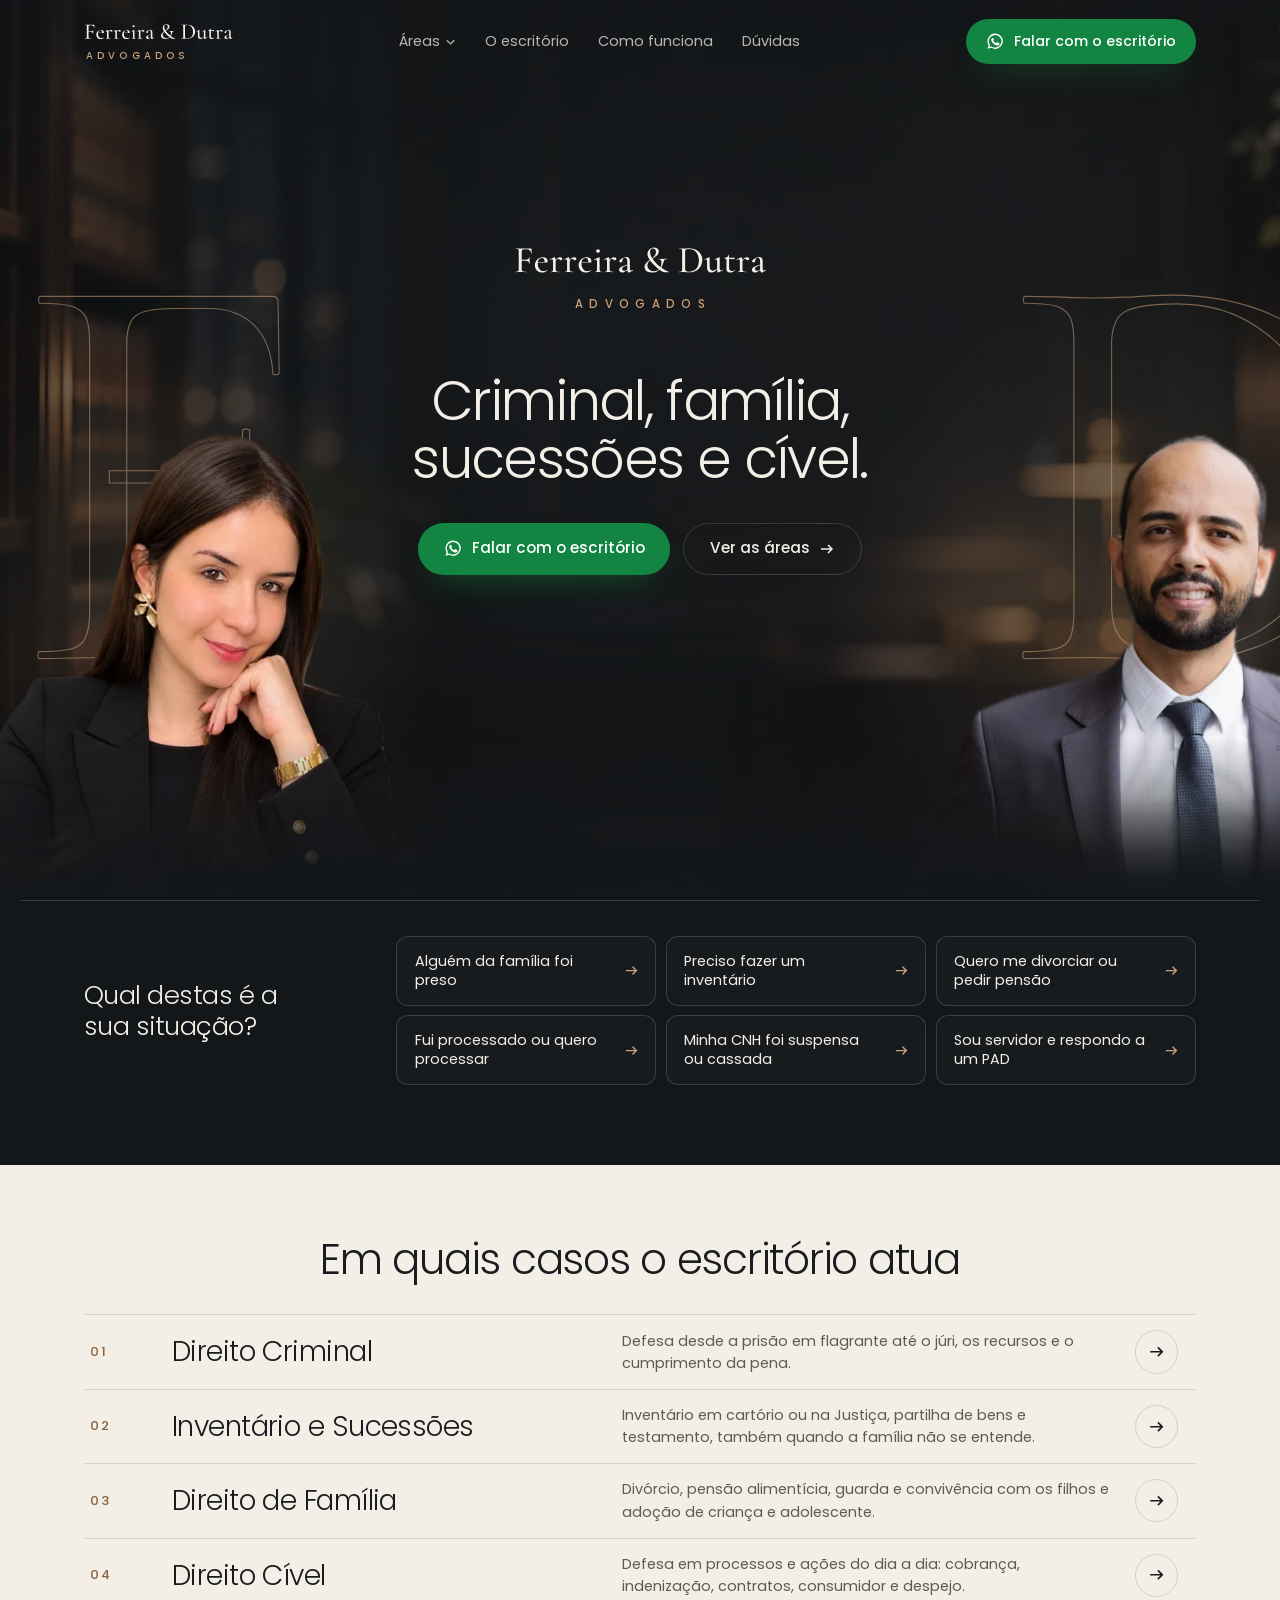
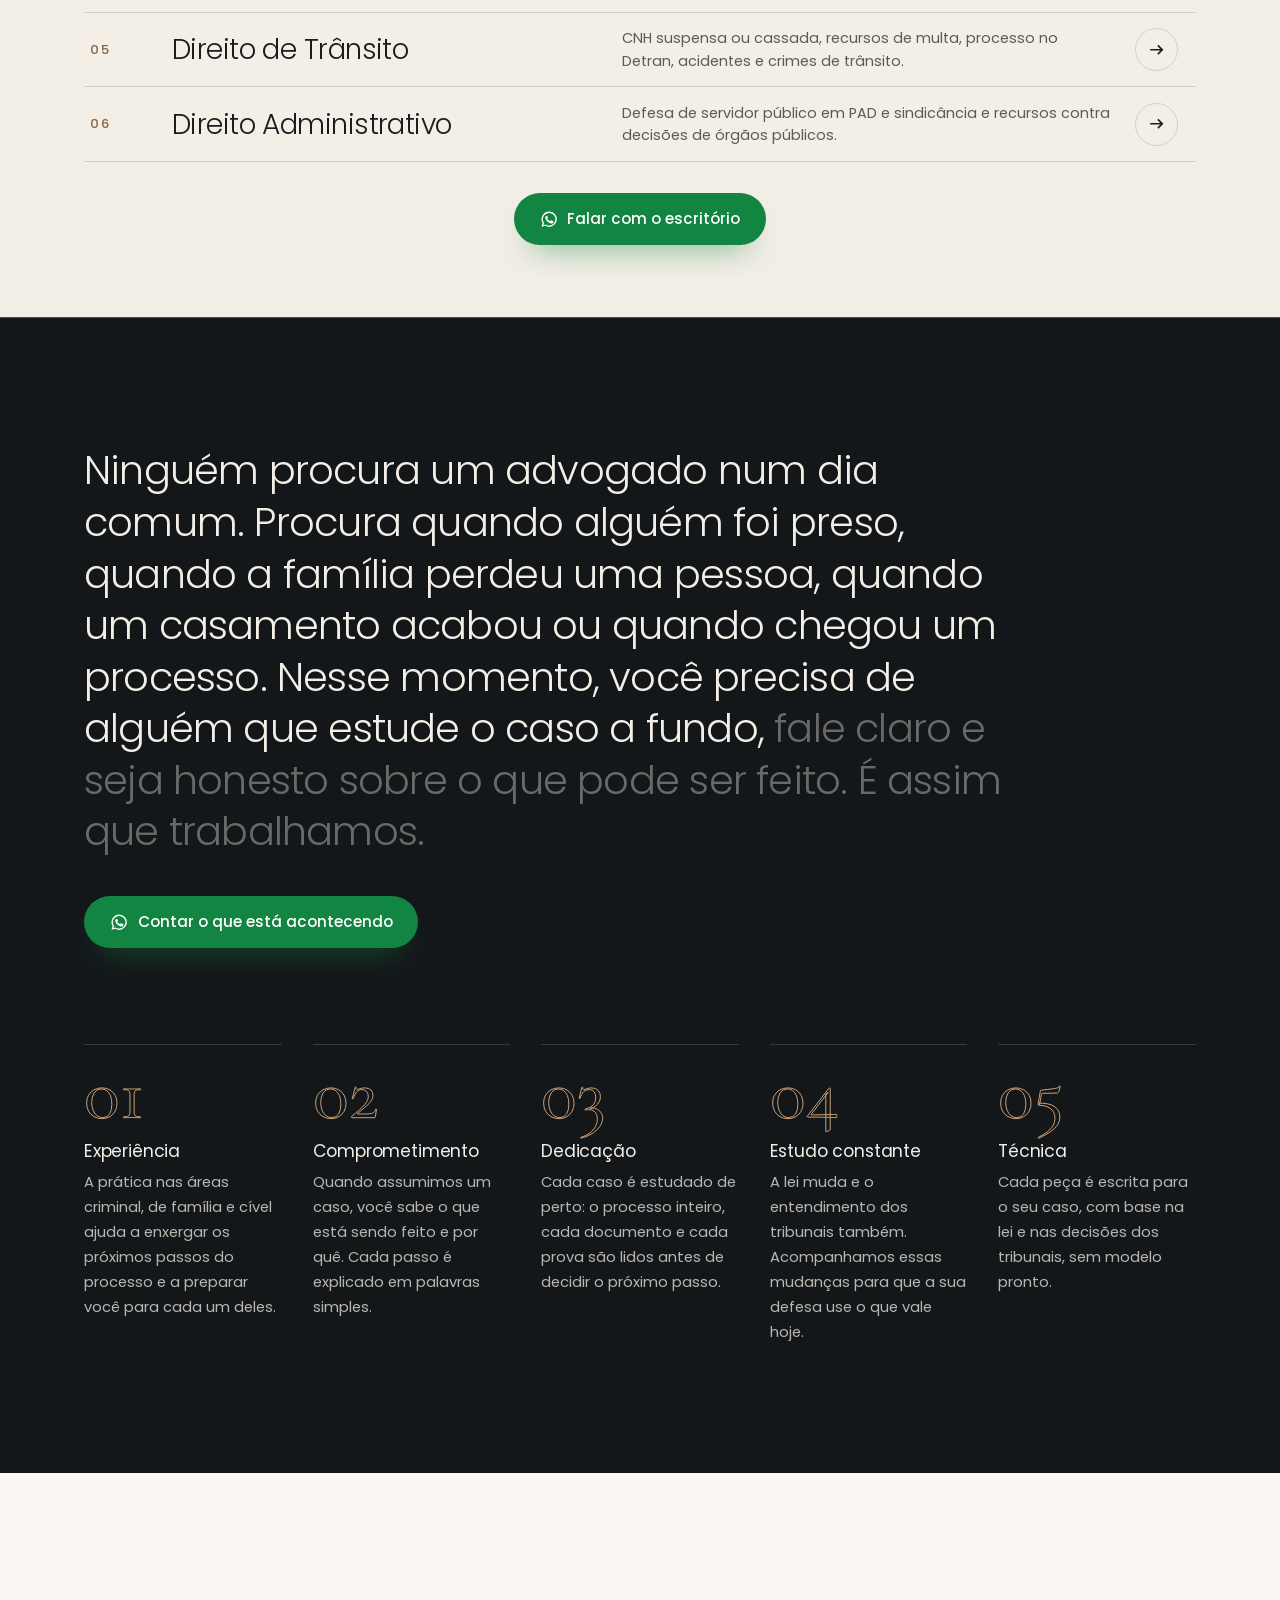
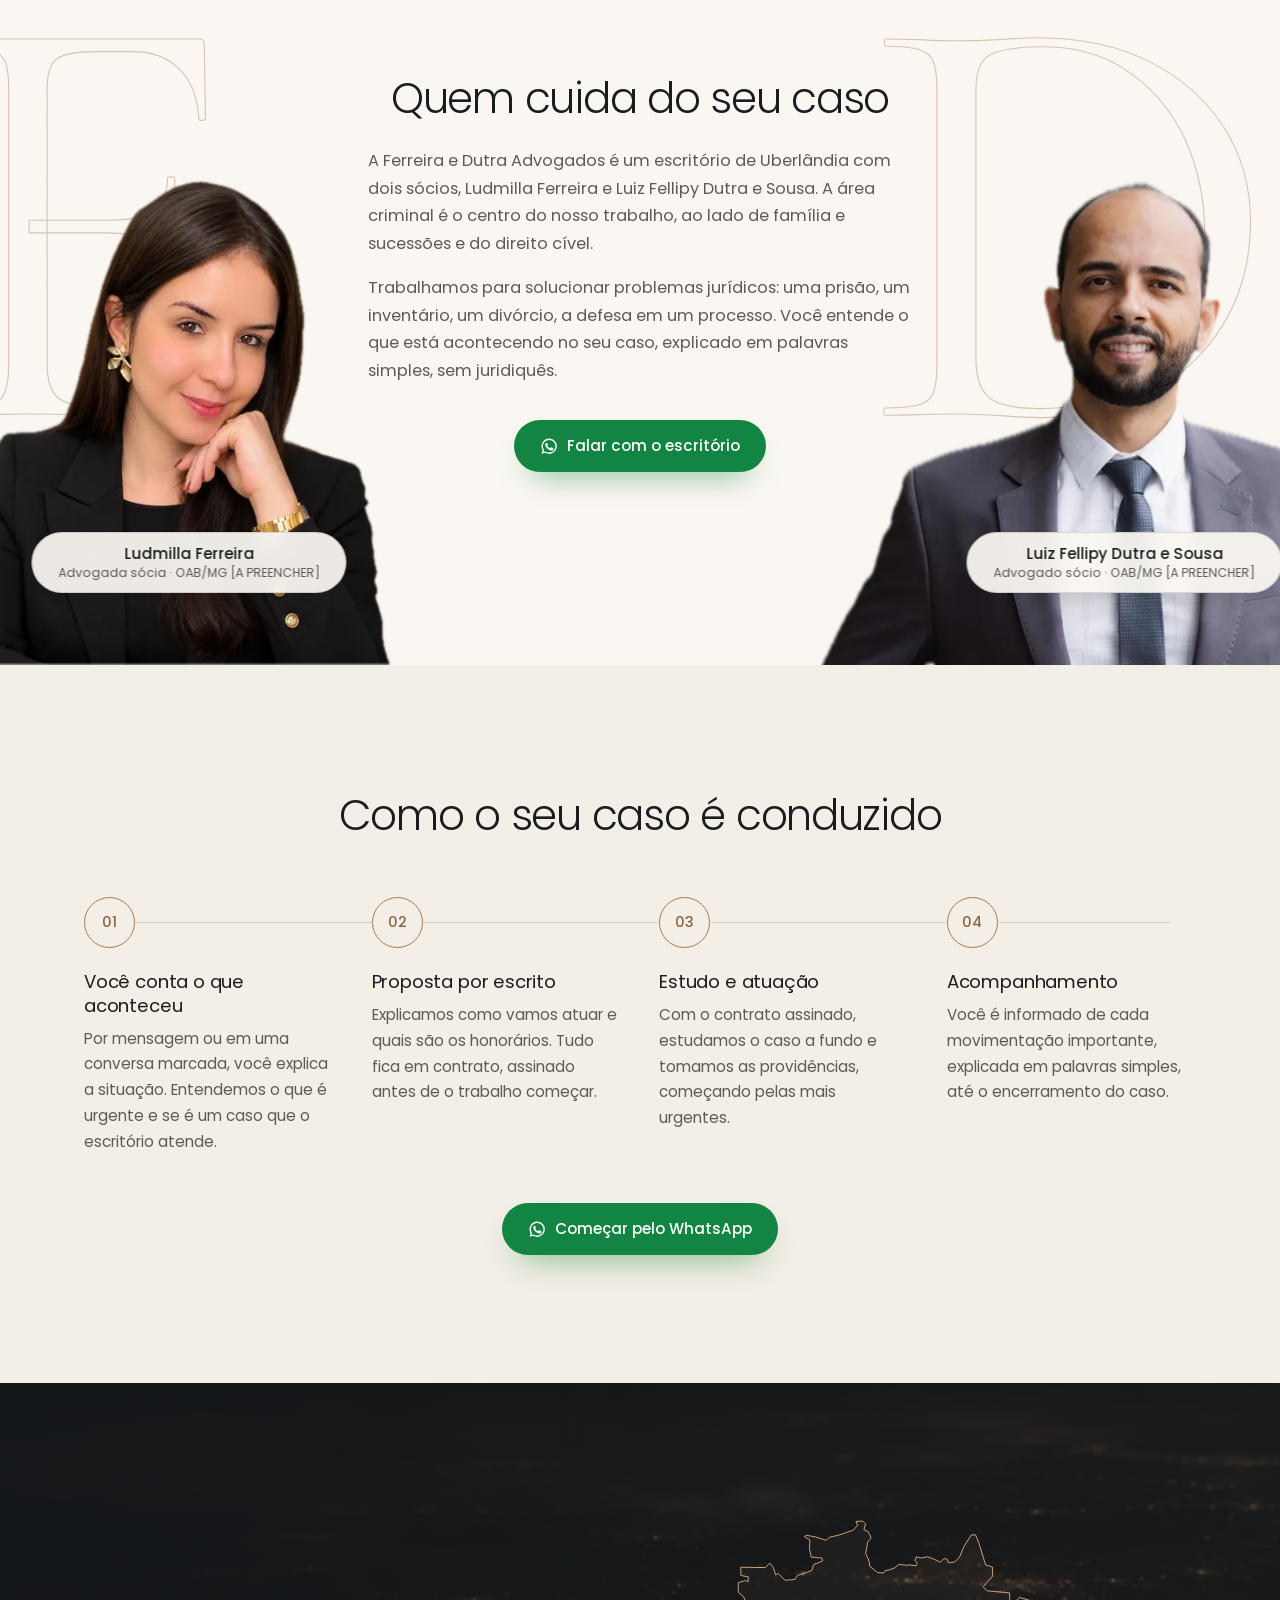
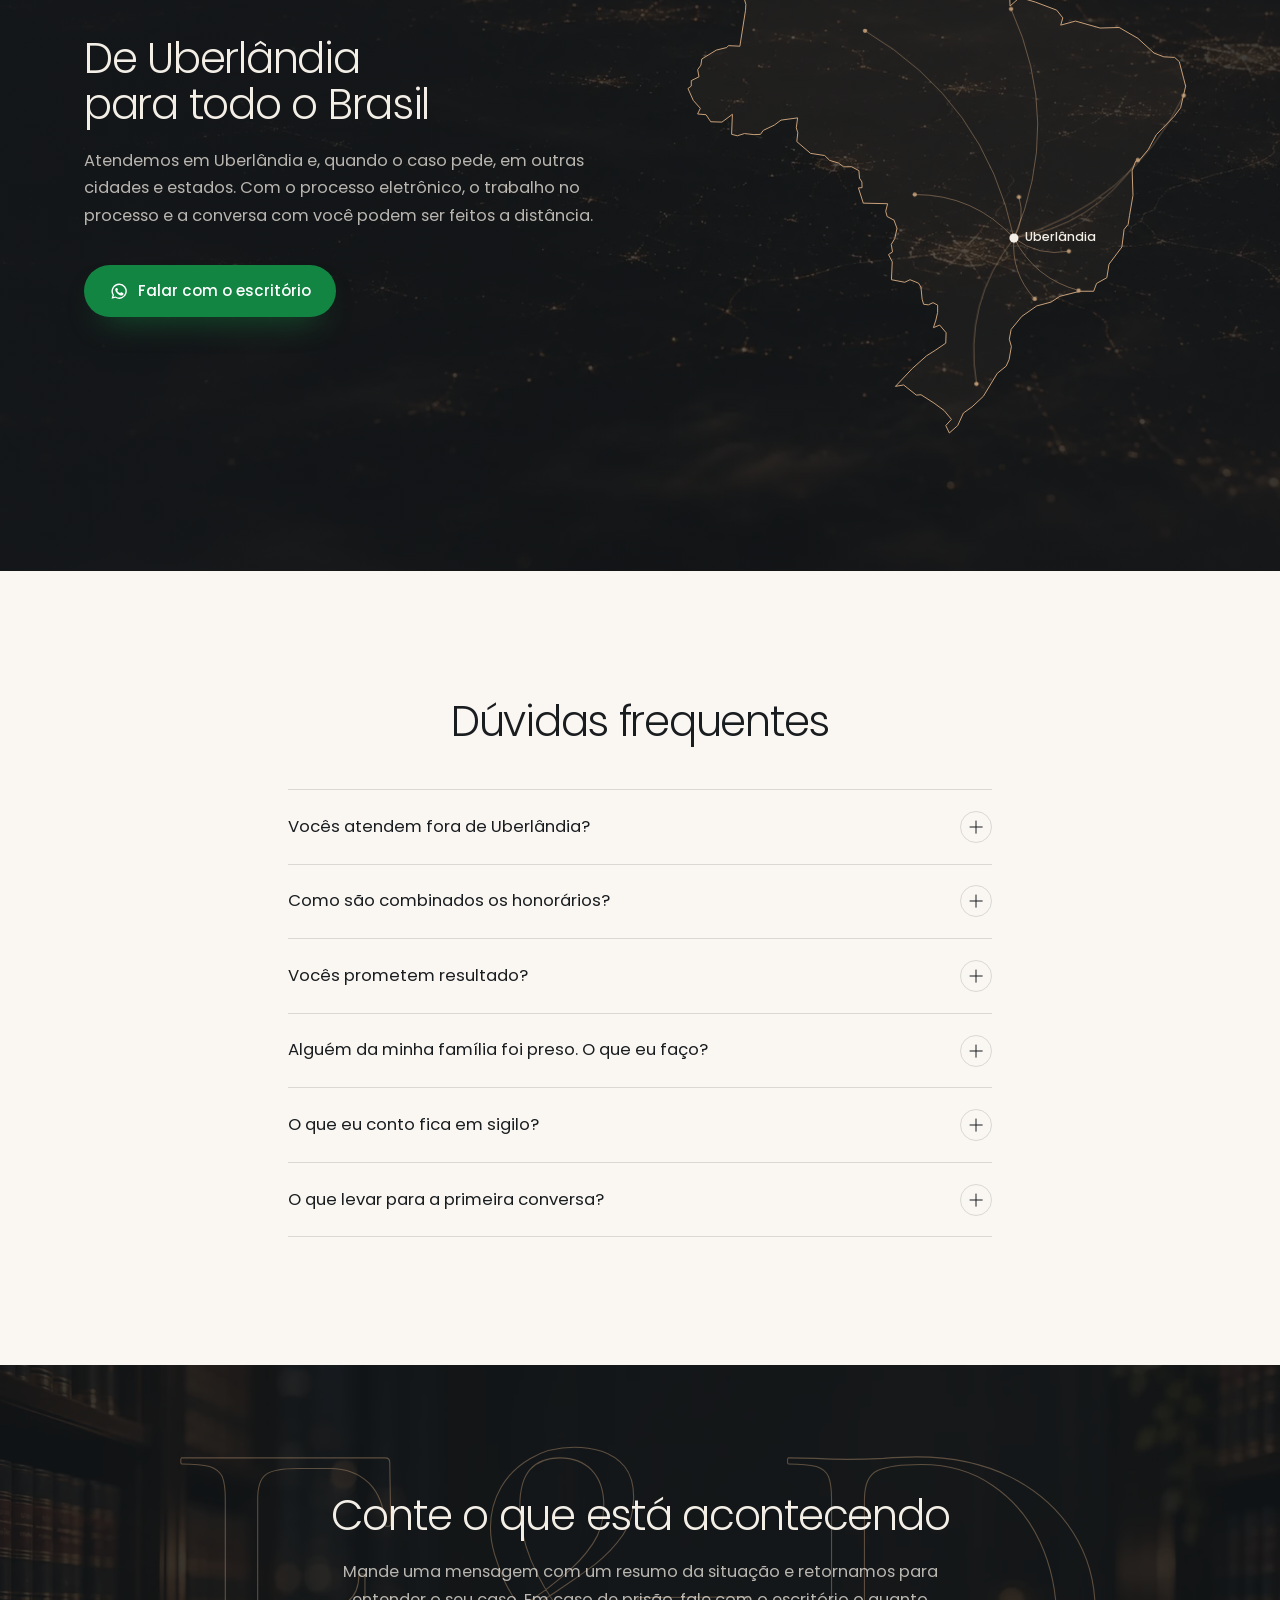
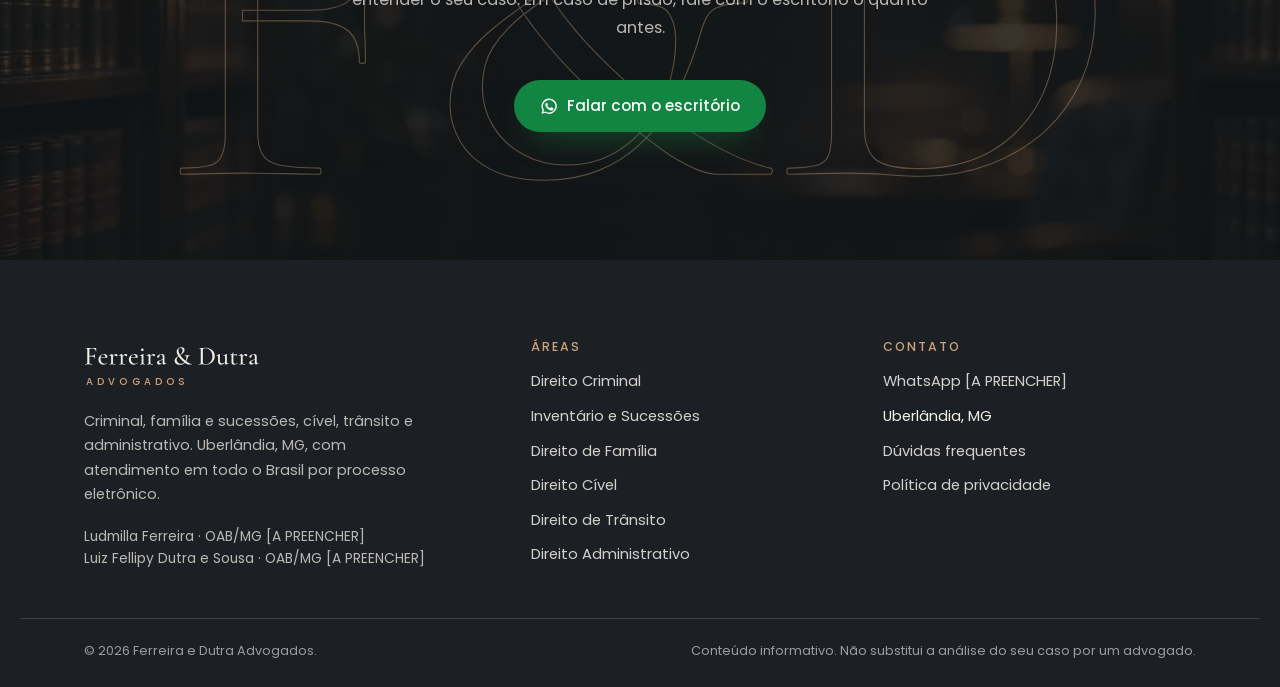
==== commit 4e3cfab6: "fix: equal-width stacked buttons on mobile and header links centered between logo and CTA Co-Authore" ====
--- a/index.html
+++ b/index.html
@@ -16,7 +16,7 @@
 <link rel="preload" href="/assets/fonts/poppins-500.woff2" as="font" type="font/woff2" crossorigin>
 <link rel="preload" as="image" imagesrcset="/assets/img/fotos/luiz-recorte-560.webp 444w, /assets/img/fotos/luiz-recorte-900.webp 714w" imagesizes="(max-width:1060px) 82vw, 44vw" fetchpriority="high">
 <script>document.documentElement.classList.add('js')</script>
-<style>@font-face{font-family:"Poppins";src:url(/assets/fonts/poppins-300.woff2) format("woff2");font-weight:300;font-display:swap}@font-face{font-family:"Poppins";src:url(/assets/fonts/poppins-400.woff2) format("woff2");font-weight:400;font-display:swap}@font-face{font-family:"Poppins";src:url(/assets/fonts/poppins-500.woff2) format("woff2");font-weight:500;font-display:swap}@font-face{font-family:"Sans Reserva";src:local("Arial");size-adjust:112.5%}:root{--grafite:#14171A;--grafite-2:#1C2024;--grafite-3:#272C31;--areia:#F3EEE6;--areia-2:#E9E1D4;--papel:#FAF7F2;--verde:#138542;--bronze:#8A6440;--bronze-2:#A67C52;--bronze-cl:#C9A27A;--tinta:#1A1D20;--muted:#5E5A54;--claro-2:rgba(243,238,230,.74);--linha:rgba(26,29,32,.14);--linha-c:rgba(243,238,230,.16);--r:18px;--maxw:1240px;--gutter:clamp(1.25rem,5vw,4rem);--sec:clamp(5rem,10vw,8.5rem);--t-hero:clamp(2.7rem,4.7vw,4.5rem);--t-h2:clamp(2rem,3.3vw,3.05rem);--ease:cubic-bezier(.22,.8,.2,1)}*,*::before,*::after{box-sizing:border-box}html{-webkit-text-size-adjust:100%;scroll-behavior:smooth;scroll-padding-top:5.5rem}body{margin:0;font:400 1.02rem/1.7 "Poppins","Sans Reserva",system-ui,sans-serif;color:var(--tinta);background:var(--papel);-webkit-font-smoothing:antialiased;overflow-x:clip}img,svg{display:block;max-width:100%}a{color:inherit;text-decoration:none}button{font:inherit;color:inherit;background:none;border:0;cursor:pointer;padding:0}h1,h2,h3,p,ul,ol,dl,dd,figure{margin:0}h1,h2{font-weight:300;line-height:1.08;letter-spacing:-.03em;text-wrap:balance}h3{font-weight:400;line-height:1.3;letter-spacing:-.01em}.wrap{width:100%;max-width:var(--maxw);margin-inline:auto;padding-inline:var(--gutter)}.sec{padding-block:var(--sec)}.escuro{background:var(--grafite);color:var(--areia)}.areia{background:var(--areia)}:focus-visible{outline:2px solid var(--bronze-2);outline-offset:3px;border-radius:6px}::selection{background:var(--bronze-cl);color:var(--grafite)}.so-leitor{position:absolute;width:1px;height:1px;overflow:hidden;clip:rect(0 0 0 0);white-space:nowrap}.ctas{display:flex;flex-wrap:wrap;gap:.8rem;align-items:center}.btn{position:relative;display:inline-flex;align-items:center;justify-content:center;gap:.6rem;min-height:3.25rem;padding:.85rem 1.6rem;border-radius:999px;font-weight:500;font-size:.95rem;line-height:1.2;white-space:nowrap;overflow:hidden;isolation:isolate;transition:transform .35s var(--ease),background-color .3s,color .3s,border-color .3s}.btn svg{width:1.15rem;height:1.15rem;flex:none}.btn--pri{background:var(--verde);color:#fff;box-shadow:0 16px 32px -18px rgba(19,133,66,.85)}.btn--pri::after{content:"";position:absolute;inset:0;z-index:-1;background:linear-gradient(110deg,transparent 30%,rgba(255,255,255,.28) 50%,transparent 70%);transform:translateX(-120%);transition:transform .9s var(--ease)}.btn--pri:hover{transform:translateY(-2px);background:#0F6F37}.btn--pri:hover::after{transform:translateX(120%)}.btn--linha{border:1px solid var(--linha);color:var(--tinta)}.btn--linha:hover{border-color:var(--tinta)}.escuro .btn--linha,.capa .btn--linha{border-color:var(--linha-c);color:var(--areia)}.escuro .btn--linha:hover,.capa .btn--linha:hover{border-color:var(--areia)}.btn--linha svg{width:1rem;height:1rem;transition:transform .35s var(--ease)}.btn--linha:hover svg{transform:translateX(3px)}.top{position:fixed;inset:0 0 auto;z-index:40;color:var(--areia);transition:background-color .4s,box-shadow .4s,backdrop-filter .4s}.top.solid{background:rgba(20,23,26,.86);backdrop-filter:blur(14px);-webkit-backdrop-filter:blur(14px);box-shadow:0 1px 0 var(--linha-c)}.top__in{display:flex;align-items:center;gap:2rem;height:5.2rem}.marca{display:flex;flex-direction:column;align-items:flex-start;gap:.15rem;flex:none}.marca__nome{height:1.7rem;width:auto;fill:currentColor}.marca span{font-size:.62rem;font-weight:500;letter-spacing:.42em;text-transform:uppercase;color:var(--bronze-cl);padding-left:.12rem}.nav{display:flex;align-items:center;gap:1.8rem;margin-left:auto;font-size:.9rem;color:var(--claro-2)}.nav>a,.nav__bt{transition:color .3s}.nav>a:hover,.nav__bt:hover{color:var(--areia)}.nav__areas{position:relative}.nav__bt{display:inline-flex;align-items:center;gap:.35rem;color:var(--claro-2)}.nav__bt svg{width:.7rem;height:.7rem;transition:transform .3s}.nav__menu{position:absolute;left:50%;top:calc(100% + .9rem);width:17rem;padding:.6rem;border-radius:14px;background:var(--grafite-2);box-shadow:0 30px 60px -20px rgba(0,0,0,.6),0 0 0 1px var(--linha-c);opacity:0;visibility:hidden;transform:translate(-50%,-6px);transition:opacity .25s,transform .25s var(--ease),visibility .25s}.nav__menu::before{content:"";position:absolute;inset:-1rem 0 auto;height:1rem}.nav__areas:hover .nav__menu,.nav__areas:focus-within .nav__menu,.nav__areas.aberto .nav__menu{opacity:1;visibility:visible;transform:translate(-50%,0)}.nav__areas:hover .nav__bt svg,.nav__areas.aberto .nav__bt svg{transform:rotate(180deg)}.nav__menu a{display:flex;justify-content:space-between;align-items:center;padding:.65rem .8rem;border-radius:9px;color:var(--areia);transition:background-color .2s}.nav__menu a:hover,.nav__menu a[aria-current]{background:var(--grafite-3)}.nav__menu a i{font-style:normal;font-size:.75rem;color:var(--bronze-cl)}.top .btn{min-height:2.8rem;padding:.65rem 1.25rem;font-size:.88rem}.menu-bt{display:none;width:2.9rem;height:2.9rem;border-radius:50%;border:1px solid var(--linha-c);place-items:center;margin-left:auto}.menu-bt i{display:block;width:1.1rem;height:1px;background:currentColor;box-shadow:0 -5px 0 currentColor,0 5px 0 currentColor;transition:box-shadow .3s,transform .3s}.menu{position:fixed;inset:0;z-index:39;background:var(--grafite);color:var(--areia);padding:6.5rem var(--gutter) 2rem;display:flex;flex-direction:column;gap:2rem;overflow-y:auto;opacity:0;visibility:hidden;transition:opacity .35s,visibility .35s}.menu.aberto{opacity:1;visibility:visible}.menu nav{display:flex;flex-direction:column}.menu nav a{display:flex;justify-content:space-between;align-items:baseline;padding:.95rem 0;border-bottom:1px solid var(--linha-c);font-size:1.35rem;font-weight:300}.menu nav a i{font-style:normal;font-size:.8rem;color:var(--bronze-cl)}.menu__extra{display:flex;flex-direction:column;gap:.4rem;font-size:.95rem;color:var(--claro-2)}.menu-aberto .menu-bt i{box-shadow:none;transform:rotate(45deg)}.menu-aberto .menu-bt i::after{content:"";display:block;width:100%;height:1px;background:currentColor;transform:rotate(90deg)}.capa{position:relative;min-height:100svh;display:flex;align-items:center;overflow:hidden;isolation:isolate;text-align:center;background:radial-gradient(70% 60% at 50% 38%,#2B3035 0%,var(--grafite) 70%);color:var(--areia)}.capa::after{content:"";position:absolute;inset:auto 0 0;height:18%;z-index:1;background:linear-gradient(0deg,var(--grafite) 0%,rgba(20,23,26,0));pointer-events:none}.capa__fundo{position:absolute;inset:0;z-index:-1}.capa__fundo img{width:100%;height:100%;object-fit:cover;opacity:.62}.capa__fundo::after{content:"";position:absolute;inset:0;background:radial-gradient(52% 58% at 50% 42%,rgba(20,23,26,.72) 0%,rgba(20,23,26,.38) 100%),linear-gradient(180deg,rgba(20,23,26,.55) 0%,rgba(20,23,26,0) 30%)}.capa__palco{position:absolute;inset:0;z-index:0}.lado{position:absolute;bottom:0;height:min(52svh,32rem);display:flex;align-items:flex-end}.lado--l{right:calc(50% + 14.5rem)}.lado--r{left:calc(50% + 14.5rem)}.lado__foto{position:relative;z-index:2;height:100%;width:auto;max-width:none;-webkit-mask-image:linear-gradient(0deg,transparent 0,#000 22%);mask-image:linear-gradient(0deg,transparent 0,#000 22%)}.lado__luz{position:absolute;z-index:1;left:50%;top:38%;width:115%;aspect-ratio:1;transform:translate(-50%,-50%);border-radius:50%;background:radial-gradient(closest-side,rgba(201,162,122,.17),rgba(201,162,122,0))}.letra{position:absolute;z-index:0;height:150%;width:auto;top:-66%;overflow:visible}.lado--l .letra{left:50%;transform:translateX(-58%)}.lado--r .letra{left:50%;transform:translateX(-42%)}.letra path{fill:none;stroke:var(--bronze-cl);stroke-width:1.1px;vector-effect:non-scaling-stroke;opacity:.55;stroke-dasharray:1;stroke-dashoffset:1;animation:traco 3.4s var(--ease) .2s forwards}.lado--r .letra path{animation-delay:.5s}@keyframes traco{to{stroke-dashoffset:0}}.capa__txt{position:relative;z-index:3;max-width:calc(40rem + 2 * var(--gutter));margin-inline:auto;padding-block:6.5rem 12rem}.capa__marca{display:flex;flex-direction:column;align-items:center;gap:.7rem;margin-bottom:3.6rem}.capa__nome{height:clamp(2.3rem,3.6vw,3.3rem);width:auto;fill:var(--areia)}.capa__marca span{text-transform:uppercase;font-size:.72rem;font-weight:500;letter-spacing:.55em;padding-left:.55em;color:var(--bronze-cl)}.capa h1{font-size:clamp(2.6rem,4.3vw,4.3rem);line-height:1.05}.capa__txt>p{margin:1.3rem auto 0;font-size:clamp(1.02rem,1.2vw,1.14rem);color:var(--claro-2);max-width:30rem}.capa .ctas{margin-top:2.2rem;justify-content:center}.capa--area{min-height:94svh}.capa--area .capa__txt{max-width:calc(42rem + 2 * var(--gutter));padding-top:9rem}.capa--area h1{font-size:clamp(2.2rem,3.4vw,3.1rem)}.home .top:not(.solid) .marca{opacity:0;pointer-events:none}.top .marca{transition:opacity .4s}.seletor{background:var(--grafite);color:var(--areia);padding-block:0 clamp(3.5rem,7vw,5rem)}.seletor__in{display:grid;grid-template-columns:minmax(0,.7fr) minmax(0,2fr);gap:2rem;align-items:center;padding-top:2.2rem;border-top:1px solid var(--linha-c)}.seletor__h{font-size:clamp(1.3rem,2vw,1.7rem);font-weight:300;letter-spacing:-.02em;line-height:1.2}.seletor__grade{display:grid;grid-template-columns:repeat(3,1fr);gap:.6rem}.seletor a{display:flex;align-items:center;justify-content:space-between;gap:.8rem;padding:.9rem 1rem .9rem 1.1rem;border-radius:12px;border:1px solid var(--linha-c);font-size:.9rem;line-height:1.35;text-align:left;background:rgba(255,255,255,.02);transition:border-color .3s,background-color .3s}.seletor a svg{width:.95rem;height:.95rem;flex:none;color:var(--bronze-cl);transition:transform .35s var(--ease)}.seletor a:hover{border-color:var(--bronze-cl);background:rgba(201,162,122,.08)}.seletor a:hover svg{transform:translateX(3px)}.com-fundo,.final{position:relative;isolation:isolate;overflow:hidden}.sec__fundo{position:absolute;inset:0;z-index:-2}.sec__fundo img{width:100%;height:100%;object-fit:cover}.sec__fundo::after{content:"";position:absolute;inset:0;background:rgba(20,23,26,.8)}.manifesto-sec{clip-path:inset(0)}.sec__fundo--fixo{position:fixed}.manifesto-sec .sec__fundo::after{background:linear-gradient(180deg,rgba(20,23,26,.86) 0%,rgba(20,23,26,.7) 45%,rgba(20,23,26,.9) 100%)}.alcance-sec .sec__fundo::after{background:linear-gradient(90deg,rgba(20,23,26,.94) 0%,rgba(20,23,26,.7) 55%,rgba(20,23,26,.82) 100%)}.final .sec__fundo::after{background:rgba(20,23,26,.84)}.letreiro{position:absolute;overflow:visible;pointer-events:none}.letreiro path{fill:none;stroke:var(--bronze-cl);stroke-width:1.1px;vector-effect:non-scaling-stroke;opacity:.4;stroke-dasharray:1;stroke-dashoffset:1}.indice-cab{display:flex;justify-content:space-between;align-items:end;gap:2rem;margin-bottom:clamp(2.4rem,5vw,3.6rem)}.indice-cab h2{font-size:var(--t-h2);max-width:34rem}.indice{margin:0;padding:0;list-style:none;border-top:1px solid var(--linha)}.indice a{position:relative;display:grid;grid-template-columns:3.6rem minmax(0,1fr) minmax(0,1.15fr) 3.4rem;align-items:center;gap:1.5rem;padding:1.7rem .4rem;border-bottom:1px solid var(--linha);isolation:isolate}.indice a::before{content:"";position:absolute;inset:0;z-index:-1;background:var(--grafite);transform:scaleY(0);transform-origin:bottom;transition:transform .55s var(--ease)}.indice__n{font-size:.82rem;font-weight:500;letter-spacing:.12em;color:var(--bronze);transition:color .4s}.indice__nome{font-size:clamp(1.6rem,2.7vw,2.4rem);font-weight:300;letter-spacing:-.02em;line-height:1.1;transition:color .4s,transform .55s var(--ease)}.indice__txt{color:var(--muted);font-size:.96rem;transition:color .4s}.indice__seta{width:3.2rem;height:3.2rem;border-radius:50%;border:1px solid var(--linha);display:grid;place-items:center;transition:border-color .4s,background-color .4s,color .4s,transform .55s var(--ease)}.indice__seta svg{width:1.1rem;height:1.1rem}.indice a:hover::before,.indice a:focus-visible::before{transform:scaleY(1);transform-origin:top}.indice a:hover .indice__nome{color:var(--areia);transform:translateX(.6rem)}.indice a:hover .indice__txt{color:var(--claro-2)}.indice a:hover .indice__n{color:var(--bronze-cl)}.indice a:hover .indice__seta{border-color:var(--bronze-cl);background:var(--bronze-cl);color:var(--grafite);transform:rotate(-45deg)}.manifesto{font-size:clamp(1.6rem,3.1vw,2.75rem);font-weight:300;line-height:1.3;letter-spacing:-.02em;max-width:58rem}.manifesto span{opacity:.38;transition:opacity .45s}.manifesto span.on{opacity:1}.manifesto-sec .ctas{margin-top:2.4rem}.difs{display:grid;grid-template-columns:repeat(5,1fr);gap:clamp(1rem,2.4vw,2rem);margin:clamp(4rem,8vw,6rem) 0 0;padding:0;list-style:none}.dif{padding-top:1.4rem;border-top:1px solid var(--linha-c)}.dif svg{height:3.2rem;width:auto;margin-bottom:1.3rem;overflow:visible}.dif svg path{fill:none;stroke:var(--bronze-cl);stroke-width:1px;vector-effect:non-scaling-stroke;stroke-dasharray:1;stroke-dashoffset:1}.dif.in svg path{animation:traco 2.2s var(--ease) forwards}.dif h3{font-size:1.08rem;color:var(--areia)}.dif p{margin-top:.5rem;font-size:.92rem;color:var(--claro-2)}.equipe{position:relative;overflow:hidden;isolation:isolate;min-height:min(88svh,50rem);display:flex;align-items:center;background:var(--papel);padding-block:clamp(4.5rem,9svh,6rem) clamp(3.5rem,8svh,5.5rem)}.equipe__txt{position:relative;z-index:2;text-align:center;max-width:calc(36rem + 2 * var(--gutter))}.equipe h2{font-size:var(--t-h2);white-space:nowrap}.equipe__p{text-align:left;max-width:34rem;margin:1.6rem auto 0;color:var(--muted)}.equipe__p p+p{margin-top:1rem}.equipe .ctas{justify-content:center;margin-top:2.2rem}.equipe__palco{position:absolute;inset:0;z-index:1;pointer-events:none}.eq{position:absolute;bottom:0;margin:0;height:min(54svh,31rem);display:flex;align-items:flex-end}.eq--l{right:calc(50% + 15.5rem)}.eq--r{left:calc(50% + 10rem)}.eq--r .letra{left:4rem}.eq__foto{position:relative;z-index:1;height:100%;width:auto;max-width:none}.eq .letra path{stroke:var(--bronze-2);opacity:.42;animation:none}.equipe.in .eq .letra path{animation:traco 3.2s var(--ease) .2s forwards}.eq__nome{position:absolute;z-index:2;left:50%;bottom:clamp(3.2rem,8svh,4.6rem);transform:translateX(-50%);display:flex;flex-direction:column;align-items:center;padding:.7rem 1.6rem;border-radius:999px;background:rgba(250,247,242,.94);border:1px solid var(--linha);box-shadow:0 18px 36px -20px rgba(26,29,32,.45);-webkit-backdrop-filter:blur(8px);backdrop-filter:blur(8px);text-align:center;white-space:nowrap;line-height:1.35}.eq__nome b{font-weight:500;font-size:.95rem;color:var(--tinta)}.eq__nome span{font-size:.76rem;color:var(--muted)}.eq--l .eq__nome{left:56%}.eq--r .eq__nome{left:52%}.cab-centro{font-size:var(--t-h2);text-align:center;margin:0 auto clamp(2.4rem,5vw,3.6rem)}.fim-centro{justify-content:center;margin-top:clamp(2.2rem,4vw,3rem)}@media (min-width:861px){.cab-centro{white-space:nowrap}}.areas-sec{padding-block:clamp(3.5rem,8svh,5.5rem)}.areas-sec .cab-centro{margin-bottom:clamp(1.6rem,3.5svh,2.4rem)}.areas-sec .indice a{padding:clamp(.7rem,1.6svh,1.05rem) .4rem}.areas-sec .indice__nome{font-size:clamp(1.4rem,2.2vw,1.95rem)}.areas-sec .indice__txt{font-size:.9rem;line-height:1.55}.areas-sec .indice__seta{width:2.7rem;height:2.7rem}.areas-sec .fim-centro{margin-top:clamp(1.6rem,3.5svh,2.4rem)}.passos-cab{display:flex;justify-content:space-between;align-items:end;gap:2rem;margin-bottom:clamp(2.8rem,6vw,4rem)}.passos-cab h2{font-size:var(--t-h2);max-width:32rem}.passos{position:relative;display:grid;grid-template-columns:repeat(4,1fr);gap:clamp(1.2rem,3vw,2.4rem);margin:0;padding:0;list-style:none}.passos::before,.passos__linha{content:"";position:absolute;left:1.6rem;right:1.6rem;top:1.6rem;height:1px;background:var(--linha)}.passos__linha{background:var(--bronze-2);transform:scaleX(var(--p,0));transform-origin:left;transition:transform .15s linear}.escuro .passos::before{background:var(--linha-c)}.escuro .passos__linha{background:var(--bronze-cl)}.passo b{position:relative;display:grid;place-items:center;width:3.2rem;height:3.2rem;border-radius:50%;background:var(--papel);border:1px solid var(--bronze-2);color:var(--bronze);font-weight:500;font-size:.9rem;margin-bottom:1.4rem}.areia .passo b{background:var(--areia)}.escuro .passo b{background:var(--grafite);border-color:var(--bronze-cl);color:var(--bronze-cl)}.passo h3{font-size:1.14rem}.passo p{margin-top:.5rem;color:var(--muted);font-size:.95rem}.escuro .passo p{color:var(--claro-2)}.alcance{display:grid;grid-template-columns:minmax(0,1fr) minmax(0,1fr);gap:clamp(2rem,6vw,5rem);align-items:center}.alcance h2{font-size:var(--t-h2)}.alcance p{margin-top:1.2rem;color:var(--claro-2)}.alcance .ctas{margin-top:2.2rem}.mapa{width:100%;max-width:34rem;margin-inline:auto;overflow:visible}.mapa__pais{fill:rgba(201,162,122,.05);stroke:var(--bronze-cl);stroke-width:1.2;stroke-linejoin:round;stroke-dasharray:1;stroke-dashoffset:1}.mapa__arco{fill:none;stroke:var(--bronze-cl);stroke-width:1;opacity:.55;stroke-dasharray:1;stroke-dashoffset:1}.mapa__cap{fill:var(--bronze-cl);opacity:0}.mapa__udi{fill:var(--areia)}.mapa__onda{fill:none;stroke:var(--areia);stroke-width:1;transform-box:fill-box;transform-origin:center;opacity:0}.mapa__nome{font:500 15px "Poppins","Sans Reserva",sans-serif;fill:var(--areia)}.mapa.ver .mapa__pais{animation:traco 2.6s var(--ease) forwards}.mapa.ver .mapa__arco{animation:traco 1.4s var(--ease) var(--d) forwards}.mapa.ver .mapa__cap{animation:aparece .5s var(--ease) var(--d) forwards}.mapa.ver .mapa__onda{animation:onda 2.8s ease-out 1s infinite}.mapa.ver .mapa__onda--2{animation-delay:2.4s}@keyframes aparece{to{opacity:.9}}@keyframes onda{0%{opacity:.7;transform:scale(1)}100%{opacity:0;transform:scale(4.2)}}.sit{display:grid;grid-template-columns:minmax(0,.8fr) minmax(0,1.2fr);gap:clamp(2rem,6vw,5rem);align-items:start}.sit__cab{position:sticky;top:7.5rem;display:flex;flex-direction:column;align-items:flex-start;gap:1.8rem}.sit__cab h2{font-size:var(--t-h2)}.cartoes{display:flex;flex-direction:column;gap:1.1rem;margin:0;padding:0;list-style:none}.cartao{position:sticky;top:calc(7.5rem + var(--i) * .9rem);display:grid;grid-template-columns:auto 1fr;gap:.4rem 1.5rem;padding:clamp(1.5rem,3vw,2.2rem);border-radius:var(--r);background:var(--papel);border:1px solid var(--linha);box-shadow:0 -16px 40px -30px rgba(26,29,32,.35)}.cartao svg{grid-row:span 2;height:2.6rem;width:auto;overflow:visible}.cartao svg path{fill:none;stroke:var(--bronze-2);stroke-width:1px;vector-effect:non-scaling-stroke}.cartao h3{font-size:clamp(1.1rem,1.6vw,1.3rem);align-self:end}.cartao p{color:var(--muted);font-size:.96rem}.docs{display:grid;grid-template-columns:minmax(0,.8fr) minmax(0,1.2fr);gap:clamp(2rem,6vw,5rem);align-items:start}.docs h2{font-size:var(--t-h2)}.docs .ctas{margin-top:2rem}.docs__lista{display:grid;grid-template-columns:1fr 1fr;column-gap:2rem;margin:0;padding:0;list-style:none;border-top:1px solid var(--linha);counter-reset:d}.docs__lista li{display:grid;grid-template-columns:2.4rem 1fr;padding:1.05rem 0;border-bottom:1px solid var(--linha);counter-increment:d;font-size:.98rem}.docs__lista li::before{content:counter(d,decimal-leading-zero);font-size:.78rem;font-weight:500;letter-spacing:.1em;color:var(--bronze);padding-top:.2rem}.faq{max-width:52rem;margin-inline:auto}.faq .cab-centro{margin-bottom:clamp(1.8rem,4vw,2.8rem)}.faq__item{border-bottom:1px solid var(--linha)}.faq__item:first-child{border-top:1px solid var(--linha)}.faq__item summary{display:flex;justify-content:space-between;align-items:center;gap:1rem;padding:1.3rem 0;cursor:pointer;list-style:none;font-size:1.04rem}.faq__item summary::-webkit-details-marker{display:none}.faq__item summary i{position:relative;flex:none;width:2rem;height:2rem;border-radius:50%;border:1px solid var(--linha);transition:transform .4s var(--ease),background-color .3s,border-color .3s}.faq__item summary i::before,.faq__item summary i::after{content:"";position:absolute;left:50%;top:50%;width:.8rem;height:1px;background:currentColor;transform:translate(-50%,-50%)}.faq__item summary i::after{transform:translate(-50%,-50%) rotate(90deg)}.faq__item[open] summary i{transform:rotate(45deg);background:var(--bronze);border-color:var(--bronze);color:#fff}.faq__item p{padding:0 3rem 1.4rem 0;color:var(--muted)}.final{position:relative;overflow:hidden;isolation:isolate;text-align:center}.final .letreiro{left:50%;top:50%;width:min(92vw,60rem);height:auto;transform:translate(-50%,-50%);z-index:-1}.final.in .letreiro path{animation:traco 3.2s var(--ease) forwards}.final h2{font-size:var(--t-h2);max-width:44rem;margin-inline:auto}.final p{margin:1.2rem auto 0;max-width:38rem;color:var(--claro-2)}.final .ctas{justify-content:center;margin-top:2.4rem}.outras{margin-top:clamp(4rem,8vw,6rem);padding-top:2rem;border-top:1px solid var(--linha-c);text-align:left}.outras h2{font-size:1.15rem;font-weight:400;letter-spacing:0;margin:0 0 1.2rem;max-width:none}.outras__lista{display:grid;grid-template-columns:repeat(5,1fr);gap:.7rem}.outras__lista a{display:flex;justify-content:space-between;align-items:center;gap:.6rem;padding:1rem 1.1rem;border-radius:12px;border:1px solid var(--linha-c);font-size:.92rem;transition:border-color .3s,background-color .3s}.outras__lista a:hover{border-color:var(--bronze-cl);background:rgba(201,162,122,.08)}.outras__lista svg{width:.95rem;height:.95rem;color:var(--bronze-cl);flex:none}.rod{background:var(--grafite-2);color:var(--areia);padding-block:clamp(3.5rem,7vw,5rem) 1.6rem}.rod__in{display:grid;grid-template-columns:1.3fr 1fr 1fr;gap:2.5rem}.rod .marca__nome{height:2rem}.rod__marca p{margin-top:1.1rem;font-size:.9rem;color:var(--claro-2);max-width:22rem}.rod__marca ul{margin:1.2rem 0 0;padding:0;list-style:none;font-size:.86rem;color:var(--claro-2);line-height:1.6}.rod__col h2{font-size:.78rem;font-weight:500;letter-spacing:.16em;text-transform:uppercase;color:var(--bronze-cl);margin-bottom:1rem}.rod__col ul{margin:0;padding:0;list-style:none;display:flex;flex-direction:column;gap:.6rem;font-size:.92rem}.rod__col a{color:rgba(243,238,230,.85);transition:color .3s}.rod__col a:hover{color:var(--bronze-cl)}.rod__fim{margin-top:3rem;padding-top:1.3rem;border-top:1px solid var(--linha-c);font-size:.8rem;color:rgba(243,238,230,.6);display:flex;justify-content:space-between;gap:1rem;flex-wrap:wrap}.zap{position:fixed;right:1.1rem;bottom:1.1rem;z-index:50;display:grid;place-items:center;width:3.6rem;height:3.6rem;border-radius:50%;background:#1FAF5A;color:#fff;box-shadow:0 16px 34px -14px rgba(0,0,0,.45);transition:transform .35s var(--ease)}.zap svg{width:1.9rem;height:1.9rem}.zap:hover{transform:translateY(-2px)}.js .zap{opacity:0;transform:translateY(12px);pointer-events:none;transition:opacity .4s var(--ease),transform .4s var(--ease)}.js .zap.ver{opacity:1;transform:none;pointer-events:auto}.texto-pag{padding-top:9rem}.texto{max-width:46rem}.texto h1{font-size:var(--t-h2)}.texto h2{font-size:1.35rem;margin:2.2rem 0 .6rem;font-weight:400;letter-spacing:-.01em}.texto p{color:var(--muted)}.obrigado{min-height:100svh;display:grid;place-items:center;text-align:center;padding:2rem;background:var(--grafite);color:var(--areia)}.obrigado .marca__nome{height:2.2rem;margin:0 auto}.obrigado h1{margin-top:2rem;font-size:clamp(1.8rem,4vw,2.8rem)}.obrigado p{margin-top:.8rem;color:var(--claro-2)}.gira{width:2.6rem;height:2.6rem;margin:2rem auto;border-radius:50%;border:1.5px solid var(--linha-c);border-top-color:var(--bronze-cl);animation:gira 1s linear infinite}@keyframes gira{to{transform:rotate(360deg)}}.obrigado .ctas{justify-content:center}.js .rv{opacity:0;transform:translate3d(0,26px,0);transition:opacity .9s var(--ease),transform 1.1s var(--ease)}.js .rv.in{opacity:1;transform:none}.js .rv[data-d="1"]{transition-delay:.08s}.js .rv[data-d="2"]{transition-delay:.16s}.js .rv[data-d="3"]{transition-delay:.24s}.js .rv[data-d="4"]{transition-delay:.32s}@media (max-width:1060px){.nav,.top .btn{display:none}.menu-bt{display:grid}.difs{grid-template-columns:repeat(3,1fr);row-gap:2.6rem}.capa{flex-direction:column;align-items:stretch;min-height:0}.capa__txt{order:-1;padding-block:7rem 0;max-width:calc(34rem + 2 * var(--gutter))}.capa__palco{position:relative;inset:auto;height:min(64vw,25rem);margin-top:3.5rem}.lado{height:100%}.lado--l{right:46%}.lado--r{left:46%;z-index:1}.letra{height:125%;top:-32%}.seletor__grade{grid-template-columns:1fr 1fr}.equipe{flex-direction:column;align-items:stretch;min-height:0;padding-bottom:0}.sec__fundo--fixo{position:absolute}.manifesto-sec{clip-path:none}.alcance-sec .sec__fundo::after{background:linear-gradient(180deg,rgba(20,23,26,.9) 0%,rgba(20,23,26,.72) 60%,rgba(20,23,26,.86) 100%)}.equipe__palco{position:relative;inset:auto;height:min(68vw,26rem);margin-top:3rem}.eq{height:100%}.eq--l{right:47%}.eq--r{left:45%}.eq--r .letra{left:0}.outras__lista{grid-template-columns:repeat(3,1fr)}}@media (max-width:860px){.alcance,.sit,.docs{grid-template-columns:1fr}.sit__cab{position:relative;top:0}.indice a{grid-template-columns:2.6rem minmax(0,1fr) 3rem;row-gap:.3rem}.indice__txt{grid-column:2;grid-row:2}.indice__seta{grid-row:1 / span 2;grid-column:3}.passos{grid-template-columns:1fr 1fr;row-gap:2.6rem}.passos::before,.passos__linha{display:none}.rod__in{grid-template-columns:1fr 1fr}.rod__marca{grid-column:1 / -1}}@media (max-width:760px){.top__in{height:4.6rem}.marca__nome{height:1.45rem}.seletor__in{grid-template-columns:1fr;text-align:center}.seletor__grade{grid-template-columns:1fr}.ctas{justify-content:center}.indice-cab,.passos-cab{flex-direction:column;align-items:center;text-align:center}.alcance__txt,.sit__cab,.docs__cab,.manifesto-sec .wrap{text-align:center;align-items:center}.equipe h2{white-space:normal}.equipe__p{text-align:center}.eq__nome{bottom:.9rem;padding:.5rem 1rem;white-space:normal;width:max-content;max-width:44vw}.eq__nome b{font-size:.76rem;line-height:1.25}.eq__nome span{display:none}.eq--r .eq__nome{left:30%}.manifesto{margin-inline:auto}.difs{grid-template-columns:1fr 1fr;text-align:center}.dif svg{margin-inline:auto}.dif:last-child{grid-column:1 / -1}.passos{grid-template-columns:1fr;text-align:center}.passo b{margin-inline:auto}.indice a{padding:1.3rem .2rem;gap:1rem}.indice__nome{font-size:1.5rem}.indice__seta{width:2.6rem;height:2.6rem}.cartao{grid-template-columns:1fr;text-align:center;top:calc(5.8rem + var(--i) * .7rem)}.cartao svg{grid-row:auto;margin:0 auto .6rem}.docs__lista{grid-template-columns:1fr;text-align:left}.faq__item p{padding-right:0}.outras__lista{grid-template-columns:1fr 1fr}.rod__in{grid-template-columns:1fr;text-align:center}.rod .marca{align-items:center}.rod__marca p,.rod__marca ul{margin-inline:auto}.rod__fim{justify-content:center;text-align:center}.btn{padding-inline:1.3rem}}@media (max-width:359px){.btn{white-space:normal}}@media (prefers-reduced-motion:reduce){*,*::before,*::after{animation-duration:.01ms!important;animation-iteration-count:1!important;transition-duration:.01ms!important}.js .rv{opacity:1;transform:none}.manifesto span{opacity:1}}</style>
+<style>@font-face{font-family:"Poppins";src:url(/assets/fonts/poppins-300.woff2) format("woff2");font-weight:300;font-display:swap}@font-face{font-family:"Poppins";src:url(/assets/fonts/poppins-400.woff2) format("woff2");font-weight:400;font-display:swap}@font-face{font-family:"Poppins";src:url(/assets/fonts/poppins-500.woff2) format("woff2");font-weight:500;font-display:swap}@font-face{font-family:"Sans Reserva";src:local("Arial");size-adjust:112.5%}:root{--grafite:#14171A;--grafite-2:#1C2024;--grafite-3:#272C31;--areia:#F3EEE6;--areia-2:#E9E1D4;--papel:#FAF7F2;--verde:#138542;--bronze:#8A6440;--bronze-2:#A67C52;--bronze-cl:#C9A27A;--tinta:#1A1D20;--muted:#5E5A54;--claro-2:rgba(243,238,230,.74);--linha:rgba(26,29,32,.14);--linha-c:rgba(243,238,230,.16);--r:18px;--maxw:1240px;--gutter:clamp(1.25rem,5vw,4rem);--sec:clamp(5rem,10vw,8.5rem);--t-hero:clamp(2.7rem,4.7vw,4.5rem);--t-h2:clamp(2rem,3.3vw,3.05rem);--ease:cubic-bezier(.22,.8,.2,1)}*,*::before,*::after{box-sizing:border-box}html{-webkit-text-size-adjust:100%;scroll-behavior:smooth;scroll-padding-top:5.5rem}body{margin:0;font:400 1.02rem/1.7 "Poppins","Sans Reserva",system-ui,sans-serif;color:var(--tinta);background:var(--papel);-webkit-font-smoothing:antialiased;overflow-x:clip}img,svg{display:block;max-width:100%}a{color:inherit;text-decoration:none}button{font:inherit;color:inherit;background:none;border:0;cursor:pointer;padding:0}h1,h2,h3,p,ul,ol,dl,dd,figure{margin:0}h1,h2{font-weight:300;line-height:1.08;letter-spacing:-.03em;text-wrap:balance}h3{font-weight:400;line-height:1.3;letter-spacing:-.01em}.wrap{width:100%;max-width:var(--maxw);margin-inline:auto;padding-inline:var(--gutter)}.sec{padding-block:var(--sec)}.escuro{background:var(--grafite);color:var(--areia)}.areia{background:var(--areia)}:focus-visible{outline:2px solid var(--bronze-2);outline-offset:3px;border-radius:6px}::selection{background:var(--bronze-cl);color:var(--grafite)}.so-leitor{position:absolute;width:1px;height:1px;overflow:hidden;clip:rect(0 0 0 0);white-space:nowrap}.ctas{display:flex;flex-wrap:wrap;gap:.8rem;align-items:center}.btn{position:relative;display:inline-flex;align-items:center;justify-content:center;gap:.6rem;min-height:3.25rem;padding:.85rem 1.6rem;border-radius:999px;font-weight:500;font-size:.95rem;line-height:1.2;white-space:nowrap;overflow:hidden;isolation:isolate;transition:transform .35s var(--ease),background-color .3s,color .3s,border-color .3s}.btn svg{width:1.15rem;height:1.15rem;flex:none}.btn--pri{background:var(--verde);color:#fff;box-shadow:0 16px 32px -18px rgba(19,133,66,.85)}.btn--pri::after{content:"";position:absolute;inset:0;z-index:-1;background:linear-gradient(110deg,transparent 30%,rgba(255,255,255,.28) 50%,transparent 70%);transform:translateX(-120%);transition:transform .9s var(--ease)}.btn--pri:hover{transform:translateY(-2px);background:#0F6F37}.btn--pri:hover::after{transform:translateX(120%)}.btn--linha{border:1px solid var(--linha);color:var(--tinta)}.btn--linha:hover{border-color:var(--tinta)}.escuro .btn--linha,.capa .btn--linha{border-color:var(--linha-c);color:var(--areia)}.escuro .btn--linha:hover,.capa .btn--linha:hover{border-color:var(--areia)}.btn--linha svg{width:1rem;height:1rem;transition:transform .35s var(--ease)}.btn--linha:hover svg{transform:translateX(3px)}.top{position:fixed;inset:0 0 auto;z-index:40;color:var(--areia);transition:background-color .4s,box-shadow .4s,backdrop-filter .4s}.top.solid{background:rgba(20,23,26,.86);backdrop-filter:blur(14px);-webkit-backdrop-filter:blur(14px);box-shadow:0 1px 0 var(--linha-c)}.top__in{display:flex;align-items:center;gap:2rem;height:5.2rem}.marca{display:flex;flex-direction:column;align-items:flex-start;gap:.15rem;flex:none}.marca__nome{height:1.7rem;width:auto;fill:currentColor}.marca span{font-size:.62rem;font-weight:500;letter-spacing:.42em;text-transform:uppercase;color:var(--bronze-cl);padding-left:.12rem}.nav{display:flex;align-items:center;gap:1.8rem;margin-inline:auto;font-size:.9rem;color:var(--claro-2)}.nav>a,.nav__bt{transition:color .3s}.nav>a:hover,.nav__bt:hover{color:var(--areia)}.nav__areas{position:relative}.nav__bt{display:inline-flex;align-items:center;gap:.35rem;color:var(--claro-2)}.nav__bt svg{width:.7rem;height:.7rem;transition:transform .3s}.nav__menu{position:absolute;left:50%;top:calc(100% + .9rem);width:17rem;padding:.6rem;border-radius:14px;background:var(--grafite-2);box-shadow:0 30px 60px -20px rgba(0,0,0,.6),0 0 0 1px var(--linha-c);opacity:0;visibility:hidden;transform:translate(-50%,-6px);transition:opacity .25s,transform .25s var(--ease),visibility .25s}.nav__menu::before{content:"";position:absolute;inset:-1rem 0 auto;height:1rem}.nav__areas:hover .nav__menu,.nav__areas:focus-within .nav__menu,.nav__areas.aberto .nav__menu{opacity:1;visibility:visible;transform:translate(-50%,0)}.nav__areas:hover .nav__bt svg,.nav__areas.aberto .nav__bt svg{transform:rotate(180deg)}.nav__menu a{display:flex;justify-content:space-between;align-items:center;padding:.65rem .8rem;border-radius:9px;color:var(--areia);transition:background-color .2s}.nav__menu a:hover,.nav__menu a[aria-current]{background:var(--grafite-3)}.nav__menu a i{font-style:normal;font-size:.75rem;color:var(--bronze-cl)}.top .btn{min-height:2.8rem;padding:.65rem 1.25rem;font-size:.88rem}.menu-bt{display:none;width:2.9rem;height:2.9rem;border-radius:50%;border:1px solid var(--linha-c);place-items:center;margin-left:auto}.menu-bt i{display:block;width:1.1rem;height:1px;background:currentColor;box-shadow:0 -5px 0 currentColor,0 5px 0 currentColor;transition:box-shadow .3s,transform .3s}.menu{position:fixed;inset:0;z-index:39;background:var(--grafite);color:var(--areia);padding:6.5rem var(--gutter) 2rem;display:flex;flex-direction:column;gap:2rem;overflow-y:auto;opacity:0;visibility:hidden;transition:opacity .35s,visibility .35s}.menu.aberto{opacity:1;visibility:visible}.menu nav{display:flex;flex-direction:column}.menu nav a{display:flex;justify-content:space-between;align-items:baseline;padding:.95rem 0;border-bottom:1px solid var(--linha-c);font-size:1.35rem;font-weight:300}.menu nav a i{font-style:normal;font-size:.8rem;color:var(--bronze-cl)}.menu__extra{display:flex;flex-direction:column;gap:.4rem;font-size:.95rem;color:var(--claro-2)}.menu-aberto .menu-bt i{box-shadow:none;transform:rotate(45deg)}.menu-aberto .menu-bt i::after{content:"";display:block;width:100%;height:1px;background:currentColor;transform:rotate(90deg)}.capa{position:relative;min-height:100svh;display:flex;align-items:center;overflow:hidden;isolation:isolate;text-align:center;background:radial-gradient(70% 60% at 50% 38%,#2B3035 0%,var(--grafite) 70%);color:var(--areia)}.capa::after{content:"";position:absolute;inset:auto 0 0;height:18%;z-index:1;background:linear-gradient(0deg,var(--grafite) 0%,rgba(20,23,26,0));pointer-events:none}.capa__fundo{position:absolute;inset:0;z-index:-1}.capa__fundo img{width:100%;height:100%;object-fit:cover;opacity:.62}.capa__fundo::after{content:"";position:absolute;inset:0;background:radial-gradient(52% 58% at 50% 42%,rgba(20,23,26,.72) 0%,rgba(20,23,26,.38) 100%),linear-gradient(180deg,rgba(20,23,26,.55) 0%,rgba(20,23,26,0) 30%)}.capa__palco{position:absolute;inset:0;z-index:0}.lado{position:absolute;bottom:0;height:min(52svh,32rem);display:flex;align-items:flex-end}.lado--l{right:calc(50% + 14.5rem)}.lado--r{left:calc(50% + 14.5rem)}.lado__foto{position:relative;z-index:2;height:100%;width:auto;max-width:none;-webkit-mask-image:linear-gradient(0deg,transparent 0,#000 22%);mask-image:linear-gradient(0deg,transparent 0,#000 22%)}.lado__luz{position:absolute;z-index:1;left:50%;top:38%;width:115%;aspect-ratio:1;transform:translate(-50%,-50%);border-radius:50%;background:radial-gradient(closest-side,rgba(201,162,122,.17),rgba(201,162,122,0))}.letra{position:absolute;z-index:0;height:150%;width:auto;top:-66%;overflow:visible}.lado--l .letra{left:50%;transform:translateX(-58%)}.lado--r .letra{left:50%;transform:translateX(-42%)}.letra path{fill:none;stroke:var(--bronze-cl);stroke-width:1.1px;vector-effect:non-scaling-stroke;opacity:.55;stroke-dasharray:1;stroke-dashoffset:1;animation:traco 3.4s var(--ease) .2s forwards}.lado--r .letra path{animation-delay:.5s}@keyframes traco{to{stroke-dashoffset:0}}.capa__txt{position:relative;z-index:3;max-width:calc(40rem + 2 * var(--gutter));margin-inline:auto;padding-block:6.5rem 12rem}.capa__marca{display:flex;flex-direction:column;align-items:center;gap:.7rem;margin-bottom:3.6rem}.capa__nome{height:clamp(2.3rem,3.6vw,3.3rem);width:auto;fill:var(--areia)}.capa__marca span{text-transform:uppercase;font-size:.72rem;font-weight:500;letter-spacing:.55em;padding-left:.55em;color:var(--bronze-cl)}.capa h1{font-size:clamp(2.6rem,4.3vw,4.3rem);line-height:1.05}.capa__txt>p{margin:1.3rem auto 0;font-size:clamp(1.02rem,1.2vw,1.14rem);color:var(--claro-2);max-width:30rem}.capa .ctas{margin-top:2.2rem;justify-content:center}.capa--area{min-height:94svh}.capa--area .capa__txt{max-width:calc(42rem + 2 * var(--gutter));padding-top:9rem}.capa--area h1{font-size:clamp(2.2rem,3.4vw,3.1rem)}.home .top:not(.solid) .marca{opacity:0;pointer-events:none}.top .marca{transition:opacity .4s}.seletor{background:var(--grafite);color:var(--areia);padding-block:0 clamp(3.5rem,7vw,5rem)}.seletor__in{display:grid;grid-template-columns:minmax(0,.7fr) minmax(0,2fr);gap:2rem;align-items:center;padding-top:2.2rem;border-top:1px solid var(--linha-c)}.seletor__h{font-size:clamp(1.3rem,2vw,1.7rem);font-weight:300;letter-spacing:-.02em;line-height:1.2}.seletor__grade{display:grid;grid-template-columns:repeat(3,1fr);gap:.6rem}.seletor a{display:flex;align-items:center;justify-content:space-between;gap:.8rem;padding:.9rem 1rem .9rem 1.1rem;border-radius:12px;border:1px solid var(--linha-c);font-size:.9rem;line-height:1.35;text-align:left;background:rgba(255,255,255,.02);transition:border-color .3s,background-color .3s}.seletor a svg{width:.95rem;height:.95rem;flex:none;color:var(--bronze-cl);transition:transform .35s var(--ease)}.seletor a:hover{border-color:var(--bronze-cl);background:rgba(201,162,122,.08)}.seletor a:hover svg{transform:translateX(3px)}.com-fundo,.final{position:relative;isolation:isolate;overflow:hidden}.sec__fundo{position:absolute;inset:0;z-index:-2}.sec__fundo img{width:100%;height:100%;object-fit:cover}.sec__fundo::after{content:"";position:absolute;inset:0;background:rgba(20,23,26,.8)}.manifesto-sec{clip-path:inset(0)}.sec__fundo--fixo{position:fixed}.manifesto-sec .sec__fundo::after{background:linear-gradient(180deg,rgba(20,23,26,.86) 0%,rgba(20,23,26,.7) 45%,rgba(20,23,26,.9) 100%)}.alcance-sec .sec__fundo::after{background:linear-gradient(90deg,rgba(20,23,26,.94) 0%,rgba(20,23,26,.7) 55%,rgba(20,23,26,.82) 100%)}.final .sec__fundo::after{background:rgba(20,23,26,.84)}.letreiro{position:absolute;overflow:visible;pointer-events:none}.letreiro path{fill:none;stroke:var(--bronze-cl);stroke-width:1.1px;vector-effect:non-scaling-stroke;opacity:.4;stroke-dasharray:1;stroke-dashoffset:1}.indice-cab{display:flex;justify-content:space-between;align-items:end;gap:2rem;margin-bottom:clamp(2.4rem,5vw,3.6rem)}.indice-cab h2{font-size:var(--t-h2);max-width:34rem}.indice{margin:0;padding:0;list-style:none;border-top:1px solid var(--linha)}.indice a{position:relative;display:grid;grid-template-columns:3.6rem minmax(0,1fr) minmax(0,1.15fr) 3.4rem;align-items:center;gap:1.5rem;padding:1.7rem .4rem;border-bottom:1px solid var(--linha);isolation:isolate}.indice a::before{content:"";position:absolute;inset:0;z-index:-1;background:var(--grafite);transform:scaleY(0);transform-origin:bottom;transition:transform .55s var(--ease)}.indice__n{font-size:.82rem;font-weight:500;letter-spacing:.12em;color:var(--bronze);transition:color .4s}.indice__nome{font-size:clamp(1.6rem,2.7vw,2.4rem);font-weight:300;letter-spacing:-.02em;line-height:1.1;transition:color .4s,transform .55s var(--ease)}.indice__txt{color:var(--muted);font-size:.96rem;transition:color .4s}.indice__seta{width:3.2rem;height:3.2rem;border-radius:50%;border:1px solid var(--linha);display:grid;place-items:center;transition:border-color .4s,background-color .4s,color .4s,transform .55s var(--ease)}.indice__seta svg{width:1.1rem;height:1.1rem}.indice a:hover::before,.indice a:focus-visible::before{transform:scaleY(1);transform-origin:top}.indice a:hover .indice__nome{color:var(--areia);transform:translateX(.6rem)}.indice a:hover .indice__txt{color:var(--claro-2)}.indice a:hover .indice__n{color:var(--bronze-cl)}.indice a:hover .indice__seta{border-color:var(--bronze-cl);background:var(--bronze-cl);color:var(--grafite);transform:rotate(-45deg)}.manifesto{font-size:clamp(1.6rem,3.1vw,2.75rem);font-weight:300;line-height:1.3;letter-spacing:-.02em;max-width:58rem}.manifesto span{opacity:.38;transition:opacity .45s}.manifesto span.on{opacity:1}.manifesto-sec .ctas{margin-top:2.4rem}.difs{display:grid;grid-template-columns:repeat(5,1fr);gap:clamp(1rem,2.4vw,2rem);margin:clamp(4rem,8vw,6rem) 0 0;padding:0;list-style:none}.dif{padding-top:1.4rem;border-top:1px solid var(--linha-c)}.dif svg{height:3.2rem;width:auto;margin-bottom:1.3rem;overflow:visible}.dif svg path{fill:none;stroke:var(--bronze-cl);stroke-width:1px;vector-effect:non-scaling-stroke;stroke-dasharray:1;stroke-dashoffset:1}.dif.in svg path{animation:traco 2.2s var(--ease) forwards}.dif h3{font-size:1.08rem;color:var(--areia)}.dif p{margin-top:.5rem;font-size:.92rem;color:var(--claro-2)}.equipe{position:relative;overflow:hidden;isolation:isolate;min-height:min(88svh,50rem);display:flex;align-items:center;background:var(--papel);padding-block:clamp(4.5rem,9svh,6rem) clamp(3.5rem,8svh,5.5rem)}.equipe__txt{position:relative;z-index:2;text-align:center;max-width:calc(36rem + 2 * var(--gutter))}.equipe h2{font-size:var(--t-h2);white-space:nowrap}.equipe__p{text-align:left;max-width:34rem;margin:1.6rem auto 0;color:var(--muted)}.equipe__p p+p{margin-top:1rem}.equipe .ctas{justify-content:center;margin-top:2.2rem}.equipe__palco{position:absolute;inset:0;z-index:1;pointer-events:none}.eq{position:absolute;bottom:0;margin:0;height:min(54svh,31rem);display:flex;align-items:flex-end}.eq--l{right:calc(50% + 15.5rem)}.eq--r{left:calc(50% + 10rem)}.eq--r .letra{left:4rem}.eq__foto{position:relative;z-index:1;height:100%;width:auto;max-width:none}.eq .letra path{stroke:var(--bronze-2);opacity:.42;animation:none}.equipe.in .eq .letra path{animation:traco 3.2s var(--ease) .2s forwards}.eq__nome{position:absolute;z-index:2;left:50%;bottom:clamp(3.2rem,8svh,4.6rem);transform:translateX(-50%);display:flex;flex-direction:column;align-items:center;padding:.7rem 1.6rem;border-radius:999px;background:rgba(250,247,242,.94);border:1px solid var(--linha);box-shadow:0 18px 36px -20px rgba(26,29,32,.45);-webkit-backdrop-filter:blur(8px);backdrop-filter:blur(8px);text-align:center;white-space:nowrap;line-height:1.35}.eq__nome b{font-weight:500;font-size:.95rem;color:var(--tinta)}.eq__nome span{font-size:.76rem;color:var(--muted)}.eq--l .eq__nome{left:56%}.eq--r .eq__nome{left:52%}.cab-centro{font-size:var(--t-h2);text-align:center;margin:0 auto clamp(2.4rem,5vw,3.6rem)}.fim-centro{justify-content:center;margin-top:clamp(2.2rem,4vw,3rem)}@media (min-width:861px){.cab-centro{white-space:nowrap}}.areas-sec{padding-block:clamp(3.5rem,8svh,5.5rem)}.areas-sec .cab-centro{margin-bottom:clamp(1.6rem,3.5svh,2.4rem)}.areas-sec .indice a{padding:clamp(.7rem,1.6svh,1.05rem) .4rem}.areas-sec .indice__nome{font-size:clamp(1.4rem,2.2vw,1.95rem)}.areas-sec .indice__txt{font-size:.9rem;line-height:1.55}.areas-sec .indice__seta{width:2.7rem;height:2.7rem}.areas-sec .fim-centro{margin-top:clamp(1.6rem,3.5svh,2.4rem)}.passos-cab{display:flex;justify-content:space-between;align-items:end;gap:2rem;margin-bottom:clamp(2.8rem,6vw,4rem)}.passos-cab h2{font-size:var(--t-h2);max-width:32rem}.passos{position:relative;display:grid;grid-template-columns:repeat(4,1fr);gap:clamp(1.2rem,3vw,2.4rem);margin:0;padding:0;list-style:none}.passos::before,.passos__linha{content:"";position:absolute;left:1.6rem;right:1.6rem;top:1.6rem;height:1px;background:var(--linha)}.passos__linha{background:var(--bronze-2);transform:scaleX(var(--p,0));transform-origin:left;transition:transform .15s linear}.escuro .passos::before{background:var(--linha-c)}.escuro .passos__linha{background:var(--bronze-cl)}.passo b{position:relative;display:grid;place-items:center;width:3.2rem;height:3.2rem;border-radius:50%;background:var(--papel);border:1px solid var(--bronze-2);color:var(--bronze);font-weight:500;font-size:.9rem;margin-bottom:1.4rem}.areia .passo b{background:var(--areia)}.escuro .passo b{background:var(--grafite);border-color:var(--bronze-cl);color:var(--bronze-cl)}.passo h3{font-size:1.14rem}.passo p{margin-top:.5rem;color:var(--muted);font-size:.95rem}.escuro .passo p{color:var(--claro-2)}.alcance{display:grid;grid-template-columns:minmax(0,1fr) minmax(0,1fr);gap:clamp(2rem,6vw,5rem);align-items:center}.alcance h2{font-size:var(--t-h2)}.alcance p{margin-top:1.2rem;color:var(--claro-2)}.alcance .ctas{margin-top:2.2rem}.mapa{width:100%;max-width:34rem;margin-inline:auto;overflow:visible}.mapa__pais{fill:rgba(201,162,122,.05);stroke:var(--bronze-cl);stroke-width:1.2;stroke-linejoin:round;stroke-dasharray:1;stroke-dashoffset:1}.mapa__arco{fill:none;stroke:var(--bronze-cl);stroke-width:1;opacity:.55;stroke-dasharray:1;stroke-dashoffset:1}.mapa__cap{fill:var(--bronze-cl);opacity:0}.mapa__udi{fill:var(--areia)}.mapa__onda{fill:none;stroke:var(--areia);stroke-width:1;transform-box:fill-box;transform-origin:center;opacity:0}.mapa__nome{font:500 15px "Poppins","Sans Reserva",sans-serif;fill:var(--areia)}.mapa.ver .mapa__pais{animation:traco 2.6s var(--ease) forwards}.mapa.ver .mapa__arco{animation:traco 1.4s var(--ease) var(--d) forwards}.mapa.ver .mapa__cap{animation:aparece .5s var(--ease) var(--d) forwards}.mapa.ver .mapa__onda{animation:onda 2.8s ease-out 1s infinite}.mapa.ver .mapa__onda--2{animation-delay:2.4s}@keyframes aparece{to{opacity:.9}}@keyframes onda{0%{opacity:.7;transform:scale(1)}100%{opacity:0;transform:scale(4.2)}}.sit{display:grid;grid-template-columns:minmax(0,.8fr) minmax(0,1.2fr);gap:clamp(2rem,6vw,5rem);align-items:start}.sit__cab{position:sticky;top:7.5rem;display:flex;flex-direction:column;align-items:flex-start;gap:1.8rem}.sit__cab h2{font-size:var(--t-h2)}.cartoes{display:flex;flex-direction:column;gap:1.1rem;margin:0;padding:0;list-style:none}.cartao{position:sticky;top:calc(7.5rem + var(--i) * .9rem);display:grid;grid-template-columns:auto 1fr;gap:.4rem 1.5rem;padding:clamp(1.5rem,3vw,2.2rem);border-radius:var(--r);background:var(--papel);border:1px solid var(--linha);box-shadow:0 -16px 40px -30px rgba(26,29,32,.35)}.cartao svg{grid-row:span 2;height:2.6rem;width:auto;overflow:visible}.cartao svg path{fill:none;stroke:var(--bronze-2);stroke-width:1px;vector-effect:non-scaling-stroke}.cartao h3{font-size:clamp(1.1rem,1.6vw,1.3rem);align-self:end}.cartao p{color:var(--muted);font-size:.96rem}.docs{display:grid;grid-template-columns:minmax(0,.8fr) minmax(0,1.2fr);gap:clamp(2rem,6vw,5rem);align-items:start}.docs h2{font-size:var(--t-h2)}.docs .ctas{margin-top:2rem}.docs__lista{display:grid;grid-template-columns:1fr 1fr;column-gap:2rem;margin:0;padding:0;list-style:none;border-top:1px solid var(--linha);counter-reset:d}.docs__lista li{display:grid;grid-template-columns:2.4rem 1fr;padding:1.05rem 0;border-bottom:1px solid var(--linha);counter-increment:d;font-size:.98rem}.docs__lista li::before{content:counter(d,decimal-leading-zero);font-size:.78rem;font-weight:500;letter-spacing:.1em;color:var(--bronze);padding-top:.2rem}.faq{max-width:52rem;margin-inline:auto}.faq .cab-centro{margin-bottom:clamp(1.8rem,4vw,2.8rem)}.faq__item{border-bottom:1px solid var(--linha)}.faq__item:first-child{border-top:1px solid var(--linha)}.faq__item summary{display:flex;justify-content:space-between;align-items:center;gap:1rem;padding:1.3rem 0;cursor:pointer;list-style:none;font-size:1.04rem}.faq__item summary::-webkit-details-marker{display:none}.faq__item summary i{position:relative;flex:none;width:2rem;height:2rem;border-radius:50%;border:1px solid var(--linha);transition:transform .4s var(--ease),background-color .3s,border-color .3s}.faq__item summary i::before,.faq__item summary i::after{content:"";position:absolute;left:50%;top:50%;width:.8rem;height:1px;background:currentColor;transform:translate(-50%,-50%)}.faq__item summary i::after{transform:translate(-50%,-50%) rotate(90deg)}.faq__item[open] summary i{transform:rotate(45deg);background:var(--bronze);border-color:var(--bronze);color:#fff}.faq__item p{padding:0 3rem 1.4rem 0;color:var(--muted)}.final{position:relative;overflow:hidden;isolation:isolate;text-align:center}.final .letreiro{left:50%;top:50%;width:min(92vw,60rem);height:auto;transform:translate(-50%,-50%);z-index:-1}.final.in .letreiro path{animation:traco 3.2s var(--ease) forwards}.final h2{font-size:var(--t-h2);max-width:44rem;margin-inline:auto}.final p{margin:1.2rem auto 0;max-width:38rem;color:var(--claro-2)}.final .ctas{justify-content:center;margin-top:2.4rem}.outras{margin-top:clamp(4rem,8vw,6rem);padding-top:2rem;border-top:1px solid var(--linha-c);text-align:left}.outras h2{font-size:1.15rem;font-weight:400;letter-spacing:0;margin:0 0 1.2rem;max-width:none}.outras__lista{display:grid;grid-template-columns:repeat(5,1fr);gap:.7rem}.outras__lista a{display:flex;justify-content:space-between;align-items:center;gap:.6rem;padding:1rem 1.1rem;border-radius:12px;border:1px solid var(--linha-c);font-size:.92rem;transition:border-color .3s,background-color .3s}.outras__lista a:hover{border-color:var(--bronze-cl);background:rgba(201,162,122,.08)}.outras__lista svg{width:.95rem;height:.95rem;color:var(--bronze-cl);flex:none}.rod{background:var(--grafite-2);color:var(--areia);padding-block:clamp(3.5rem,7vw,5rem) 1.6rem}.rod__in{display:grid;grid-template-columns:1.3fr 1fr 1fr;gap:2.5rem}.rod .marca__nome{height:2rem}.rod__marca p{margin-top:1.1rem;font-size:.9rem;color:var(--claro-2);max-width:22rem}.rod__marca ul{margin:1.2rem 0 0;padding:0;list-style:none;font-size:.86rem;color:var(--claro-2);line-height:1.6}.rod__col h2{font-size:.78rem;font-weight:500;letter-spacing:.16em;text-transform:uppercase;color:var(--bronze-cl);margin-bottom:1rem}.rod__col ul{margin:0;padding:0;list-style:none;display:flex;flex-direction:column;gap:.6rem;font-size:.92rem}.rod__col a{color:rgba(243,238,230,.85);transition:color .3s}.rod__col a:hover{color:var(--bronze-cl)}.rod__fim{margin-top:3rem;padding-top:1.3rem;border-top:1px solid var(--linha-c);font-size:.8rem;color:rgba(243,238,230,.6);display:flex;justify-content:space-between;gap:1rem;flex-wrap:wrap}.zap{position:fixed;right:1.1rem;bottom:1.1rem;z-index:50;display:grid;place-items:center;width:3.6rem;height:3.6rem;border-radius:50%;background:#1FAF5A;color:#fff;box-shadow:0 16px 34px -14px rgba(0,0,0,.45);transition:transform .35s var(--ease)}.zap svg{width:1.9rem;height:1.9rem}.zap:hover{transform:translateY(-2px)}.js .zap{opacity:0;transform:translateY(12px);pointer-events:none;transition:opacity .4s var(--ease),transform .4s var(--ease)}.js .zap.ver{opacity:1;transform:none;pointer-events:auto}.texto-pag{padding-top:9rem}.texto{max-width:46rem}.texto h1{font-size:var(--t-h2)}.texto h2{font-size:1.35rem;margin:2.2rem 0 .6rem;font-weight:400;letter-spacing:-.01em}.texto p{color:var(--muted)}.obrigado{min-height:100svh;display:grid;place-items:center;text-align:center;padding:2rem;background:var(--grafite);color:var(--areia)}.obrigado .marca__nome{height:2.2rem;margin:0 auto}.obrigado h1{margin-top:2rem;font-size:clamp(1.8rem,4vw,2.8rem)}.obrigado p{margin-top:.8rem;color:var(--claro-2)}.gira{width:2.6rem;height:2.6rem;margin:2rem auto;border-radius:50%;border:1.5px solid var(--linha-c);border-top-color:var(--bronze-cl);animation:gira 1s linear infinite}@keyframes gira{to{transform:rotate(360deg)}}.obrigado .ctas{justify-content:center}.js .rv{opacity:0;transform:translate3d(0,26px,0);transition:opacity .9s var(--ease),transform 1.1s var(--ease)}.js .rv.in{opacity:1;transform:none}.js .rv[data-d="1"]{transition-delay:.08s}.js .rv[data-d="2"]{transition-delay:.16s}.js .rv[data-d="3"]{transition-delay:.24s}.js .rv[data-d="4"]{transition-delay:.32s}@media (max-width:1060px){.nav,.top .btn{display:none}.menu-bt{display:grid}.difs{grid-template-columns:repeat(3,1fr);row-gap:2.6rem}.capa{flex-direction:column;align-items:stretch;min-height:0}.capa__txt{order:-1;padding-block:7rem 0;max-width:calc(34rem + 2 * var(--gutter))}.capa__palco{position:relative;inset:auto;height:min(64vw,25rem);margin-top:3.5rem}.lado{height:100%}.lado--l{right:46%}.lado--r{left:46%;z-index:1}.letra{height:125%;top:-32%}.seletor__grade{grid-template-columns:1fr 1fr}.equipe{flex-direction:column;align-items:stretch;min-height:0;padding-bottom:0}.sec__fundo--fixo{position:absolute}.manifesto-sec{clip-path:none}.alcance-sec .sec__fundo::after{background:linear-gradient(180deg,rgba(20,23,26,.9) 0%,rgba(20,23,26,.72) 60%,rgba(20,23,26,.86) 100%)}.equipe__palco{position:relative;inset:auto;height:min(68vw,26rem);margin-top:3rem}.eq{height:100%}.eq--l{right:47%}.eq--r{left:45%}.eq--r .letra{left:0}.outras__lista{grid-template-columns:repeat(3,1fr)}}@media (max-width:860px){.alcance,.sit,.docs{grid-template-columns:1fr}.sit__cab{position:relative;top:0}.indice a{grid-template-columns:2.6rem minmax(0,1fr) 3rem;row-gap:.3rem}.indice__txt{grid-column:2;grid-row:2}.indice__seta{grid-row:1 / span 2;grid-column:3}.passos{grid-template-columns:1fr 1fr;row-gap:2.6rem}.passos::before,.passos__linha{display:none}.rod__in{grid-template-columns:1fr 1fr}.rod__marca{grid-column:1 / -1}}@media (max-width:760px){.top__in{height:4.6rem}.marca__nome{height:1.45rem}.seletor__in{grid-template-columns:1fr;text-align:center}.seletor__grade{grid-template-columns:1fr}.ctas{justify-content:center}.indice-cab,.passos-cab{flex-direction:column;align-items:center;text-align:center}.alcance__txt,.sit__cab,.docs__cab,.manifesto-sec .wrap{text-align:center;align-items:center}.equipe h2{white-space:normal}.equipe__p{text-align:center}.eq__nome{bottom:.9rem;padding:.5rem 1rem;white-space:normal;width:max-content;max-width:44vw}.eq__nome b{font-size:.76rem;line-height:1.25}.eq__nome span{display:none}.eq--r .eq__nome{left:30%}.manifesto{margin-inline:auto}.difs{grid-template-columns:1fr 1fr;text-align:center}.dif svg{margin-inline:auto}.dif:last-child{grid-column:1 / -1}.passos{grid-template-columns:1fr;text-align:center}.passo b{margin-inline:auto}.indice a{padding:1.3rem .2rem;gap:1rem}.indice__nome{font-size:1.5rem}.indice__seta{width:2.6rem;height:2.6rem}.cartao{grid-template-columns:1fr;text-align:center;top:calc(5.8rem + var(--i) * .7rem)}.cartao svg{grid-row:auto;margin:0 auto .6rem}.docs__lista{grid-template-columns:1fr;text-align:left}.faq__item p{padding-right:0}.outras__lista{grid-template-columns:1fr 1fr}.rod__in{grid-template-columns:1fr;text-align:center}.rod .marca{align-items:center}.rod__marca p,.rod__marca ul{margin-inline:auto}.rod__fim{justify-content:center;text-align:center}.btn{padding-inline:1.3rem}}@media (max-width:359px){.btn{white-space:normal}}@media (prefers-reduced-motion:reduce){*,*::before,*::after{animation-duration:.01ms!important;animation-iteration-count:1!important;transition-duration:.01ms!important}.js .rv{opacity:1;transform:none}.manifesto span{opacity:1}}@media (max-width:600px){.ctas{display:grid;grid-template-columns:minmax(0,max-content);width:fit-content;max-width:100%;margin-inline:auto}.ctas>*{width:100%;justify-content:center;text-align:center}}</style>
 <script type="application/ld+json">{"@context":"https://schema.org","@graph":[{"@type":"LegalService","@id":"https://ferreiradutra.vercel.app/#escritorio","name":"Ferreira e Dutra Advogados","url":"https://ferreiradutra.vercel.app/","image":"https://ferreiradutra.vercel.app/assets/img/og-v1.jpg","areaServed":"BR","address":{"@type":"PostalAddress","addressLocality":"Uberlândia","addressRegion":"MG","addressCountry":"BR"},"knowsAbout":["Direito Criminal","Inventário e Sucessões","Direito de Família","Direito Cível","Direito de Trânsito","Direito Administrativo"],"employee":[{"@type":"Person","name":"Ludmilla Ferreira","jobTitle":"Advogada sócia"},{"@type":"Person","name":"Luiz Fellipy Dutra e Sousa","jobTitle":"Advogado sócio"}]},{"@type":"FAQPage","mainEntity":[{"@type":"Question","name":"Vocês atendem fora de Uberlândia?","acceptedAnswer":{"@type":"Answer","text":"Sim. Quando o processo é eletrônico, atuamos em qualquer lugar do Brasil, e a conversa com você pode ser toda a distância. Se algum ato exigir presença, avisamos antes de começar."}},{"@type":"Question","name":"Como são combinados os honorários?","acceptedAnswer":{"@type":"Answer","text":"Depois de entender o seu caso, apresentamos a proposta de honorários por escrito. Tudo fica em contrato, assinado antes de o trabalho começar."}},{"@type":"Question","name":"Vocês prometem resultado?","acceptedAnswer":{"@type":"Answer","text":"Não. Quem decide é o juiz ou o órgão responsável, e a ética da advocacia proíbe prometer resultado. O nosso compromisso é com o trabalho: estudo do caso, técnica e acompanhamento em cada etapa."}},{"@type":"Question","name":"Alguém da minha família foi preso. O que eu faço?","acceptedAnswer":{"@type":"Answer","text":"Fale com o escritório o quanto antes, com o nome completo da pessoa e o local onde ela está. A defesa começa na audiência de custódia, quando o juiz decide se a prisão continua."}},{"@type":"Question","name":"O que eu conto fica em sigilo?","acceptedAnswer":{"@type":"Answer","text":"Sim. O sigilo entre advogado e cliente é um dever profissional. O que você conta fica entre você e o escritório."}},{"@type":"Question","name":"O que levar para a primeira conversa?","acceptedAnswer":{"@type":"Answer","text":"Um resumo do que aconteceu e os documentos que você tiver. Na página de cada área há uma lista do que separar."}}]}]}</script>
 </head>
 <body class="home">
